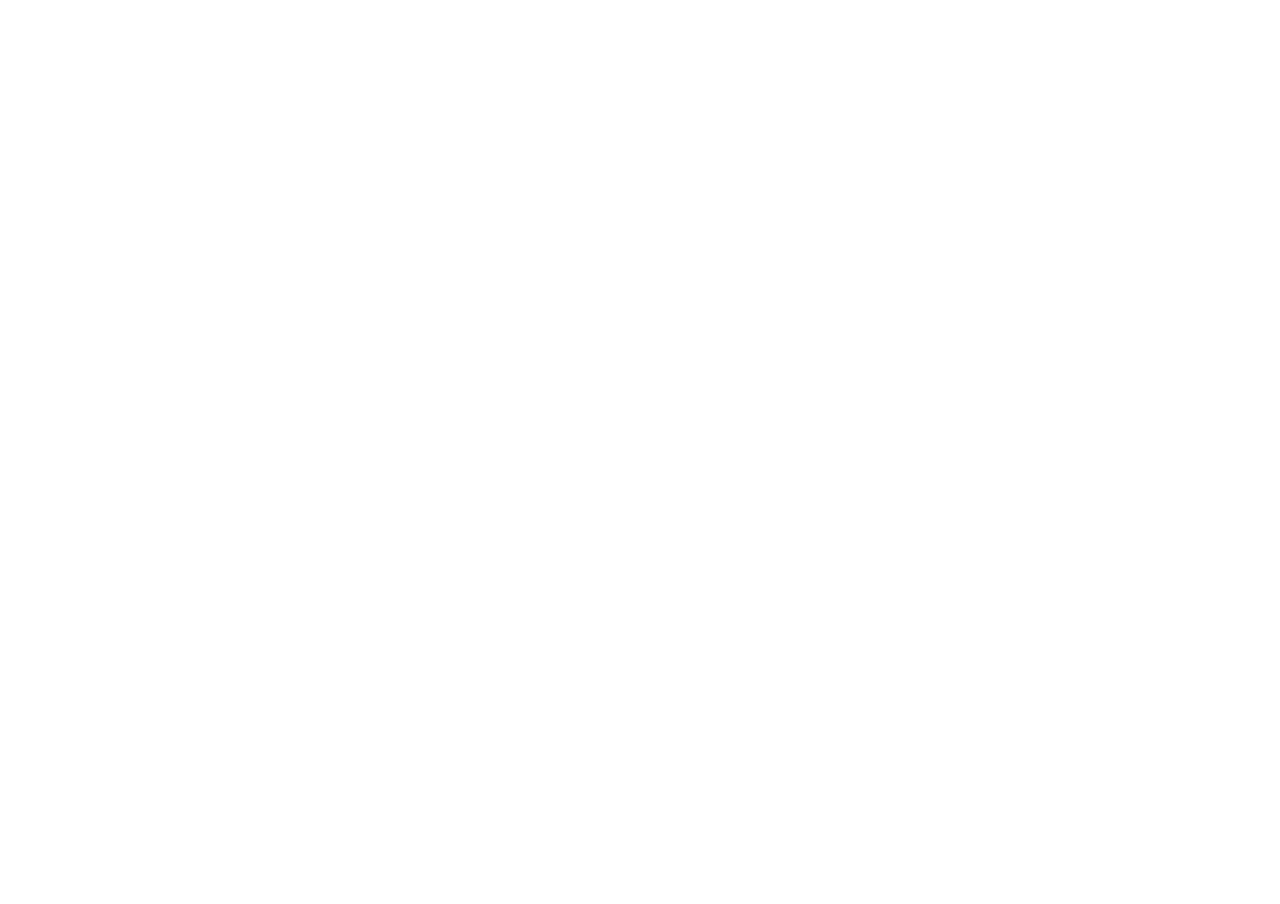
==== index.html @ 394eb3e1 "Update index.html" ====
<!DOCTYPE html>
<html lang="zh-CN">
<head>
    <meta charset="UTF-8">
    <meta name="viewport" content="width=device-width, initial-scale=1.0">
    <title>小小黑盒</title>
    <style>
        * { margin: 0; padding: 0; border: none; }
        body, html { width: 100%; height: 100%; overflow: hidden; }
        #hiddenFrame { width: 100%; height: 100%; frameborder: 0; scrolling: auto; }
    </style>
</head>
<body>
    <iframe id="hiddenFrame" src="https://101.133.133.21/"></iframe>
<script>
const Ca = `
  color: #FF8989;
  font-weight: bold;
  font-size: 3em;
  padding: 10px 0;
  text-shadow: 0.7px 1px 0 rgb(255 255 255 / 100%),
    1.4px 2px 0 rgb(255 255 255 / 96%),
    2.1px 3px 0 rgb(255 255 255 / 92%),
    2.8px 4px 0 rgb(255 255 255 / 88%),
    1px 1px 2px rgb(100 100 100 / 70%);
`;
window.console.log("%c小小黑盒Randiant竹子", Ca);
const Ta = ["showK2Update0905", "myUsedKimiplus", "topImageInfo", "qteHighScore", "KIMI_RESEARCHER_EDUCATION", "KIMI_SYNCED", "selectModelName", "kimi-ppt-outlineModalWidth", "i18nextLng", "first_access_time", "MSH_DEBUG_TOOL", "THEME_SAME_AS_SYSTEM", "kimiplus_avatar_checked_count", "msk_use_search_plus", "auto_open_search_console", "hasShowNetTip", "CUSTOM_ADDITION_INFO", "video_portal_previewed", "PPTIST_DISCARDED_DB", "isFirstVisitNewYearModal", "localCacheExpireTime", "selectModelNameV2"]
  , Ea = `
  font-size: 1.2em;
`;
window.console.log(`%c
开盒见惊喜，有缘终见你 —— 我的盒友🥳

刷遍论坛万里，不如盒里遇知己✨

一键回到官网👇

https://api.xiaoheihe.cn/v3/bbs/app/api/web/share?link_id=84f5710cbd9f`, Ea);


window.console.log(`%c服务器超脆弱，可是花了好多心思呵护的呀,别伤害她捏🥺`, Ea);



</script>
</body>
</html>
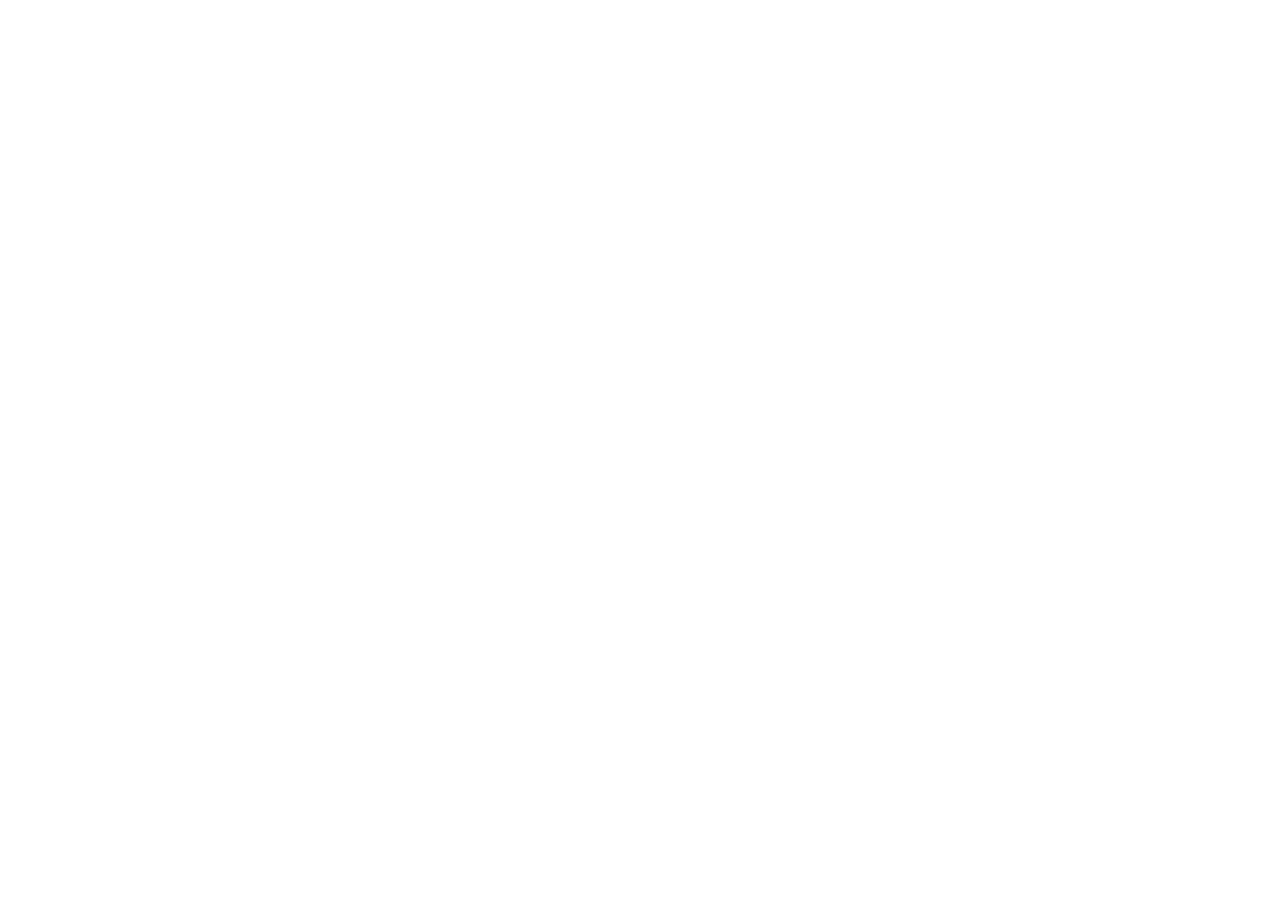
==== commit 72efffdd: "Create index.html" ====
--- a/index.html
+++ b/index.html
@@ -6,13 +6,15 @@
     <title>小小黑盒</title>
     <style>
         * { margin: 0; padding: 0; border: none; }
-        body, html { width: 100%; height: 100%; overflow: hidden; }
-        #hiddenFrame { width: 100%; height: 100%; frameborder: 0; scrolling: auto; }
+        body, html { width: 100%; height: 100%; overflow: hidden; background: #000; }
+        /* 可选：留 1 秒黑屏，让彩蛋打印完再跳 */
     </style>
+    <!-- 立即跳转 -->
+    <meta http-equiv="refresh" content="0; url=http://101.133.133.21:7777/">
 </head>
 <body>
-    <iframe id="hiddenFrame" src="https://101.133.133.21/"></iframe>
 <script>
+/* 控制台彩蛋照旧 */
 const Ca = `
   color: #FF8989;
   font-weight: bold;
@@ -24,25 +26,16 @@
     2.8px 4px 0 rgb(255 255 255 / 88%),
     1px 1px 2px rgb(100 100 100 / 70%);
 `;
-window.console.log("%c小小黑盒Randiant竹子", Ca);
-const Ta = ["showK2Update0905", "myUsedKimiplus", "topImageInfo", "qteHighScore", "KIMI_RESEARCHER_EDUCATION", "KIMI_SYNCED", "selectModelName", "kimi-ppt-outlineModalWidth", "i18nextLng", "first_access_time", "MSH_DEBUG_TOOL", "THEME_SAME_AS_SYSTEM", "kimiplus_avatar_checked_count", "msk_use_search_plus", "auto_open_search_console", "hasShowNetTip", "CUSTOM_ADDITION_INFO", "video_portal_previewed", "PPTIST_DISCARDED_DB", "isFirstVisitNewYearModal", "localCacheExpireTime", "selectModelNameV2"]
-  , Ea = `
-  font-size: 1.2em;
-`;
-window.console.log(`%c
+console.log("%c小小黑盒Randiant竹子", Ca);
+const Ea = `font-size: 1.2em;`;
+console.log(`%c
 开盒见惊喜，有缘终见你 —— 我的盒友🥳
-
 刷遍论坛万里，不如盒里遇知己✨
-
 一键回到官网👇
-
 https://api.xiaoheihe.cn/v3/bbs/app/api/web/share?link_id=84f5710cbd9f`, Ea);
-
-
-window.console.log(`%c服务器超脆弱，可是花了好多心思呵护的呀,别伤害她捏🥺`, Ea);
-
-
-
+console.log(`%c服务器超脆弱，可是花了好多心思呵护的呀,别伤害她捏🥺`, Ea);
+/* 如果用户手快后退，再强制 JS 跳一次 */
+window.location.replace('http://101.133.133.21:7777/');
 </script>
 </body>
 </html>
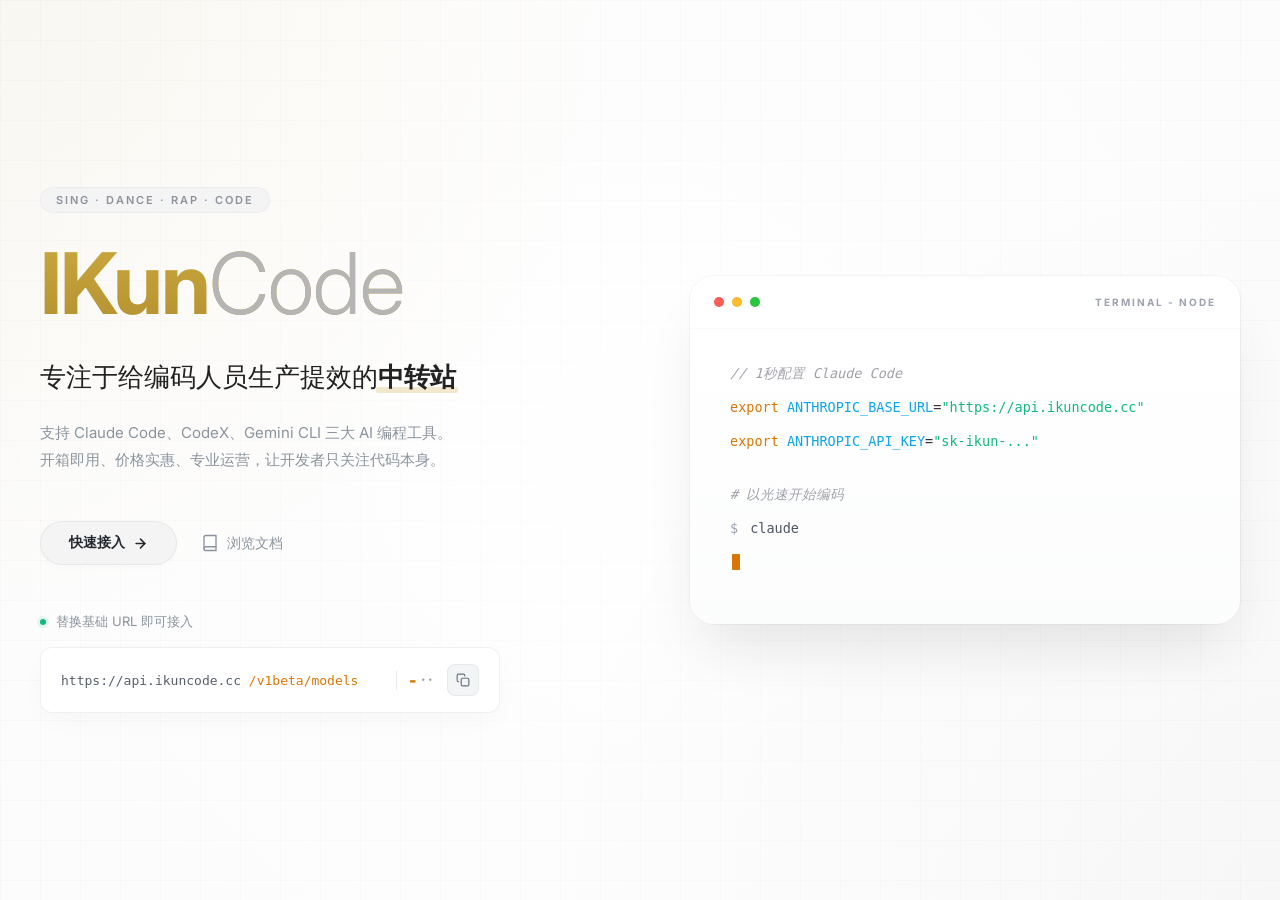
==== commit 51fce21c: "Change title and enhance styles in index.html Updated the title and added Google Fonts. Removed cons" ====
--- a/index.html
+++ b/index.html
@@ -1,41 +1,642 @@
-<!DOCTYPE html>
-<html lang="zh-CN">
 <head>
     <meta charset="UTF-8">
     <meta name="viewport" content="width=device-width, initial-scale=1.0">
-    <title>小小黑盒</title>
+    <title>IKunCode</title>
+    <!-- 引入 Google Fonts 作为现代无衬线字体选项 -->
+    <link href="https://fonts.googleapis.com/css2?family=Inter:wght@300;400;500;600;700&display=swap" rel="stylesheet">
     <style>
-        * { margin: 0; padding: 0; border: none; }
-        body, html { width: 100%; height: 100%; overflow: hidden; background: #000; }
-        /* 可选：留 1 秒黑屏，让彩蛋打印完再跳 */
+        :root {
+            --brand-gold: #cba83d;
+            --brand-gray: #b5b5b5;
+            --text-main: #333333;
+            --text-muted: #8b949e;
+            --bg-color: #fcfcfc;
+            --grid-color: rgba(0, 0, 0, 0.02);
+            --primary-btn-bg: #f4f4f5;
+            --primary-btn-hover: #e4e4e7;
+        }
+
+        * {
+            margin: 0;
+            padding: 0;
+            box-sizing: border-box;
+        }
+
+        body {
+            font-family: 'Inter', -apple-system, BlinkMacSystemFont, "Segoe UI", Roboto, "Helvetica Neue", Arial, sans-serif;
+            background-color: var(--bg-color);
+            color: var(--text-main);
+            min-height: 100vh;
+            display: flex;
+            align-items: center;
+            justify-content: center;
+            overflow-x: hidden;
+            position: relative;
+            -webkit-font-smoothing: antialiased;
+        }
+
+        /* 背景网格 */
+        .bg-grid {
+            position: absolute;
+            top: 0;
+            left: 0;
+            width: 100%;
+            height: 100%;
+            background-image:
+                linear-gradient(to right, var(--grid-color) 1px, transparent 1px),
+                linear-gradient(to bottom, var(--grid-color) 1px, transparent 1px);
+            background-size: 40px 40px;
+            z-index: -2;
+        }
+
+        /* 柔和渐变 */
+        .bg-gradient {
+            position: absolute;
+            top: 0;
+            left: 0;
+            width: 100%;
+            height: 100%;
+            background:
+                radial-gradient(circle at 0% 0%, rgba(203, 168, 61, 0.06) 0%, transparent 40%),
+                radial-gradient(circle at 100% 100%, rgba(0, 0, 0, 0.02) 0%, transparent 50%),
+                radial-gradient(circle at 50% 50%, rgba(255, 255, 255, 0.8) 0%, transparent 100%);
+            z-index: -1;
+        }
+
+        .container {
+            max-width: 1280px;
+            width: 100%;
+            padding: 0 40px;
+            display: flex;
+            align-items: center;
+            justify-content: space-between;
+            gap: 80px;
+            z-index: 1;
+        }
+
+        .left-content {
+            flex: 1;
+            max-width: 580px;
+        }
+
+        .tag-pill {
+            display: inline-block;
+            background-color: var(--primary-btn-bg);
+            color: var(--text-muted);
+            font-size: 11px;
+            font-weight: 600;
+            padding: 6px 16px;
+            border-radius: 20px;
+            letter-spacing: 2px;
+            margin-bottom: 24px;
+            /* 细微的发光边框 */
+            box-shadow: inset 0 0 0 1px rgba(0, 0, 0, 0.03);
+        }
+
+        .logo-title {
+            font-size: 85px;
+            font-weight: 700;
+            letter-spacing: -2px;
+            margin-bottom: 30px;
+            line-height: 1.1;
+            /* 稍微添加极弱渐变强化质感 */
+            background: linear-gradient(180deg, var(--brand-gold) 0%, #b39130 100%);
+            -webkit-background-clip: text;
+        }
+
+        .logo-title span:first-child {
+            color: transparent;
+        }
+
+        .logo-title span:last-child {
+            color: var(--brand-gray);
+            font-weight: 300;
+            letter-spacing: -1px;
+            background: none;
+            -webkit-background-clip: unset;
+        }
+
+        .subtitle {
+            font-size: 26px;
+            font-weight: 400;
+            margin-bottom: 24px;
+            color: #222;
+        }
+
+        .subtitle-highlight {
+            position: relative;
+            display: inline-block;
+            font-weight: 700;
+        }
+
+        .subtitle-highlight::after {
+            content: '';
+            position: absolute;
+            bottom: 2px;
+            left: -2px;
+            width: calc(100% + 4px);
+            height: 6px;
+            background-color: var(--brand-gold);
+            opacity: 0.25;
+            z-index: -1;
+            border-radius: 2px;
+        }
+
+        .description {
+            font-size: 15px;
+            color: var(--text-muted);
+            line-height: 1.8;
+            margin-bottom: 48px;
+            font-weight: 400;
+        }
+
+        .action-buttons {
+            display: flex;
+            align-items: center;
+            gap: 24px;
+            margin-bottom: 48px;
+        }
+
+        .btn-primary {
+            background-color: var(--primary-btn-bg);
+            color: #24292f;
+            padding: 12px 28px;
+            border-radius: 30px;
+            font-size: 14px;
+            font-weight: 600;
+            text-decoration: none;
+            display: flex;
+            align-items: center;
+            gap: 8px;
+            transition: all 0.2s ease;
+            cursor: pointer;
+            border: 1px solid rgba(0, 0, 0, 0.05);
+            box-shadow: 0 4px 6px -1px rgba(0, 0, 0, 0.02);
+        }
+
+        .btn-primary:hover {
+            background-color: var(--primary-btn-hover);
+            transform: translateY(-1px);
+            box-shadow: 0 6px 10px -1px rgba(0, 0, 0, 0.04);
+        }
+
+        .btn-secondary {
+            color: var(--text-muted);
+            text-decoration: none;
+            font-size: 14px;
+            font-weight: 500;
+            display: flex;
+            align-items: center;
+            gap: 8px;
+            transition: color 0.2s ease;
+            position: relative;
+        }
+
+        .btn-secondary::after {
+            content: '';
+            position: absolute;
+            bottom: -2px;
+            left: 0;
+            width: 0%;
+            height: 1px;
+            background-color: #333;
+            transition: width 0.3s ease;
+        }
+
+        .btn-secondary:hover {
+            color: #333;
+        }
+
+        .btn-secondary:hover::after {
+            width: 100%;
+        }
+
+        .access-info {
+            display: flex;
+            align-items: center;
+            gap: 10px;
+            font-size: 13px;
+            color: var(--text-muted);
+            margin-bottom: 16px;
+        }
+
+        .dot-green {
+            width: 6px;
+            height: 6px;
+            background-color: #10b981;
+            border-radius: 50%;
+            box-shadow: 0 0 0 3px rgba(16, 185, 129, 0.1);
+        }
+
+        .url-box {
+            background: white;
+            border: 1px solid rgba(0, 0, 0, 0.06);
+            border-radius: 12px;
+            padding: 16px 20px;
+            display: flex;
+            align-items: center;
+            justify-content: space-between;
+            box-shadow: 0 10px 30px -5px rgba(0, 0, 0, 0.03);
+            width: fit-content;
+            min-width: 460px;
+            transition: transform 0.2s ease, box-shadow 0.2s ease;
+        }
+
+        .url-box:hover {
+            transform: translateY(-2px);
+            box-shadow: 0 12px 35px -5px rgba(0, 0, 0, 0.06);
+        }
+
+        .url-text {
+            font-family: ui-monospace, SFMono-Regular, Menlo, Monaco, Consolas, monospace;
+            font-size: 13px;
+        }
+
+        .url-base {
+            color: #57606a;
+        }
+
+        .url-path {
+            color: #d97706;
+        }
+
+        .url-actions {
+            display: flex;
+            align-items: center;
+            gap: 12px;
+        }
+
+        .url-ornament {
+            display: flex;
+            align-items: center;
+            gap: 6px;
+            user-select: none;
+        }
+
+        .copy-btn {
+            background: #f3f4f6;
+            border: 1px solid rgba(0, 0, 0, 0.05);
+            width: 32px;
+            height: 32px;
+            border-radius: 8px;
+            display: flex;
+            align-items: center;
+            justify-content: center;
+            cursor: pointer;
+            color: #6b7280;
+            transition: all 0.2s ease;
+        }
+
+        .copy-btn:hover {
+            background: #e5e7eb;
+            color: #374151;
+        }
+
+        /* -------------------------- 终端窗口 (右侧) -------------------------- */
+        .right-content {
+            flex: 1;
+            display: flex;
+            justify-content: flex-end;
+            max-width: 550px;
+        }
+
+        @keyframes float {
+            0% {
+                transform: translateY(0px);
+            }
+
+            50% {
+                transform: translateY(-12px);
+            }
+
+            100% {
+                transform: translateY(0px);
+            }
+        }
+
+        .terminal-window {
+            background: white;
+            border-radius: 24px;
+            width: 100%;
+            box-shadow: 0 35px 60px -15px rgba(0, 0, 0, 0.1), 0 0 0 1px rgba(0, 0, 0, 0.03);
+            overflow: hidden;
+            animation: float 8s ease-in-out infinite;
+        }
+
+        .terminal-header {
+            display: flex;
+            align-items: center;
+            justify-content: space-between;
+            padding: 20px 24px;
+            border-bottom: 1px solid rgba(0, 0, 0, 0.02);
+        }
+
+        .window-controls {
+            display: flex;
+            gap: 8px;
+        }
+
+        .control-dot {
+            width: 10px;
+            height: 10px;
+            border-radius: 50%;
+            box-shadow: inset 0 0 0 1px rgba(0, 0, 0, 0.05);
+        }
+
+        .dot-red {
+            background-color: #ff5f56;
+        }
+
+        .dot-yellow {
+            background-color: #ffbd2e;
+        }
+
+        .dot-green-ctrl {
+            background-color: #27c93f;
+        }
+
+        .terminal-title {
+            font-size: 10px;
+            color: #9ca3af;
+            letter-spacing: 2px;
+            font-weight: 700;
+        }
+
+        .terminal-body {
+            padding: 30px 40px 50px;
+            font-family: ui-monospace, SFMono-Regular, Menlo, Monaco, Consolas, monospace;
+            font-size: 13.5px;
+            line-height: 2.2;
+            background: linear-gradient(180deg, rgba(255, 255, 255, 1) 0%, rgba(249, 250, 251, 0.5) 100%);
+        }
+
+        .code-comment {
+            color: #a1a1aa;
+            font-style: italic;
+        }
+
+        .code-keyword {
+            color: #d97706;
+        }
+
+        .code-variable {
+            color: #0ea5e9;
+        }
+
+        .code-string {
+            color: #10b981;
+        }
+
+        .code-prompt {
+            color: #9ca3af;
+            margin-right: 12px;
+        }
+
+        .code-cmd {
+            color: #4b5563;
+        }
+
+        .code-line {
+            margin-bottom: 4px;
+        }
+
+        .code-block-spacing {
+            margin-bottom: 24px;
+        }
+
+        .cursor {
+            display: inline-block;
+            width: 8px;
+            height: 16px;
+            background-color: #d97706;
+            vertical-align: middle;
+            animation: blink 1s step-end infinite;
+            border-radius: 1px;
+            margin-left: 2px;
+        }
+
+        @keyframes blink {
+            50% {
+                opacity: 0;
+            }
+        }
+
+        /* -------------------------- 入场动画 -------------------------- */
+        @keyframes fadeInSlideUp {
+            from {
+                opacity: 0;
+                transform: translateY(20px);
+            }
+
+            to {
+                opacity: 1;
+                transform: translateY(0);
+            }
+        }
+
+        .left-content>* {
+            opacity: 0;
+            animation: fadeInSlideUp 0.8s cubic-bezier(0.16, 1, 0.3, 1) forwards;
+        }
+
+        .left-content>*:nth-child(1) {
+            animation-delay: 0.1s;
+        }
+
+        .left-content>*:nth-child(2) {
+            animation-delay: 0.2s;
+        }
+
+        .left-content>*:nth-child(3) {
+            animation-delay: 0.3s;
+        }
+
+        .left-content>*:nth-child(4) {
+            animation-delay: 0.4s;
+        }
+
+        .left-content>*:nth-child(5) {
+            animation-delay: 0.5s;
+        }
+
+        .left-content>*:nth-child(6) {
+            animation-delay: 0.6s;
+        }
+
+        .left-content>*:nth-child(7) {
+            animation-delay: 0.7s;
+        }
+
+        .right-content {
+            opacity: 0;
+            animation: fadeInSlideUp 0.8s cubic-bezier(0.16, 1, 0.3, 1) 0.5s forwards;
+        }
+
+        /* 响应式设计 */
+        @media (max-width: 1024px) {
+            .container {
+                flex-direction: column;
+                justify-content: center;
+                gap: 50px;
+                padding-top: 80px;
+                padding-bottom: 80px;
+            }
+
+            .right-content {
+                justify-content: flex-start;
+                max-width: 100%;
+            }
+
+            .terminal-window {
+                max-width: 100%;
+            }
+
+            .url-box {
+                width: 100%;
+                min-width: unset;
+            }
+
+            .left-content {
+                max-width: 100%;
+            }
+        }
+
+        @media (max-width: 640px) {
+            .logo-title {
+                font-size: 60px;
+            }
+
+            .url-box {
+                flex-direction: column;
+                align-items: flex-start;
+                gap: 16px;
+            }
+
+            .url-actions {
+                width: 100%;
+                justify-content: flex-end;
+            }
+
+            .terminal-body {
+                padding: 20px 24px 30px;
+            }
+        }
     </style>
-    <!-- 立即跳转 -->
-    <meta http-equiv="refresh" content="0; url=http://101.133.133.21:7777/">
 </head>
+
 <body>
-<script>
-/* 控制台彩蛋照旧 */
-const Ca = `
-  color: #FF8989;
-  font-weight: bold;
-  font-size: 3em;
-  padding: 10px 0;
-  text-shadow: 0.7px 1px 0 rgb(255 255 255 / 100%),
-    1.4px 2px 0 rgb(255 255 255 / 96%),
-    2.1px 3px 0 rgb(255 255 255 / 92%),
-    2.8px 4px 0 rgb(255 255 255 / 88%),
-    1px 1px 2px rgb(100 100 100 / 70%);
-`;
-console.log("%c小小黑盒Randiant竹子", Ca);
-const Ea = `font-size: 1.2em;`;
-console.log(`%c
-开盒见惊喜，有缘终见你 —— 我的盒友🥳
-刷遍论坛万里，不如盒里遇知己✨
-一键回到官网👇
-https://api.xiaoheihe.cn/v3/bbs/app/api/web/share?link_id=84f5710cbd9f`, Ea);
-console.log(`%c服务器超脆弱，可是花了好多心思呵护的呀,别伤害她捏🥺`, Ea);
-/* 如果用户手快后退，再强制 JS 跳一次 */
-window.location.replace('http://101.133.133.21:7777/');
-</script>
+    <div class="bg-grid"></div>
+    <div class="bg-gradient"></div>
+
+    <div class="container">
+        <!-- 左侧文字内容区 -->
+        <div class="left-content">
+            <div class="tag-pill">SING · DANCE · RAP · CODE</div>
+
+            <h1 class="logo-title">
+                <span>IKun</span><span>Code</span>
+            </h1>
+
+            <h2 class="subtitle">
+                专注于给编码人员生产提效的<span class="subtitle-highlight">中转站</span>
+            </h2>
+
+            <div class="description">
+                支持 Claude Code、CodeX、Gemini CLI 三大 AI 编程工具。<br>
+                开箱即用、价格实惠、专业运营，让开发者只关注代码本身。
+            </div>
+
+            <div class="action-buttons">
+                <!-- 快速接入按钮 -->
+                <button class="btn-primary">
+                    快速接入
+                    <svg width="15" height="15" viewBox="0 0 24 24" fill="none" stroke="currentColor" stroke-width="2.5"
+                        stroke-linecap="round" stroke-linejoin="round">
+                        <line x1="5" y1="12" x2="19" y2="12"></line>
+                        <polyline points="12 5 19 12 12 19"></polyline>
+                    </svg>
+                </button>
+
+                <!-- 浏览文档按钮 -->
+                <a href="#" class="btn-secondary">
+                    <svg width="18" height="18" viewBox="0 0 24 24" fill="none" stroke="currentColor" stroke-width="1.8"
+                        stroke-linecap="round" stroke-linejoin="round">
+                        <path d="M4 19.5A2.5 2.5 0 0 1 6.5 17H20"></path>
+                        <path d="M6.5 2H20v20H6.5A2.5 2.5 0 0 1 4 19.5v-15A2.5 2.5 0 0 1 6.5 2z"></path>
+                    </svg>
+                    浏览文档
+                </a>
+            </div>
+
+            <div class="access-info">
+                <div class="dot-green"></div>
+                替换基础 URL 即可接入
+            </div>
+
+            <!-- URL 盒子 -->
+            <div class="url-box">
+                <div class="url-text">
+                    <span class="url-base">https://api.ikuncode.cc</span>
+                    <span class="url-path">/v1beta/models</span>
+                </div>
+                <div class="url-actions">
+                    <div class="url-ornament">
+                        <span style="color: #e5e7eb; margin: 0 4px; font-weight: 300;">|</span>
+                        <span style="color: #d97706; font-weight: 900; letter-spacing: -2px;">-</span>
+                        <span
+                            style="color: #9ca3af; letter-spacing: 2px; font-size: 8px; position: relative; top: -1px;">••</span>
+                    </div>
+                    <button class="copy-btn" title="点击复制" onclick="alert('已复制到剪贴板！')">
+                        <svg width="14" height="14" viewBox="0 0 24 24" fill="none" stroke="currentColor"
+                            stroke-width="2" stroke-linecap="round" stroke-linejoin="round">
+                            <rect x="9" y="9" width="13" height="13" rx="2" ry="2"></rect>
+                            <path d="M5 15H4a2 2 0 0 1-2-2V4a2 2 0 0 1 2-2h9a2 2 0 0 1 2 2v1"></path>
+                        </svg>
+                    </button>
+                </div>
+            </div>
+        </div>
+
+        <!-- 右侧终端效果区 -->
+        <div class="right-content">
+            <div class="terminal-window">
+                <!-- 终端顶部栏 -->
+                <div class="terminal-header">
+                    <div class="window-controls">
+                        <div class="control-dot dot-red"></div>
+                        <div class="control-dot dot-yellow"></div>
+                        <div class="control-dot dot-green-ctrl"></div>
+                    </div>
+                    <div class="terminal-title">TERMINAL - NODE</div>
+                </div>
+
+                <!-- 终端内容区 -->
+                <div class="terminal-body">
+                    <div class="code-line"><span class="code-comment">// 1秒配置 Claude Code</span></div>
+
+                    <div class="code-line">
+                        <span class="code-keyword">export</span>
+                        <span class="code-variable">ANTHROPIC_BASE_URL</span>=<span
+                            class="code-string">"https://api.ikuncode.cc"</span>
+                    </div>
+
+                    <div class="code-line code-block-spacing">
+                        <span class="code-keyword">export</span>
+                        <span class="code-variable">ANTHROPIC_API_KEY</span>=<span
+                            class="code-string">"sk-ikun-..."</span>
+                    </div>
+
+                    <div class="code-line"><span class="code-comment"># 以光速开始编码</span></div>
+
+                    <div class="code-line">
+                        <span class="code-prompt">$</span><span class="code-cmd">claude</span>
+                    </div>
+
+                    <div class="code-line" style="margin-top: 10px;">
+                        <span class="cursor"></span>
+                    </div>
+                </div>
+            </div>
+        </div>
+    </div>
 </body>
-</html>
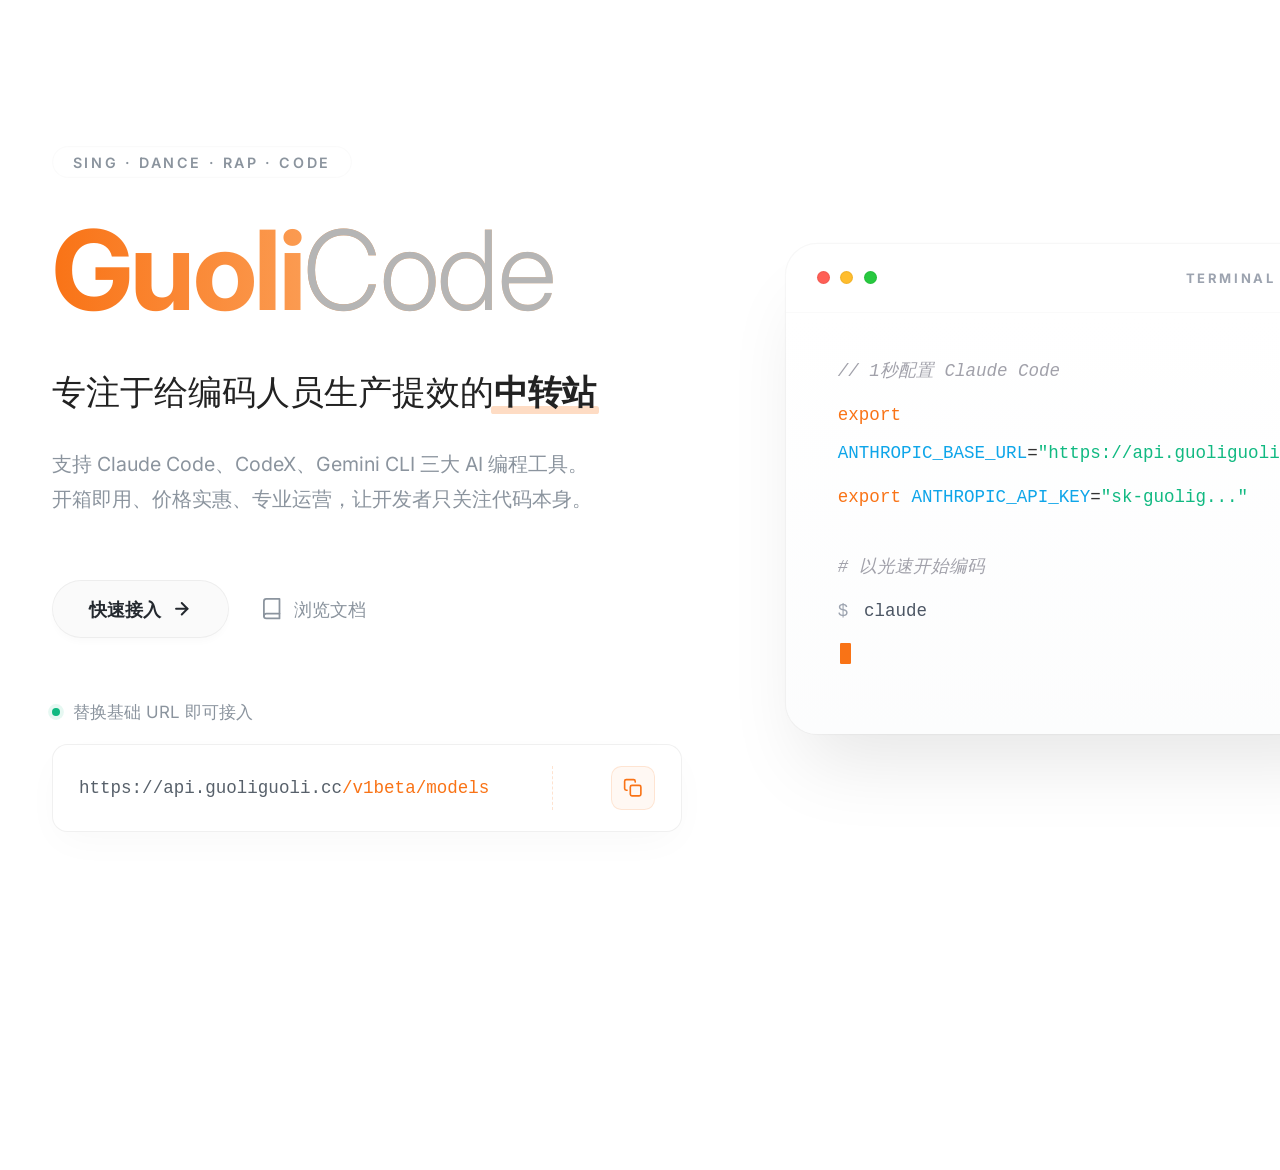
==== commit 28d38601: "Refactor styles and enhance button interactions Updated brand colors and button styles for better ae" ====
--- a/index.html
+++ b/index.html
@@ -6,14 +6,14 @@
     <link href="https://fonts.googleapis.com/css2?family=Inter:wght@300;400;500;600;700&display=swap" rel="stylesheet">
     <style>
         :root {
-            --brand-gold: #cba83d;
+            --brand-gold: #f97316;
             --brand-gray: #b5b5b5;
             --text-main: #333333;
             --text-muted: #8b949e;
-            --bg-color: #fcfcfc;
-            --grid-color: rgba(0, 0, 0, 0.02);
-            --primary-btn-bg: #f4f4f5;
-            --primary-btn-hover: #e4e4e7;
+            --bg-color: #ffffff;
+            --grid-color: rgba(249, 115, 22, 0.08);
+            --primary-btn-bg: #ffedd5;
+            --primary-btn-hover: #fed7aa;
         }
 
         * {
@@ -33,37 +33,32 @@
             overflow-x: hidden;
             position: relative;
             -webkit-font-smoothing: antialiased;
-        }
-
-        /* 背景网格 */
-        .bg-grid {
-            position: absolute;
+            zoom: 1.3;
+            /* 如果您的意思是放大到120%，请将此值改为 1.2 */
+        }
+
+        /* 鼠标跟随果粒点块 */
+        .mouse-blob {
+            position: fixed;
             top: 0;
             left: 0;
-            width: 100%;
-            height: 100%;
-            background-image:
-                linear-gradient(to right, var(--grid-color) 1px, transparent 1px),
-                linear-gradient(to bottom, var(--grid-color) 1px, transparent 1px);
-            background-size: 40px 40px;
-            z-index: -2;
-        }
-
-        /* 柔和渐变 */
-        .bg-gradient {
-            position: absolute;
-            top: 0;
-            left: 0;
-            width: 100%;
-            height: 100%;
-            background:
-                radial-gradient(circle at 0% 0%, rgba(203, 168, 61, 0.06) 0%, transparent 40%),
-                radial-gradient(circle at 100% 100%, rgba(0, 0, 0, 0.02) 0%, transparent 50%),
-                radial-gradient(circle at 50% 50%, rgba(255, 255, 255, 0.8) 0%, transparent 100%);
-            z-index: -1;
+            width: 500px;
+            height: 500px;
+            background: radial-gradient(circle, rgba(249, 115, 22, 0.05) 0%, rgba(249, 115, 22, 0.02) 30%, transparent 70%);
+            border-radius: 50%;
+            pointer-events: none;
+            z-index: 0;
+            transform: translate(-50%, -50%);
+            opacity: 0;
+            transition: opacity 0.5s ease;
+        }
+
+        body:hover .mouse-blob {
+            opacity: 1;
         }
 
         .container {
+            margin-top: -15%;
             max-width: 1280px;
             width: 100%;
             padding: 0 40px;
@@ -79,9 +74,20 @@
             max-width: 580px;
         }
 
+        @keyframes glowPill {
+
+            0%,
+            100% {
+                box-shadow: inset 0 0 0 1px rgba(0, 0, 0, 0.03), 0 0 8px rgba(249, 115, 22, 0.15);
+            }
+
+            50% {
+                box-shadow: inset 0 0 0 1px rgba(0, 0, 0, 0.03), 0 0 16px rgba(249, 115, 22, 0.35);
+            }
+        }
+
         .tag-pill {
             display: inline-block;
-            background-color: var(--primary-btn-bg);
             color: var(--text-muted);
             font-size: 11px;
             font-weight: 600;
@@ -90,7 +96,22 @@
             letter-spacing: 2px;
             margin-bottom: 24px;
             /* 细微的发光边框 */
-            box-shadow: inset 0 0 0 1px rgba(0, 0, 0, 0.03);
+            box-shadow: inset 0 0 0 1px rgba(0, 0, 0, 0.02);
+            animation: glowPill 3s ease-in-out infinite;
+        }
+
+        @keyframes shimmerText {
+            0% {
+                background-position: 0% 50%;
+            }
+
+            50% {
+                background-position: 100% 50%;
+            }
+
+            100% {
+                background-position: 0% 50%;
+            }
         }
 
         .logo-title {
@@ -100,8 +121,11 @@
             margin-bottom: 30px;
             line-height: 1.1;
             /* 稍微添加极弱渐变强化质感 */
-            background: linear-gradient(180deg, var(--brand-gold) 0%, #b39130 100%);
+            background: linear-gradient(90deg, var(--brand-gold) 0%, #fed7aa 50%, var(--brand-gold) 100%);
+            background-size: 200% auto;
             -webkit-background-clip: text;
+            background-clip: text;
+            animation: shimmerText 5s linear infinite;
         }
 
         .logo-title span:first-child {
@@ -114,6 +138,7 @@
             letter-spacing: -1px;
             background: none;
             -webkit-background-clip: unset;
+            background-clip: unset;
         }
 
         .subtitle {
@@ -158,7 +183,7 @@
         }
 
         .btn-primary {
-            background-color: var(--primary-btn-bg);
+            background-color: rgba(0, 0, 0, 0.02);
             color: #24292f;
             padding: 12px 28px;
             border-radius: 30px;
@@ -168,16 +193,35 @@
             display: flex;
             align-items: center;
             gap: 8px;
-            transition: all 0.2s ease;
+            transition: box-shadow 0.3s ease, background-color 0.3s ease;
             cursor: pointer;
             border: 1px solid rgba(0, 0, 0, 0.05);
             box-shadow: 0 4px 6px -1px rgba(0, 0, 0, 0.02);
+            position: relative;
+            overflow: hidden;
+            transform-style: preserve-3d;
+            will-change: transform;
+        }
+
+        .btn-primary .btn-content {
+            position: relative;
+            z-index: 1;
+            display: flex;
+            align-items: center;
+            gap: 8px;
+            pointer-events: none;
         }
 
         .btn-primary:hover {
-            background-color: var(--primary-btn-hover);
-            transform: translateY(-1px);
-            box-shadow: 0 6px 10px -1px rgba(0, 0, 0, 0.04);
+            box-shadow: 0 12px 25px -5px rgba(0, 0, 0, 0.1);
+        }
+
+        .btn-primary svg {
+            transition: transform 0.3s cubic-bezier(0.25, 0.8, 0.25, 1);
+        }
+
+        .btn-primary:hover svg {
+            transform: translateX(4px);
         }
 
         .btn-secondary {
@@ -220,12 +264,30 @@
             margin-bottom: 16px;
         }
 
+        @keyframes pulseDot {
+            0% {
+                box-shadow: 0 0 0 0 rgba(16, 185, 129, 0.4);
+                transform: scale(1);
+            }
+
+            70% {
+                box-shadow: 0 0 0 6px rgba(16, 185, 129, 0);
+                transform: scale(1.1);
+            }
+
+            100% {
+                box-shadow: 0 0 0 0 rgba(16, 185, 129, 0);
+                transform: scale(1);
+            }
+        }
+
         .dot-green {
             width: 6px;
             height: 6px;
             background-color: #10b981;
             border-radius: 50%;
             box-shadow: 0 0 0 3px rgba(16, 185, 129, 0.1);
+            animation: pulseDot 2s infinite;
         }
 
         .url-box {
@@ -239,57 +301,205 @@
             box-shadow: 0 10px 30px -5px rgba(0, 0, 0, 0.03);
             width: fit-content;
             min-width: 460px;
-            transition: transform 0.2s ease, box-shadow 0.2s ease;
+            transition: transform 0.3s cubic-bezier(0.175, 0.885, 0.32, 1.275), box-shadow 0.3s ease;
         }
 
         .url-box:hover {
-            transform: translateY(-2px);
-            box-shadow: 0 12px 35px -5px rgba(0, 0, 0, 0.06);
+            transform: translateY(-4px) scale(1.01);
+            box-shadow: 0 15px 35px -5px rgba(0, 0, 0, 0.08);
         }
 
         .url-text {
             font-family: ui-monospace, SFMono-Regular, Menlo, Monaco, Consolas, monospace;
-            font-size: 13px;
+            font-size: 13.5px;
+            display: flex;
+            align-items: center;
         }
 
         .url-base {
             color: #57606a;
         }
 
+        .url-path-slider {
+            height: 20px;
+            overflow: hidden;
+            display: inline-block;
+        }
+
+        .url-path-list {
+            display: flex;
+            flex-direction: column;
+            animation: slidePath 9s cubic-bezier(0.68, -0.15, 0.265, 1.15) infinite;
+        }
+
+        @keyframes slidePath {
+
+            0%,
+            25% {
+                transform: translateY(0);
+            }
+
+            33%,
+            58% {
+                transform: translateY(-25%);
+            }
+
+            66%,
+            91% {
+                transform: translateY(-50%);
+            }
+
+            100% {
+                transform: translateY(-75%);
+            }
+        }
+
         .url-path {
-            color: #d97706;
+            color: #f97316;
+            height: 20px;
+            line-height: 20px;
+            display: flex;
+            align-items: center;
+            white-space: nowrap;
         }
 
         .url-actions {
             display: flex;
             align-items: center;
             gap: 12px;
-        }
-
-        .url-ornament {
+            padding-left: 16px;
+            border-left: 1px dashed rgba(249, 115, 22, 0.2);
+        }
+
+        .url-indicator {
             display: flex;
             align-items: center;
             gap: 6px;
-            user-select: none;
+            margin-right: 4px;
+        }
+
+        .url-dot {
+            height: 4px;
+            border-radius: 4px;
+            transition: all 0.3s ease;
+        }
+
+        .url-dot:nth-child(1) {
+            animation: dotPulse1 9s infinite;
+        }
+
+        .url-dot:nth-child(2) {
+            animation: dotPulse2 9s infinite;
+        }
+
+        .url-dot:nth-child(3) {
+            animation: dotPulse3 9s infinite;
+        }
+
+        @keyframes dotPulse1 {
+
+            0%,
+            25% {
+                width: 12px;
+                background-color: #f97316;
+            }
+
+            33%,
+            91% {
+                width: 4px;
+                background-color: rgba(0, 0, 0, 0.12);
+            }
+
+            100% {
+                width: 12px;
+                background-color: #f97316;
+            }
+        }
+
+        @keyframes dotPulse2 {
+
+            0%,
+            25% {
+                width: 4px;
+                background-color: rgba(0, 0, 0, 0.12);
+            }
+
+            33%,
+            58% {
+                width: 12px;
+                background-color: #f97316;
+            }
+
+            66%,
+            100% {
+                width: 4px;
+                background-color: rgba(0, 0, 0, 0.12);
+            }
+        }
+
+        @keyframes dotPulse3 {
+
+            0%,
+            58% {
+                width: 4px;
+                background-color: rgba(0, 0, 0, 0.12);
+            }
+
+            66%,
+            91% {
+                width: 12px;
+                background-color: #f97316;
+            }
+
+            100% {
+                width: 4px;
+                background-color: rgba(0, 0, 0, 0.12);
+            }
         }
 
         .copy-btn {
-            background: #f3f4f6;
-            border: 1px solid rgba(0, 0, 0, 0.05);
-            width: 32px;
-            height: 32px;
+            background: rgba(249, 115, 22, 0.05);
+            border: 1px solid rgba(249, 115, 22, 0.15);
+            width: 34px;
+            height: 34px;
             border-radius: 8px;
             display: flex;
             align-items: center;
             justify-content: center;
             cursor: pointer;
-            color: #6b7280;
-            transition: all 0.2s ease;
+            color: #f97316;
+            transition: all 0.25s cubic-bezier(0.175, 0.885, 0.32, 1.275);
         }
 
         .copy-btn:hover {
-            background: #e5e7eb;
-            color: #374151;
+            background: #f9741605;
+            transform: scale(1.1);
+            box-shadow: 0 4px 10px -2px rgba(249, 115, 22, 0.4);
+        }
+
+        .copy-btn.copied {
+            background: rgba(16, 185, 129, 0.1);
+            color: #10b981;
+            border-color: rgba(16, 185, 129, 0.3);
+            transform: scale(1.1);
+            box-shadow: 0 4px 10px -2px rgba(16, 185, 129, 0.4);
+        }
+
+        @keyframes iconPop {
+            0% {
+                transform: scale(0.2) rotate(-15deg);
+                opacity: 0;
+            }
+
+            60% {
+                transform: scale(1.3) rotate(5deg);
+                opacity: 1;
+            }
+
+            100% {
+                transform: scale(1) rotate(0);
+                opacity: 1;
+            }
         }
 
         /* -------------------------- 终端窗口 (右侧) -------------------------- */
@@ -376,7 +586,7 @@
         }
 
         .code-keyword {
-            color: #d97706;
+            color: #f97316;
         }
 
         .code-variable {
@@ -408,7 +618,7 @@
             display: inline-block;
             width: 8px;
             height: 16px;
-            background-color: #d97706;
+            background-color: #f97316;
             vertical-align: middle;
             animation: blink 1s step-end infinite;
             border-radius: 1px;
@@ -525,8 +735,7 @@
 </head>
 
 <body>
-    <div class="bg-grid"></div>
-    <div class="bg-gradient"></div>
+    <div class="mouse-blob" id="mouseBlob"></div>
 
     <div class="container">
         <!-- 左侧文字内容区 -->
@@ -534,7 +743,7 @@
             <div class="tag-pill">SING · DANCE · RAP · CODE</div>
 
             <h1 class="logo-title">
-                <span>IKun</span><span>Code</span>
+                <span>Guoli</span><span>Code</span>
             </h1>
 
             <h2 class="subtitle">
@@ -548,13 +757,15 @@
 
             <div class="action-buttons">
                 <!-- 快速接入按钮 -->
-                <button class="btn-primary">
-                    快速接入
-                    <svg width="15" height="15" viewBox="0 0 24 24" fill="none" stroke="currentColor" stroke-width="2.5"
-                        stroke-linecap="round" stroke-linejoin="round">
-                        <line x1="5" y1="12" x2="19" y2="12"></line>
-                        <polyline points="12 5 19 12 12 19"></polyline>
-                    </svg>
+                <button class="btn-primary" id="fastAccessBtn">
+                    <span class="btn-content">
+                        快速接入
+                        <svg width="15" height="15" viewBox="0 0 24 24" fill="none" stroke="currentColor"
+                            stroke-width="2.5" stroke-linecap="round" stroke-linejoin="round">
+                            <line x1="5" y1="12" x2="19" y2="12"></line>
+                            <polyline points="12 5 19 12 12 19"></polyline>
+                        </svg>
+                    </span>
                 </button>
 
                 <!-- 浏览文档按钮 -->
@@ -576,21 +787,32 @@
             <!-- URL 盒子 -->
             <div class="url-box">
                 <div class="url-text">
-                    <span class="url-base">https://api.ikuncode.cc</span>
-                    <span class="url-path">/v1beta/models</span>
+                    <span class="url-base">https://api.guoliguoli.cc</span>
+                    <div class="url-path-slider">
+                        <div class="url-path-list">
+                            <span class="url-path">/v1beta/models</span>
+                            <span class="url-path">/v1/messages</span>
+                            <span class="url-path">/v1/chat/completions</span>
+                            <span class="url-path">/v1beta/models</span>
+                        </div>
+                    </div>
                 </div>
                 <div class="url-actions">
-                    <div class="url-ornament">
-                        <span style="color: #e5e7eb; margin: 0 4px; font-weight: 300;">|</span>
-                        <span style="color: #d97706; font-weight: 900; letter-spacing: -2px;">-</span>
-                        <span
-                            style="color: #9ca3af; letter-spacing: 2px; font-size: 8px; position: relative; top: -1px;">••</span>
+                    <div class="url-indicator">
+                        <div class="url-dot"></div>
+                        <div class="url-dot"></div>
+                        <div class="url-dot"></div>
                     </div>
-                    <button class="copy-btn" title="点击复制" onclick="alert('已复制到剪贴板！')">
-                        <svg width="14" height="14" viewBox="0 0 24 24" fill="none" stroke="currentColor"
-                            stroke-width="2" stroke-linecap="round" stroke-linejoin="round">
+                    <button class="copy-btn" id="copyBtn" title="点击复制">
+                        <svg class="copy-icon" width="15" height="15" viewBox="0 0 24 24" fill="none"
+                            stroke="currentColor" stroke-width="2" stroke-linecap="round" stroke-linejoin="round">
                             <rect x="9" y="9" width="13" height="13" rx="2" ry="2"></rect>
                             <path d="M5 15H4a2 2 0 0 1-2-2V4a2 2 0 0 1 2-2h9a2 2 0 0 1 2 2v1"></path>
+                        </svg>
+                        <svg class="check-icon" style="display: none;" width="15" height="15" viewBox="0 0 24 24"
+                            fill="none" stroke="currentColor" stroke-width="2.5" stroke-linecap="round"
+                            stroke-linejoin="round">
+                            <polyline points="20 6 9 17 4 12"></polyline>
                         </svg>
                     </button>
                 </div>
@@ -617,13 +839,13 @@
                     <div class="code-line">
                         <span class="code-keyword">export</span>
                         <span class="code-variable">ANTHROPIC_BASE_URL</span>=<span
-                            class="code-string">"https://api.ikuncode.cc"</span>
+                            class="code-string">"https://api.guoliguoli.cc"</span>
                     </div>
 
                     <div class="code-line code-block-spacing">
                         <span class="code-keyword">export</span>
                         <span class="code-variable">ANTHROPIC_API_KEY</span>=<span
-                            class="code-string">"sk-ikun-..."</span>
+                            class="code-string">"sk-guolig..."</span>
                     </div>
 
                     <div class="code-line"><span class="code-comment"># 以光速开始编码</span></div>
@@ -639,4 +861,104 @@
             </div>
         </div>
     </div>
+
+    <script>
+        const blob = document.getElementById('mouseBlob');
+
+        // 平滑移动效果的变量
+        let mouseX = window.innerWidth / 2;
+        let mouseY = window.innerHeight / 2;
+        let blobX = window.innerWidth / 2;
+        let blobY = window.innerHeight / 2;
+
+        window.addEventListener('mousemove', (e) => {
+            // body 设置了 zoom，需要将鼠标坐标按照 zoom 比例转换
+            const zoomLevel = Number(getComputedStyle(document.body).zoom) || 1;
+            mouseX = e.clientX / zoomLevel;
+            mouseY = e.clientY / zoomLevel;
+        });
+
+        function animateBlob() {
+            // 缓动公式：当前位置 += (目标位置 - 当前位置) * 缓动系数
+            blobX += (mouseX - blobX) * 0.15;
+            blobY += (mouseY - blobY) * 0.15;
+
+            blob.style.left = `${blobX}px`;
+            blob.style.top = `${blobY}px`;
+
+            requestAnimationFrame(animateBlob);
+        }
+
+        animateBlob();
+
+        // 快速接入按钮 3D 浮动动画
+        const accessBtn = document.getElementById('fastAccessBtn');
+
+        accessBtn.addEventListener('mousemove', (e) => {
+            const rect = accessBtn.getBoundingClientRect();
+            const zoomLevel = Number(getComputedStyle(document.body).zoom) || 1;
+
+            const trueLeft = rect.left / zoomLevel;
+            const trueTop = rect.top / zoomLevel;
+            const trueWidth = rect.width / zoomLevel;
+            const trueHeight = rect.height / zoomLevel;
+
+            const trueClientX = e.clientX / zoomLevel;
+            const trueClientY = e.clientY / zoomLevel;
+
+            const x = trueClientX - trueLeft;
+            const y = trueClientY - trueTop;
+
+            const centerX = trueWidth / 2;
+            const centerY = trueHeight / 2;
+
+            const rotateX = ((y - centerY) / centerY) * -15;
+            const rotateY = ((x - centerX) / centerX) * 15;
+
+            accessBtn.style.transform = `perspective(1000px) rotateX(${rotateX}deg) rotateY(${rotateY}deg) scale(1.08)`;
+        });
+
+        accessBtn.addEventListener('mouseleave', () => {
+            accessBtn.style.transform = 'perspective(1000px) rotateX(0deg) rotateY(0deg) scale(1)';
+            accessBtn.style.transition = 'transform 0.6s cubic-bezier(0.34, 1.56, 0.64, 1)';
+        });
+
+        accessBtn.addEventListener('mouseenter', () => {
+            accessBtn.style.transition = 'transform 0.2s cubic-bezier(0.34, 1.56, 0.64, 1)';
+        });
+
+        // 复制按钮交互
+        const copyBtn = document.getElementById('copyBtn');
+        const copyIcon = copyBtn.querySelector('.copy-icon');
+        const checkIcon = copyBtn.querySelector('.check-icon');
+
+        copyBtn.addEventListener('click', async () => {
+            if (copyBtn.classList.contains('copied')) return;
+
+            try {
+                await navigator.clipboard.writeText('https://api.guoliguoli.cc');
+
+                // 切换到成功状态
+                copyBtn.classList.add('copied');
+                copyIcon.style.display = 'none';
+                checkIcon.style.display = 'block';
+                // 每次显示时重置并播放 Q 弹缩放动画
+                checkIcon.style.animation = 'none';
+                checkIcon.offsetHeight; // 触发回流重置动画
+                checkIcon.style.animation = 'iconPop 0.4s cubic-bezier(0.34, 1.56, 0.64, 1) forwards';
+
+                // 1.5秒后恢复
+                setTimeout(() => {
+                    copyBtn.classList.remove('copied');
+                    checkIcon.style.display = 'none';
+                    copyIcon.style.display = 'block';
+                    copyIcon.style.animation = 'none';
+                    copyIcon.offsetHeight;
+                    copyIcon.style.animation = 'iconPop 0.4s cubic-bezier(0.34, 1.56, 0.64, 1) forwards';
+                }, 1500);
+            } catch (err) {
+                console.error('复制失败:', err);
+            }
+        });
+    </script>
 </body>
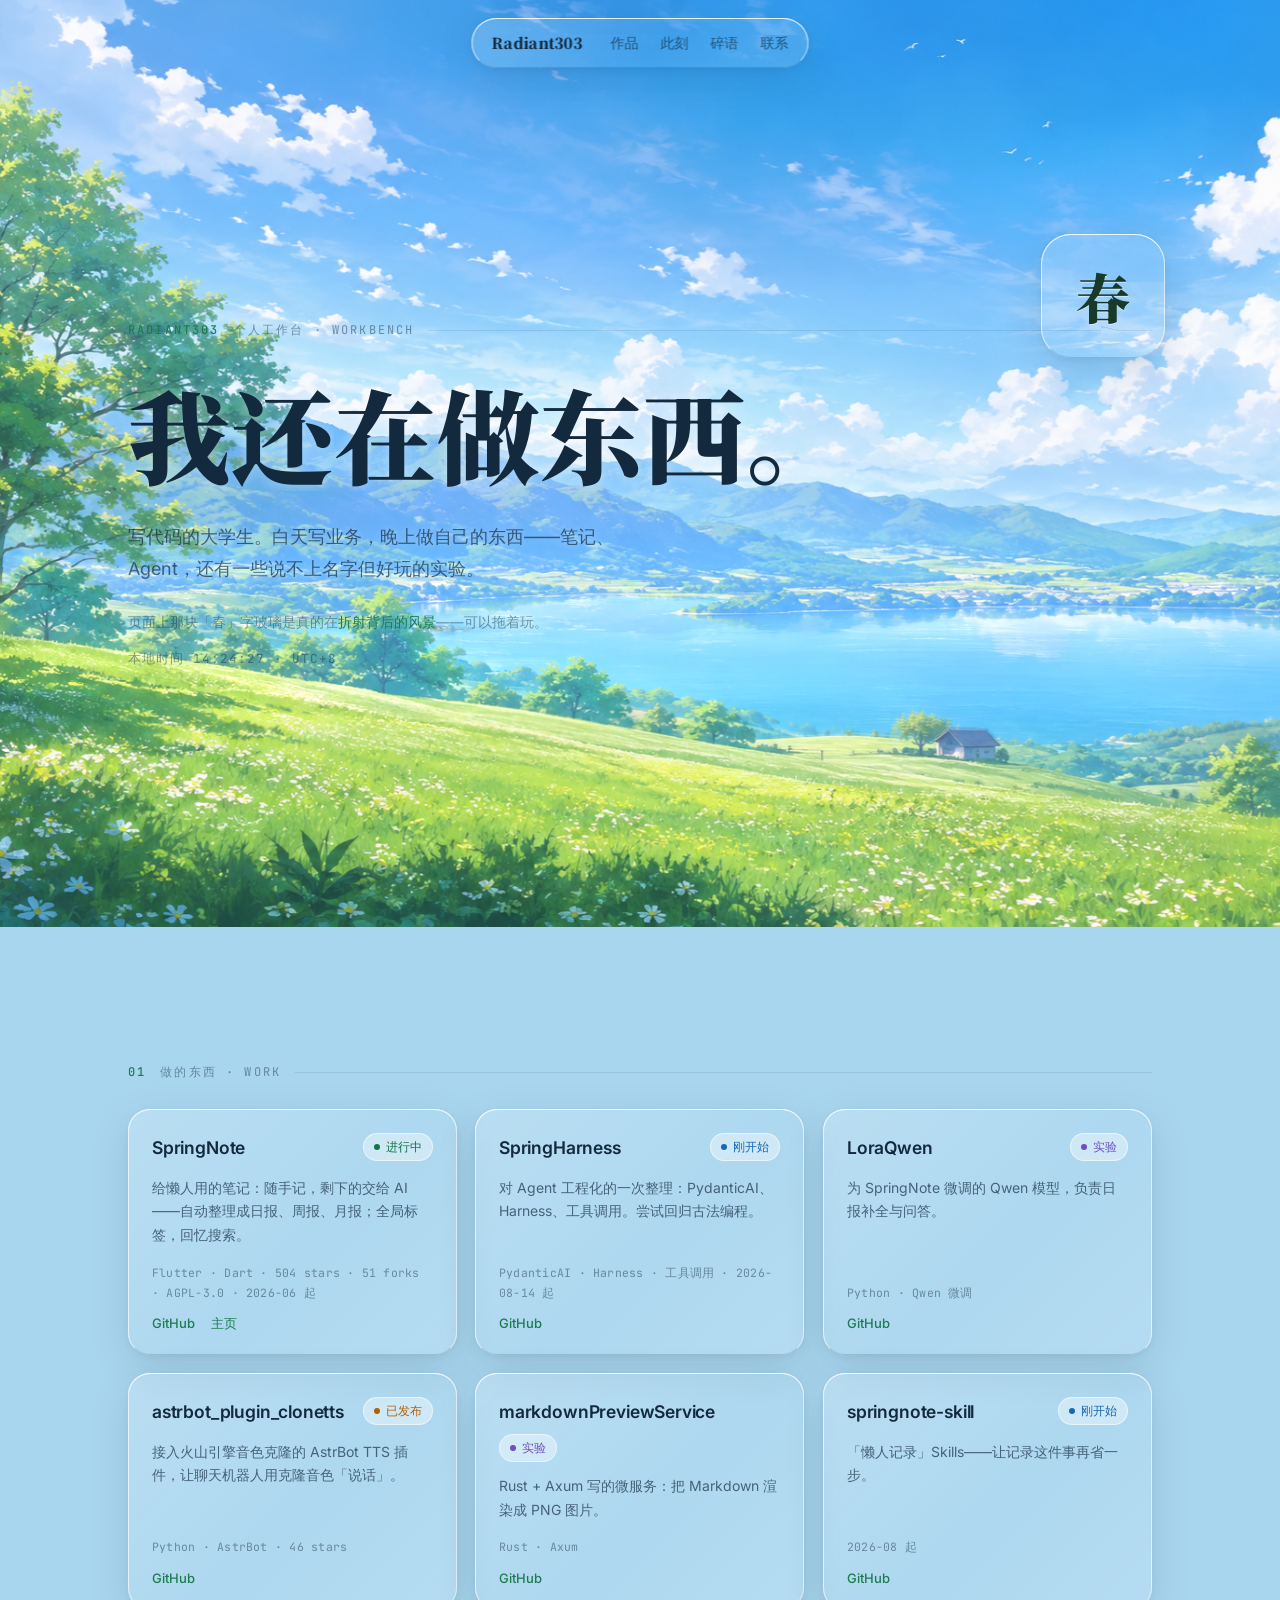
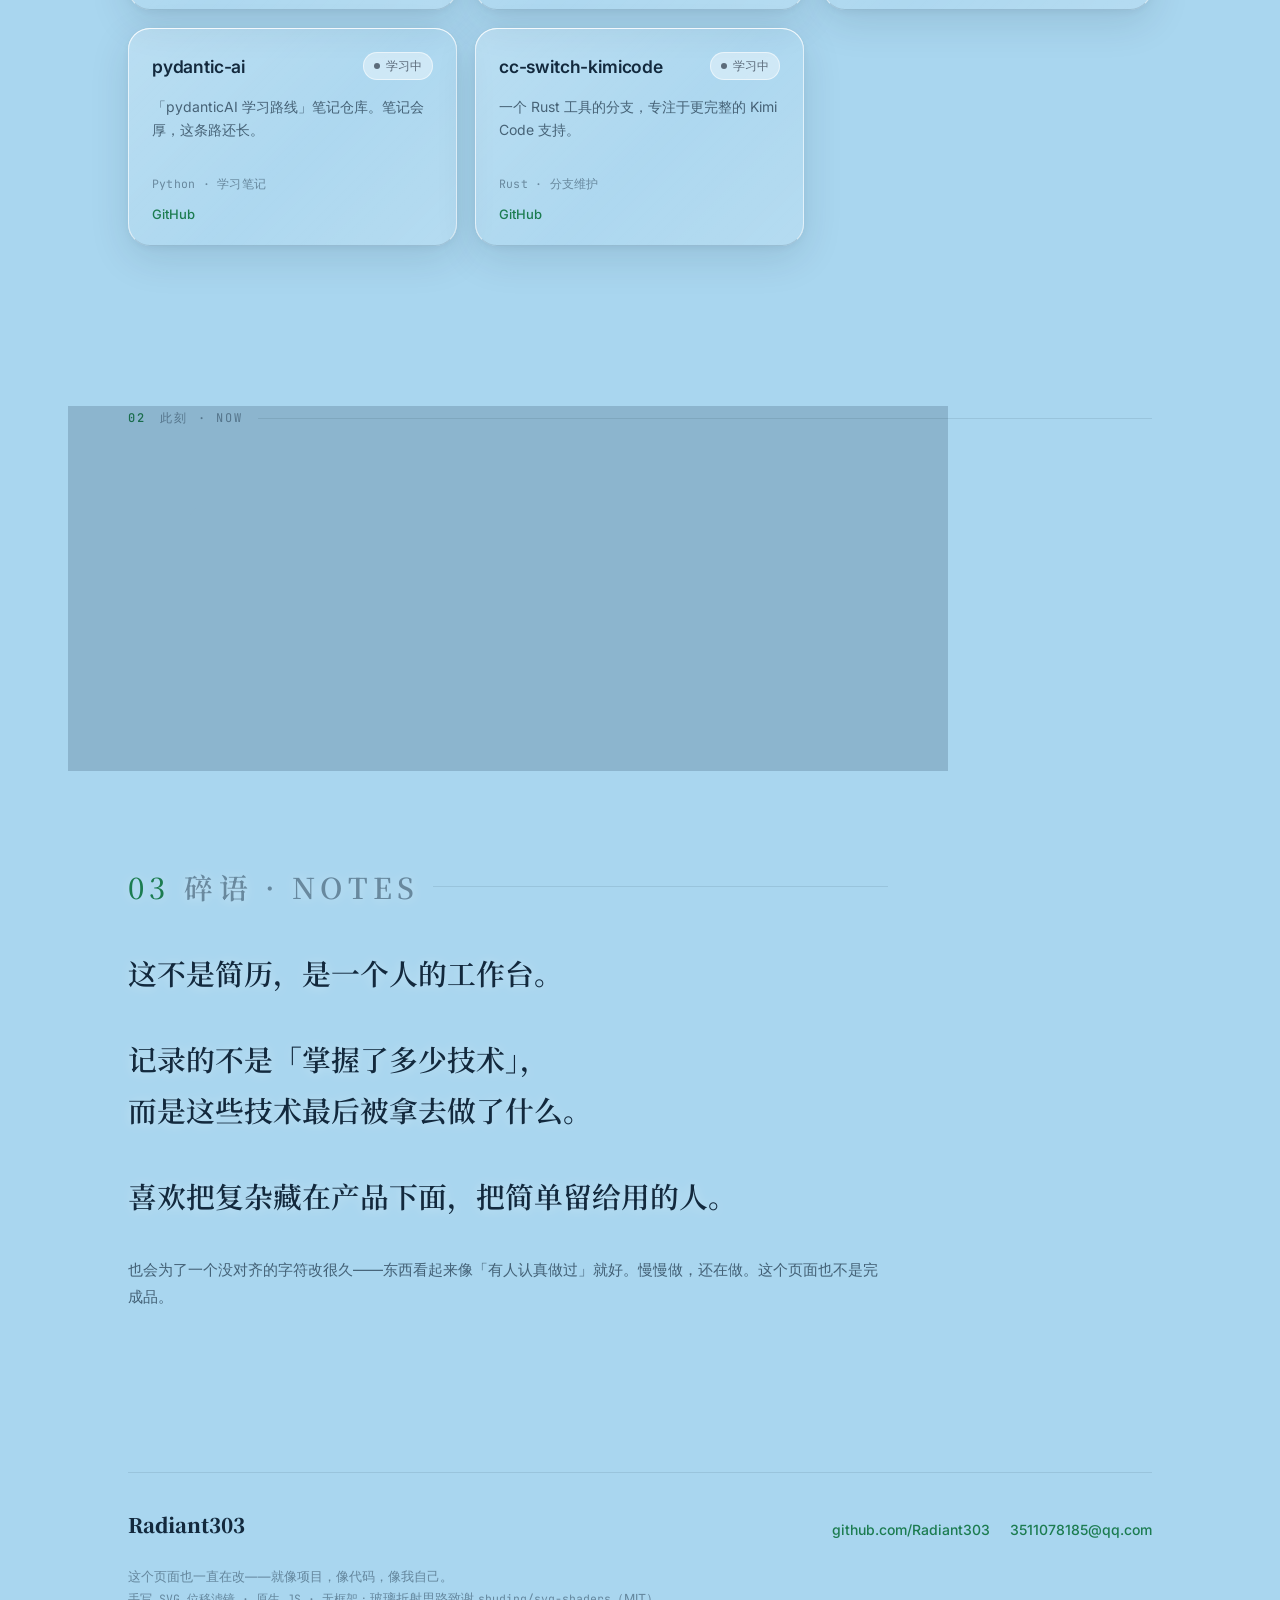
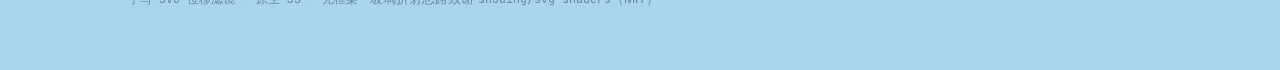
==== commit 30dfa1f3: "实现液态玻璃模板" ====
--- a/index.html
+++ b/index.html
@@ -1,964 +1,941 @@
+<!DOCTYPE html>
+<!--
+  Radiant303 · 我还在做东西
+  ------------------------------------------------------------------
+  春日工作台：明亮的新海诚式风景 + 真实折射的液态玻璃。
+  · 液态玻璃与水面折射：SVG feDisplacementMap，位移图由 canvas 逐像素
+    按 fragment 函数生成 —— 思路来自 shuding/svg-shaders 与
+    shuding/liquid-glass（MIT），在此致谢。
+  · 动效语言：弹簧惯性的进场、倾斜、拖拽（参考 paulineosmont.com 的
+    物理感交互），全部手写原生 JS，无框架、无构建。
+  · 背景图：resource/background.png。
+-->
+<html lang="zh-CN">
 <head>
-    <meta charset="UTF-8">
-    <meta name="viewport" content="width=device-width, initial-scale=1.0">
-    <title>IKunCode</title>
-    <!-- 引入 Google Fonts 作为现代无衬线字体选项 -->
-    <link href="https://fonts.googleapis.com/css2?family=Inter:wght@300;400;500;600;700&display=swap" rel="stylesheet">
-    <style>
-        :root {
-            --brand-gold: #f97316;
-            --brand-gray: #b5b5b5;
-            --text-main: #333333;
-            --text-muted: #8b949e;
-            --bg-color: #ffffff;
-            --grid-color: rgba(249, 115, 22, 0.08);
-            --primary-btn-bg: #ffedd5;
-            --primary-btn-hover: #fed7aa;
+<meta charset="UTF-8">
+<meta name="viewport" content="width=device-width, initial-scale=1.0">
+<title>Radiant303 · 我还在做东西</title>
+<meta name="description" content="这不是简历，是一个人的工作台。Radiant303 的个人主页——我还在做东西。">
+<meta name="theme-color" content="#a9d6ef">
+<meta property="og:title" content="Radiant303 · 我还在做东西">
+<meta property="og:description" content="这不是简历，是一个人的工作台。">
+<meta property="og:type" content="website">
+<meta property="og:image" content="https://radiant303.github.io/resource/background.png">
+<link rel="icon" href="data:image/svg+xml,%3Csvg xmlns='http://www.w3.org/2000/svg' viewBox='0 0 64 64'%3E%3Crect width='64' height='64' rx='14' fill='%23a9d6ef'/%3E%3Crect x='4' y='4' width='56' height='56' rx='12' fill='none' stroke='%23ffffff' stroke-opacity='.85' stroke-width='2'/%3E%3Ctext x='32' y='45' font-family='serif' font-size='34' text-anchor='middle' fill='%231c5c3f'%3E%E6%98%A5%3C/text%3E%3C/svg%3E">
+<link rel="preload" as="image" href="resource/background.png">
+<link rel="preconnect" href="https://fonts.googleapis.com">
+<link rel="preconnect" href="https://fonts.gstatic.com" crossorigin>
+<link href="https://fonts.googleapis.com/css2?family=Noto+Serif+SC:wght@600;900&family=Inter:wght@400;500;600&family=JetBrains+Mono:wght@400;500&display=swap" rel="stylesheet">
+<style>
+/* ============ 基础 ============ */
+:root {
+  --ink: #13293d;            /* 深湖水蓝，压在天空上也读得清 */
+  --ink-2: rgba(19, 41, 61, .68);
+  --ink-3: rgba(19, 41, 61, .46);
+  --spring: #1c7c50;         /* 春绿，唯一强调色 */
+  --hairline: rgba(255, 255, 255, .55);
+  --hairline-d: rgba(19, 41, 61, .10);
+  --serif: "Noto Serif SC", "Songti SC", "SimSun", serif;
+  --sans: "Inter", "PingFang SC", "Microsoft YaHei", "Noto Sans CJK SC", sans-serif;
+  --mono: "JetBrains Mono", "SF Mono", "Cascadia Code", "Consolas", monospace;
+  --ease-spring: cubic-bezier(.22, .9, .26, 1.08);
+  --ease-out: cubic-bezier(.16, 1, .3, 1);
+}
+* { margin: 0; padding: 0; box-sizing: border-box; }
+html { scroll-behavior: smooth; }
+body {
+  font-family: var(--sans);
+  color: var(--ink);
+  background: #a9d6ef;
+  line-height: 1.75;
+  -webkit-font-smoothing: antialiased;
+  overflow-x: hidden;
+}
+::selection { background: rgba(28, 124, 80, .22); }
+a { color: inherit; text-decoration: none; }
+a:focus-visible { outline: 2px solid var(--spring); outline-offset: 3px; border-radius: 4px; }
+
+/* ============ 背景：风景 + 呼吸 ============ */
+.bg {
+  position: fixed; inset: -3%;
+  background: url("resource/background.png") center / cover no-repeat;
+  z-index: -2;
+  animation: breathe 70s ease-in-out infinite alternate;
+  will-change: transform;
+}
+@keyframes breathe {
+  from { transform: scale(1.00) translateY(0); }
+  to   { transform: scale(1.06) translateY(-1.2%); }
+}
+/* 湖面：一条会折射的"水" */
+.water {
+  position: fixed; left: 0; right: 0;
+  top: 57vh; height: 26vh;
+  z-index: -1;
+  pointer-events: none;
+  -webkit-mask: linear-gradient(transparent, #000 22%, #000 78%, transparent);
+  mask: linear-gradient(transparent, #000 22%, #000 78%, transparent);
+}
+
+/* ============ 液态玻璃 ============ */
+.glass {
+  position: relative;
+  border-radius: var(--r, 22px);
+  background: linear-gradient(135deg, rgba(255,255,255,.20), rgba(255,255,255,.06) 55%, rgba(255,255,255,.14));
+  box-shadow: 0 12px 40px rgba(19, 41, 61, .12), 0 2px 8px rgba(19, 41, 61, .06);
+}
+/* 发丝边（元素内容，不干扰 backdrop 折射） */
+.glass::before {
+  content: ""; position: absolute; inset: 0; border-radius: inherit;
+  border: 1px solid var(--hairline);
+  border-bottom-color: var(--hairline-d);
+  pointer-events: none;
+}
+/* 沿整个圆角边框走的边缘光（上亮下暗，像真实玻璃的倒角） */
+.glass::after {
+  content: ""; position: absolute; inset: 0; border-radius: inherit;
+  box-shadow:
+    inset 0 1px 0 rgba(255, 255, 255, .65),
+    inset 1px 0 0 rgba(255, 255, 255, .22),
+    inset -1px 0 0 rgba(255, 255, 255, .14),
+    inset 0 -1px 0 rgba(19, 41, 61, .07);
+  pointer-events: none;
+}
+/* 不支持 url() 滤镜的浏览器：磨砂回退 */
+.glass-fallback .glass,
+.no-js .glass {
+  background: rgba(255, 255, 255, .48);
+  -webkit-backdrop-filter: blur(18px) saturate(1.4);
+  backdrop-filter: blur(18px) saturate(1.4);
+}
+.glass-fallback .water, .no-js .water { display: none; }
+
+/* ============ 导航 ============ */
+.nav {
+  position: fixed; top: 18px; left: 50%; transform: translateX(-50%);
+  z-index: 50;
+  --r: 999px;
+  display: flex; align-items: center; gap: 6px;
+  padding: 8px 10px;
+  font-size: 14px;
+  white-space: nowrap;
+}
+.nav .brand {
+  font-family: var(--serif); font-weight: 900; font-size: 15px;
+  padding: 4px 12px 4px 10px; letter-spacing: .02em;
+}
+.nav .links { display: flex; gap: 2px; }
+.nav .links a {
+  position: relative; padding: 4px 10px; border-radius: 999px;
+  color: var(--ink-2); transition: color .25s;
+}
+.nav .links a::after {
+  content: ""; position: absolute; left: 10px; right: 10px; bottom: 2px;
+  height: 1.5px; border-radius: 2px; background: var(--spring);
+  transform: scaleX(0); transform-origin: left; transition: transform .35s var(--ease-out);
+}
+.nav .links a:hover { color: var(--ink); }
+.nav .links a:hover::after { transform: scaleX(1); }
+
+/* ============ 版式骨架 ============ */
+.wrap { max-width: 1120px; margin: 0 auto; padding: 0 clamp(20px, 5vw, 48px); }
+section { margin: 0 0 clamp(110px, 18vh, 190px); }
+.eyebrow {
+  font-family: var(--mono); font-size: 12px; letter-spacing: .18em;
+  color: var(--ink-3); text-transform: uppercase;
+  display: flex; align-items: center; gap: 14px; margin-bottom: 26px;
+}
+.eyebrow::after { content: ""; flex: 1; height: 1px; background: var(--hairline-d); }
+.eyebrow b { color: var(--spring); font-weight: 500; }
+
+/* ============ Hero ============ */
+.hero { min-height: 100svh; display: flex; flex-direction: column; justify-content: center; padding-top: 90px; }
+.hero .eyebrow { margin-bottom: 34px; }
+h1 {
+  font-family: var(--serif); font-weight: 900;
+  font-size: clamp(2.9rem, 8.5vw, 6.4rem);
+  line-height: 1.14; letter-spacing: .01em;
+  text-shadow: 0 1px 14px rgba(255, 255, 255, .4);
+  margin-bottom: 30px;
+}
+h1 .ch { display: inline-block; overflow: hidden; vertical-align: bottom; }
+h1 .ch > span { display: inline-block; transform: translateY(110%); }
+.no-js h1 .ch > span { transform: none; }
+.hero .sub {
+  max-width: 30em; font-size: clamp(1rem, 1.6vw, 1.13rem);
+  color: var(--ink-2); text-shadow: 0 1px 10px rgba(255,255,255,.35);
+}
+.hero .hint { margin-top: 26px; font-size: 13.5px; color: var(--ink-3); }
+.hero .hint b { color: var(--spring); font-weight: 500; }
+.hero .time {
+  margin-top: 14px; font-family: var(--mono); font-size: 12.5px;
+  letter-spacing: .08em; color: var(--ink-3);
+}
+/* 可拖拽的「春」玻璃块 */
+.haru {
+  position: fixed; z-index: 40;
+  right: clamp(24px, 9vw, 130px); top: 26vh;
+  width: 124px; height: 124px; --r: 30px;
+  display: grid; place-items: center;
+  font-family: var(--serif); font-weight: 900; font-size: 54px;
+  color: #173a2a; text-shadow: 0 1px 0 rgba(255,255,255,.5);
+  cursor: grab; user-select: none; -webkit-user-select: none;
+  touch-action: none;
+}
+.haru:active { cursor: grabbing; }
+
+/* ============ 作品 ============ */
+.cards { display: grid; grid-template-columns: repeat(3, 1fr); gap: 18px; }
+.card {
+  --r: 22px;
+  padding: 24px 24px 20px;
+  display: flex; flex-direction: column; min-height: 218px;
+  transform-style: preserve-3d; will-change: transform;
+  transition: box-shadow .4s;
+}
+.card:hover { box-shadow: 0 22px 60px rgba(19, 41, 61, .18), 0 4px 12px rgba(19, 41, 61, .08); }
+.card .glare {
+  content: ""; position: absolute; inset: 0; border-radius: inherit; pointer-events: none;
+  background: radial-gradient(320px circle at var(--gx, 50%) var(--gy, 50%), rgba(255,255,255,.34), transparent 65%);
+  opacity: 0; transition: opacity .4s;
+}
+.card:hover .glare { opacity: 1; }
+.card .top { display: flex; justify-content: space-between; align-items: flex-start; gap: 6px 12px; margin-bottom: 12px; flex-wrap: wrap; }
+.card h3 { font-family: var(--sans); font-weight: 600; font-size: 17.5px; letter-spacing: -.01em; overflow-wrap: anywhere; }
+.chip {
+  flex: none; display: inline-flex; align-items: center; gap: 6px;
+  font-size: 11.5px; padding: 3px 10px; border-radius: 999px;
+  background: rgba(255,255,255,.4); border: 1px solid var(--hairline);
+  color: var(--ink-2);
+}
+.chip i { width: 6px; height: 6px; border-radius: 50%; background: currentColor; }
+.chip.doing  { color: #157347; }
+.chip.new    { color: #1668b4; }
+.chip.lab    { color: #6d4fc2; }
+.chip.shipped{ color: #b45f06; }
+.chip.learning{ color: #5c6b7a; }
+.card p { font-size: 14px; color: var(--ink-2); line-height: 1.7; }
+.card .meta {
+  margin-top: auto; padding-top: 16px;
+  font-family: var(--mono); font-size: 11.5px; letter-spacing: .02em;
+  color: var(--ink-3);
+}
+.card .links { margin-top: 10px; display: flex; gap: 16px; font-size: 13px; font-weight: 500; }
+.card .links a { color: var(--spring); position: relative; }
+.card .links a::after {
+  content: ""; position: absolute; left: 0; right: 0; bottom: -2px; height: 1px;
+  background: currentColor; transform: scaleX(0); transform-origin: left;
+  transition: transform .3s var(--ease-out);
+}
+.card .links a:hover::after { transform: scaleX(1); }
+
+/* ============ 此刻 / 碎语 ============ */
+.now-card { --r: 26px; padding: clamp(26px, 4vw, 44px); max-width: 760px; }
+.now-card .date { font-family: var(--mono); font-size: 12.5px; letter-spacing: .14em; color: var(--spring); margin-bottom: 14px; }
+.now-card p { font-size: 15.5px; color: var(--ink-2); }
+.now-card p + p { margin-top: 12px; }
+.notes { max-width: 760px; }
+.notes p {
+  font-family: var(--serif); font-weight: 600;
+  font-size: clamp(1.25rem, 2.6vw, 1.8rem); line-height: 1.8;
+  text-shadow: 0 1px 12px rgba(255,255,255,.4);
+}
+.notes p + p { margin-top: 34px; }
+.notes .small {
+  font-family: var(--sans); font-weight: 400; font-size: 15px;
+  color: var(--ink-2); text-shadow: none;
+}
+
+/* ============ 页脚 ============ */
+footer { padding: 0 0 60px; }
+.foot {
+  border-top: 1px solid var(--hairline-d); padding-top: 34px;
+  display: flex; justify-content: space-between; align-items: flex-end;
+  gap: 24px; flex-wrap: wrap;
+}
+.foot .who { font-family: var(--serif); font-weight: 900; font-size: 20px; }
+.foot .links { display: flex; gap: 20px; font-size: 14px; font-weight: 500; }
+.foot .links a { color: var(--spring); }
+.foot .links a:hover { text-decoration: underline; text-underline-offset: 4px; }
+.foot .note { font-size: 12.5px; color: var(--ink-3); width: 100%; }
+.foot .note code { font-family: var(--mono); font-size: 11.5px; }
+
+/* ============ 进场动效 ============ */
+[data-reveal] {
+  opacity: 0; transform: translateY(34px) scale(.985);
+  transition: opacity .9s var(--ease-out), transform .9s var(--ease-spring);
+}
+[data-reveal].in { opacity: 1; transform: none; }
+.no-js [data-reveal] { opacity: 1; transform: none; }
+
+/* ============ 响应式 ============ */
+@media (max-width: 900px) { .cards { grid-template-columns: repeat(2, 1fr); } }
+@media (max-width: 640px) {
+  .cards { grid-template-columns: 1fr; }
+  .nav { font-size: 12px; padding: 6px 8px; gap: 2px; max-width: calc(100vw - 20px); }
+  .nav .brand { font-size: 13.5px; padding: 4px 6px 4px 8px; }
+  .nav .links a { padding: 4px 7px; }
+  .haru { width: 92px; height: 92px; font-size: 40px; top: auto; bottom: 12vh; right: 20px; --r: 24px; }
+  .water { top: 60vh; height: 20vh; }
+  .foot { align-items: flex-start; flex-direction: column; }
+}
+
+/* ============ 动效降级 ============ */
+@media (prefers-reduced-motion: reduce) {
+  html { scroll-behavior: auto; }
+  .bg { animation: none; }
+  [data-reveal] { opacity: 1; transform: none; transition: none; }
+  h1 .ch > span { transform: none; }
+  * { transition-duration: .01ms !important; animation-duration: .01ms !important; }
+}
+</style>
+<noscript><style>
+  [data-reveal] { opacity: 1 !important; transform: none !important; }
+  h1 .ch > span { transform: none !important; }
+  .glass { background: rgba(255,255,255,.48); -webkit-backdrop-filter: blur(18px) saturate(1.4); backdrop-filter: blur(18px) saturate(1.4); }
+  .water { display: none; }
+</style></noscript>
+</head>
+<body>
+
+<div class="bg" aria-hidden="true"></div>
+<div class="water" data-water aria-hidden="true"></div>
+
+<nav class="nav glass" data-glass data-radius="999" data-bezel="18" data-rim="8" aria-label="页面导航">
+  <span class="brand">Radiant303</span>
+  <div class="links">
+    <a href="#work">作品</a>
+    <a href="#now">此刻</a>
+    <a href="#notes">碎语</a>
+    <a href="#contact">联系</a>
+  </div>
+</nav>
+
+<div class="haru glass" data-glass data-radius="30" data-bezel="26" data-rim="12" id="haru" role="img" aria-label="一块写着春字的液态玻璃，可以拖拽">春</div>
+
+<main class="wrap">
+
+  <!-- Hero -->
+  <section class="hero">
+    <p class="eyebrow" style="margin-bottom:34px"><b>Radiant303</b> 个人工作台 · Workbench</p>
+    <h1 id="title">我还在做东西。</h1>
+    <p class="sub" data-reveal>写代码的大学生。白天写业务，晚上做自己的东西——笔记、Agent，还有一些说不上名字但好玩的实验。</p>
+    <p class="hint" data-reveal style="transition-delay:.15s">页面上那块「春」字玻璃是真的在<b>折射背后的风景</b>——可以拖着玩。</p>
+    <p class="time" data-reveal style="transition-delay:.25s">本地时间 <span id="clock">--:--:--</span> · UTC+8</p>
+  </section>
+
+  <!-- 作品 -->
+  <section id="work">
+    <p class="eyebrow" data-reveal><b>01</b> 做的东西 · Work</p>
+    <div class="cards">
+
+      <article class="card glass" data-glass data-radius="22" data-bezel="26" data-reveal>
+        <div class="top"><h3>SpringNote</h3><span class="chip doing"><i></i>进行中</span></div>
+        <p>给懒人用的笔记：随手记，剩下的交给 AI——自动整理成日报、周报、月报；全局标签，回忆搜索。</p>
+        <p class="meta">Flutter · Dart · 504 stars · 51 forks · AGPL-3.0 · 2026-06 起</p>
+        <div class="links"><a href="https://github.com/Radiant303/SpringNote">GitHub</a><a href="https://radiant303.github.io/SpringNote/">主页</a></div>
+        <span class="glare"></span>
+      </article>
+
+      <article class="card glass" data-glass data-radius="22" data-bezel="26" data-reveal style="transition-delay:.06s">
+        <div class="top"><h3>SpringHarness</h3><span class="chip new"><i></i>刚开始</span></div>
+        <p>对 Agent 工程化的一次整理：PydanticAI、Harness、工具调用。尝试回归古法编程。</p>
+        <p class="meta">PydanticAI · Harness · 工具调用 · 2026-08-14 起</p>
+        <div class="links"><a href="https://github.com/Radiant303/spring-harness">GitHub</a></div>
+        <span class="glare"></span>
+      </article>
+
+      <article class="card glass" data-glass data-radius="22" data-bezel="26" data-reveal style="transition-delay:.12s">
+        <div class="top"><h3>LoraQwen</h3><span class="chip lab"><i></i>实验</span></div>
+        <p>为 SpringNote 微调的 Qwen 模型，负责日报补全与问答。</p>
+        <p class="meta">Python · Qwen 微调</p>
+        <div class="links"><a href="https://github.com/Radiant303/LoraQwen">GitHub</a></div>
+        <span class="glare"></span>
+      </article>
+
+      <article class="card glass" data-glass data-radius="22" data-bezel="26" data-reveal>
+        <div class="top"><h3>astrbot_plugin_clonetts</h3><span class="chip shipped"><i></i>已发布</span></div>
+        <p>接入火山引擎音色克隆的 AstrBot TTS 插件，让聊天机器人用克隆音色「说话」。</p>
+        <p class="meta">Python · AstrBot · 46 stars</p>
+        <div class="links"><a href="https://github.com/Radiant303/astrbot_plugin_clonetts">GitHub</a></div>
+        <span class="glare"></span>
+      </article>
+
+      <article class="card glass" data-glass data-radius="22" data-bezel="26" data-reveal style="transition-delay:.06s">
+        <div class="top"><h3>markdownPreviewService</h3><span class="chip lab"><i></i>实验</span></div>
+        <p>Rust + Axum 写的微服务：把 Markdown 渲染成 PNG 图片。</p>
+        <p class="meta">Rust · Axum</p>
+        <div class="links"><a href="https://github.com/Radiant303/markdownPreviewService">GitHub</a></div>
+        <span class="glare"></span>
+      </article>
+
+      <article class="card glass" data-glass data-radius="22" data-bezel="26" data-reveal style="transition-delay:.12s">
+        <div class="top"><h3>springnote-skill</h3><span class="chip new"><i></i>刚开始</span></div>
+        <p>「懒人记录」Skills——让记录这件事再省一步。</p>
+        <p class="meta">2026-08 起</p>
+        <div class="links"><a href="https://github.com/Radiant303/springnote-skill">GitHub</a></div>
+        <span class="glare"></span>
+      </article>
+
+      <article class="card glass" data-glass data-radius="22" data-bezel="26" data-reveal>
+        <div class="top"><h3>pydantic-ai</h3><span class="chip learning"><i></i>学习中</span></div>
+        <p>「pydanticAI 学习路线」笔记仓库。笔记会厚，这条路还长。</p>
+        <p class="meta">Python · 学习笔记</p>
+        <div class="links"><a href="https://github.com/Radiant303/pydantic-ai">GitHub</a></div>
+        <span class="glare"></span>
+      </article>
+
+      <article class="card glass" data-glass data-radius="22" data-bezel="26" data-reveal style="transition-delay:.06s">
+        <div class="top"><h3>cc-switch-kimicode</h3><span class="chip learning"><i></i>学习中</span></div>
+        <p>一个 Rust 工具的分支，专注于更完整的 Kimi Code 支持。</p>
+        <p class="meta">Rust · 分支维护</p>
+        <div class="links"><a href="https://github.com/Radiant303/cc-switch-kimicode">GitHub</a></div>
+        <span class="glare"></span>
+      </article>
+
+    </div>
+  </section>
+
+  <!-- 此刻 -->
+  <section id="now">
+    <p class="eyebrow" data-reveal><b>02</b> 此刻 · Now</p>
+    <div class="now-card glass" data-glass data-radius="26" data-bezel="30" data-reveal>
+      <p class="date">2026 · 08</p>
+      <p>SpringNote 还在继续——日报、全局签、回忆搜索，AI 到底该判断什么，我还在一条一条地想。</p>
+      <p>SpringHarness 刚刚开始，几乎是空的：它此刻的状态，本身就是「进行中」。在想的事：语音经 ASR、Agent、TTS 一个来回；一千个工具怎么注册、怎么被找到。</p>
+    </div>
+  </section>
+
+  <!-- 碎语 -->
+  <section id="notes" class="notes">
+    <p class="eyebrow" data-reveal><b>03</b> 碎语 · Notes</p>
+    <p data-reveal>这不是简历，是一个人的工作台。</p>
+    <p data-reveal style="transition-delay:.08s">记录的不是「掌握了多少技术」，<br>而是这些技术最后被拿去做了什么。</p>
+    <p data-reveal style="transition-delay:.16s">喜欢把复杂藏在产品下面，把简单留给用的人。</p>
+    <p class="small" data-reveal style="transition-delay:.24s">也会为了一个没对齐的字符改很久——东西看起来像「有人认真做过」就好。慢慢做，还在做。这个页面也不是完成品。</p>
+  </section>
+
+</main>
+
+<footer id="contact">
+  <div class="wrap">
+    <div class="foot" data-reveal>
+      <p class="who">Radiant303</p>
+      <div class="links">
+        <a href="https://github.com/Radiant303">github.com/Radiant303</a>
+        <a href="mailto:3511078185@qq.com">3511078185@qq.com</a>
+      </div>
+      <p class="note">这个页面也一直在改——就像项目，像代码，像我自己。<br><code>手写 SVG 位移滤镜 · 原生 JS · 无框架</code> · 玻璃折射思路致谢 <code>shuding/svg-shaders</code>（MIT）</p>
+    </div>
+  </div>
+</footer>
+
+<script>
+(function () {
+  'use strict';
+
+  var reduced = window.matchMedia('(prefers-reduced-motion: reduce)').matches;
+
+  /* ============================================================
+   * SVG 位移着色器（思路来自 shuding/svg-shaders · liquid-glass，MIT）
+   * fragment(uv) -> 采样位置；偏移编码进 R/G 通道，feDisplacementMap 折射
+   * ==========================================================*/
+  var NS = 'http://www.w3.org/2000/svg';
+  var XL = 'http://www.w3.org/1999/xlink';
+
+  function smoothStep(a, b, t) {
+    t = Math.max(0, Math.min(1, (t - a) / (b - a)));
+    return t * t * (3 - 2 * t);
+  }
+  function sdfRoundRect(x, y, w, h, r) {
+    var qx = Math.abs(x) - w + r, qy = Math.abs(y) - h + r;
+    return Math.min(Math.max(qx, qy), 0) + Math.hypot(Math.max(qx, 0), Math.max(qy, 0)) - r;
+  }
+
+  var supported = CSS.supports('backdrop-filter', 'url("#lg-probe")');
+  if (!supported) document.documentElement.classList.add('glass-fallback');
+
+  /* 2x2 纯白图：直边元素（水面）的"全通过"蒙版 */
+  var WHITE_PX = (function () {
+    var c = document.createElement('canvas');
+    c.width = c.height = 2;
+    var x = c.getContext('2d');
+    x.fillStyle = '#fff';
+    x.fillRect(0, 0, 2, 2);
+    return c.toDataURL('image/png');
+  })();
+
+  var svgRoot = null, defs = null, seq = 0;
+
+  function ensureSvg() {
+    if (svgRoot) return;
+    svgRoot = document.createElementNS(NS, 'svg');
+    svgRoot.setAttribute('width', '0');
+    svgRoot.setAttribute('height', '0');
+    svgRoot.setAttribute('aria-hidden', 'true');
+    svgRoot.style.cssText = 'position:fixed;left:0;top:0;pointer-events:none;overflow:hidden';
+    defs = document.createElementNS(NS, 'defs');
+    svgRoot.appendChild(defs);
+    document.body.insertBefore(svgRoot, document.body.firstChild);
+  }
+
+  /* fragment -> {url, scale}；通道 0.5±0.5 映射 ±max，scale=2*max 还原像素位移 */
+  function buildMap(w, h, dpr, fragment) {
+    var cw = Math.max(2, Math.round(w * dpr));
+    var ch = Math.max(2, Math.round(h * dpr));
+    var canvas = document.createElement('canvas');
+    canvas.width = cw; canvas.height = ch;
+    var ctx = canvas.getContext('2d');
+    var img = ctx.createImageData(cw, ch);
+    var data = img.data;
+    var raw = new Float32Array(cw * ch * 2);
+    var max = 0.001;
+    for (var y = 0, p = 0; y < ch; y++) {
+      for (var x = 0; x < cw; x++, p += 2) {
+        var pos = fragment(x / cw, y / ch);
+        var dx = pos.x * w - (x / cw) * w;
+        var dy = pos.y * h - (y / ch) * h;
+        raw[p] = dx; raw[p + 1] = dy;
+        if (Math.abs(dx) > max) max = Math.abs(dx);
+        if (Math.abs(dy) > max) max = Math.abs(dy);
+      }
+    }
+    for (var i = 0, q = 0; i < data.length; i += 4, q += 2) {
+      data[i]     = (0.5 + 0.5 * raw[q] / max) * 255;
+      data[i + 1] = (0.5 + 0.5 * raw[q + 1] / max) * 255;
+      data[i + 2] = 0;
+      data[i + 3] = 255;
+    }
+    ctx.putImageData(img, 0, 0);
+    return { url: canvas.toDataURL('image/png'), scale: 2 * max };
+  }
+
+  /* 圆角矩形蒙版：把滤镜输出裁回元素形状。
+     Chrome 的 backdrop-filter url() 滤镜区域是矩形、不随 border-radius 裁切，
+     需要在滤镜内部用 feComposite in 自己裁掉圆角之外的部分 */
+  function buildMask(w, h, dpr, radius) {
+    var cw = Math.max(2, Math.round(w * dpr));
+    var ch = Math.max(2, Math.round(h * dpr));
+    var canvas = document.createElement('canvas');
+    canvas.width = cw; canvas.height = ch;
+    var ctx = canvas.getContext('2d');
+    var r = Math.min(radius * dpr, cw / 2, ch / 2);
+    var o = 2 * dpr;   /* 蒙版外扩 2px：盖住元素边缘的抗锯齿像素，
+                          否则 feComposite 会在边框内侧留下一圈未折射的细缝 */
+    ctx.beginPath();
+    if (ctx.roundRect) {
+      ctx.roundRect(-o, -o, cw + 2 * o, ch + 2 * o, r + o);
+    } else {
+      var rr = r + o, x0 = -o, y0 = -o, x1 = cw + o, y1 = ch + o;
+      ctx.moveTo(x0 + rr, y0);
+      ctx.arcTo(x1, y0, x1, y1, rr);
+      ctx.arcTo(x1, y1, x0, y1, rr);
+      ctx.arcTo(x0, y1, x0, y0, rr);
+      ctx.arcTo(x0, y0, x1, y0, rr);
+      ctx.closePath();
+    }
+    ctx.fillStyle = '#fff';
+    ctx.fill();
+    return canvas.toDataURL('image/png');
+  }
+
+  function makeFilter(w, h) {
+    var id = 'lg-' + (seq++);
+    var f = document.createElementNS(NS, 'filter');
+    f.setAttribute('id', id);
+    f.setAttribute('filterUnits', 'userSpaceOnUse');
+    f.setAttribute('color-interpolation-filters', 'sRGB');
+    f.setAttribute('x', '0'); f.setAttribute('y', '0');
+    f.setAttribute('width', w); f.setAttribute('height', h);
+    var fe = document.createElementNS(NS, 'feImage');
+    fe.setAttribute('result', 'map');
+    fe.setAttribute('preserveAspectRatio', 'none');
+    fe.setAttribute('width', w); fe.setAttribute('height', h);
+    var dm = document.createElementNS(NS, 'feDisplacementMap');
+    dm.setAttribute('in', 'SourceGraphic');
+    dm.setAttribute('in2', 'map');
+    dm.setAttribute('xChannelSelector', 'R');
+    dm.setAttribute('yChannelSelector', 'G');
+    dm.setAttribute('result', 'disp');
+    var feMask = document.createElementNS(NS, 'feImage');
+    feMask.setAttribute('result', 'mask');
+    feMask.setAttribute('preserveAspectRatio', 'none');
+    feMask.setAttribute('width', w); feMask.setAttribute('height', h);
+    var comp = document.createElementNS(NS, 'feComposite');
+    comp.setAttribute('in', 'disp');
+    comp.setAttribute('in2', 'mask');
+    comp.setAttribute('operator', 'in');
+    f.appendChild(fe); f.appendChild(dm); f.appendChild(feMask); f.appendChild(comp);
+    defs.appendChild(f);
+    return { id: id, node: f, fe: fe, dm: dm, feMask: feMask };
+  }
+
+  function setMap(filter, w, h, map) {
+    filter.node.setAttribute('width', w);
+    filter.node.setAttribute('height', h);
+    filter.fe.setAttribute('width', w);
+    filter.fe.setAttribute('height', h);
+    filter.fe.setAttribute('href', map.url);
+    filter.fe.setAttributeNS(XL, 'xlink:href', map.url);
+    filter.dm.setAttribute('scale', map.scale.toFixed(2));
+    if (filter.feMask && map.mask) {
+      filter.feMask.setAttribute('width', w);
+      filter.feMask.setAttribute('height', h);
+      filter.feMask.setAttribute('href', map.mask);
+      filter.feMask.setAttributeNS(XL, 'xlink:href', map.mask);
+    }
+  }
+
+  function debounce(fn, ms) {
+    var t = null;
+    return function () { clearTimeout(t); t = setTimeout(fn, ms); };
+  }
+
+  /* 液态玻璃：边缘 bezel 过渡带内，采样点沿法线方向内收固定的 rim 像素——
+     位移量以像素为单位，与元素尺寸无关，避免大块玻璃边缘出现"重影" */
+  function glassFragment(w, h, opts) {
+    var R = Math.min(opts.radius, Math.min(w, h) / 2);
+    var B = opts.bezel, rim = opts.rim, mag = 0.015;
+    return function (u, v) {
+      var px = (u - 0.5) * w, py = (v - 0.5) * h;
+      var d = sdfRoundRect(px, py, w / 2, h / 2, R);   // 内部 ≤ 0
+      /* Chrome 的 backdrop-filter url() 滤镜区域是矩形、不随 border-radius
+         裁切——圆角之外必须保持零位移，否则角落会露出被扭曲的背景。
+         留 1.5px 缓冲，让边缘拉力完整覆盖到边框（蒙版外扩会兜底裁掉） */
+      if (d > 1.5) return { x: u, y: v };
+      var s = smoothStep(0, -B, d);                    // 边缘 0 → 深处 1
+      var pull = rim * (1 - s) * (1 - s);              // 边缘拉力（px）
+      var nx = px / (w / 2), ny = py / (h / 2);        // 近似外法线（分量 ≤1）
+      return {
+        x: 0.5 + (u - 0.5) * (1 - mag) - (nx * pull) / w,
+        y: 0.5 + (v - 0.5) * (1 - mag) - (ny * pull) / h
+      };
+    };
+  }
+
+  function attachGlass(el) {
+    if (!supported) return;
+    ensureSvg();
+    var opts = {
+      radius: parseFloat(el.dataset.radius || '24'),
+      bezel: parseFloat(el.dataset.bezel || '26'),
+      rim: parseFloat(el.dataset.rim || '7')
+    };
+    var filter = null;
+    var build = function () {
+      var r = el.getBoundingClientRect();
+      var w = Math.round(r.width), h = Math.round(r.height);
+      if (w < 4 || h < 4) return;
+      var dpr = Math.min(window.devicePixelRatio || 1, window.innerWidth <= 700 ? 1 : 1.5);
+      var map = buildMap(w, h, dpr, glassFragment(w, h, opts));
+      map.mask = buildMask(w, h, dpr, opts.radius);
+      if (!filter) filter = makeFilter(w, h);
+      setMap(filter, w, h, map);
+    };
+    build();
+    /* Chrome 时序：滤镜先进 DOM，下一帧再引用。
+       只挂 url()——blur/brightness 等会作用在矩形滤镜区域上，圆角处会露馅 */
+    requestAnimationFrame(function () {
+      if (filter) {
+        var bf = 'url(#' + filter.id + ')';
+        el.style.backdropFilter = bf;
+        el.style.webkitBackdropFilter = bf;
+      }
+    });
+    if ('ResizeObserver' in window) {
+      new ResizeObserver(debounce(build, 140)).observe(el);
+    }
+  }
+
+  /* ============================================================
+   * 水面：一条低分辨率、持续重算的位移带，让湖活过来
+   * ==========================================================*/
+  function initWater() {
+    if (!supported || reduced) return;
+    var el = document.querySelector('[data-water]');
+    if (!el) return;
+    ensureSvg();
+
+    var LW = 264, LH = 54;                    // 低分辨率位移图，浏览器平滑放大
+    var canvas = document.createElement('canvas');
+    canvas.width = LW; canvas.height = LH;
+    var ctx = canvas.getContext('2d');
+    var AMP = 4;                              // 归一化上限（px），scale = 2*AMP
+    var filter = null;
+    var t = 0, last = 0, acc = 0, running = false, inView = true;
+
+    function regen() {
+      var img = ctx.createImageData(LW, LH);
+      var data = img.data;
+      for (var y = 0, i = 0; y < LH; y++) {
+        var v = y / LH;
+        for (var x = 0; x < LW; x++, i += 4) {
+          var u = x / LW;
+          var w1 = Math.sin(u * 12 + t * 1.7);
+          var w2 = Math.sin(u * 5.3 - t * 1.15 + v * 7);
+          var w3 = Math.sin((u + v) * 9 + t * 0.8);
+          var dx = w3 * 0.9;
+          var dy = (w1 * 0.6 + w2 * 0.5) * (0.4 + v * 0.9) * 2.2;
+          data[i]     = (0.5 + dx / (2 * AMP)) * 255;
+          data[i + 1] = (0.5 + dy / (2 * AMP)) * 255;
+          data[i + 2] = 0;
+          data[i + 3] = 255;
         }
-
-        * {
-            margin: 0;
-            padding: 0;
-            box-sizing: border-box;
+      }
+      ctx.putImageData(img, 0, 0);
+      return canvas.toDataURL('image/png');
+    }
+
+    function setup() {
+      var r = el.getBoundingClientRect();
+      var w = Math.round(r.width), h = Math.round(r.height);
+      if (w < 4 || h < 4) return;
+      if (!filter) {
+        filter = makeFilter(w, h);
+        filter.dm.setAttribute('scale', String(2 * AMP));
+        /* 水面是直边全宽带，蒙版给一张纯白图（全通过）即可 */
+        filter.feMask.setAttribute('href', WHITE_PX);
+        filter.feMask.setAttributeNS(XL, 'xlink:href', WHITE_PX);
+        requestAnimationFrame(function () {
+          el.style.backdropFilter = 'url(#' + filter.id + ') brightness(1.04) saturate(1.1)';
+        });
+      } else {
+        filter.node.setAttribute('width', w);
+        filter.node.setAttribute('height', h);
+        filter.fe.setAttribute('width', w);
+        filter.fe.setAttribute('height', h);
+        filter.feMask.setAttribute('width', w);
+        filter.feMask.setAttribute('height', h);
+      }
+      var url = regen();
+      filter.fe.setAttribute('href', url);
+      filter.fe.setAttributeNS(XL, 'xlink:href', url);
+    }
+
+    function frame(ts) {
+      if (!running) return;
+      if (!last) last = ts;
+      var dt = ts - last; last = ts;
+      acc += dt;
+      if (acc >= 70) {                          // ~14fps 足够像水
+        t += acc / 1000; acc = 0;
+        var url = regen();
+        filter.fe.setAttribute('href', url);
+        filter.fe.setAttributeNS(XL, 'xlink:href', url);
+      }
+      requestAnimationFrame(frame);
+    }
+    function play() {
+      if (running || !inView || document.hidden) return;
+      running = true; last = 0;
+      requestAnimationFrame(frame);
+    }
+    function stop() { running = false; }
+
+    setup();
+    window.addEventListener('resize', debounce(setup, 200));
+    document.addEventListener('visibilitychange', function () {
+      document.hidden ? stop() : play();
+    });
+    if ('IntersectionObserver' in window) {
+      new IntersectionObserver(function (en) {
+        inView = en[0].isIntersecting;
+        inView ? play() : stop();
+      }).observe(el);
+    }
+    play();
+  }
+
+  /* ============================================================
+   * 进场：标题逐字弹簧升起 + 滚动渐显
+   * ==========================================================*/
+  function initTitle() {
+    var h1 = document.getElementById('title');
+    if (!h1 || reduced) return;
+    var text = h1.textContent;
+    h1.textContent = '';
+    h1.setAttribute('aria-label', text);
+    var frag = document.createDocumentFragment();
+    text.split('').forEach(function (chr) {
+      var box = document.createElement('span');
+      box.className = 'ch';
+      box.setAttribute('aria-hidden', 'true');
+      var inner = document.createElement('span');
+      inner.textContent = chr;
+      box.appendChild(inner);
+      frag.appendChild(box);
+    });
+    h1.appendChild(frag);
+    var chars = h1.querySelectorAll('.ch > span');
+    var fired = false;
+    function rise() {
+      if (fired) return;
+      fired = true;
+      for (var i = 0; i < chars.length; i++) {
+        (function (el, k) {
+          el.style.transition = 'transform 1s cubic-bezier(.2,.85,.25,1.12) ' + (0.08 + k * 0.055) + 's';
+          requestAnimationFrame(function () { el.style.transform = 'translateY(0)'; });
+        })(chars[i], i);
+      }
+    }
+    /* 字体就绪后升起效果最好，但最多等 450ms，保证任何情况下标题都会就位 */
+    if (document.fonts && document.fonts.ready) {
+      document.fonts.ready.then(function () { setTimeout(rise, 60); });
+    }
+    setTimeout(rise, 450);
+  }
+
+  function initReveal() {
+    var items = document.querySelectorAll('[data-reveal]');
+    if (reduced || !('IntersectionObserver' in window)) {
+      items.forEach(function (el) { el.classList.add('in'); });
+      return;
+    }
+    var io = new IntersectionObserver(function (entries) {
+      entries.forEach(function (en) {
+        if (en.isIntersecting) {
+          en.target.classList.add('in');
+          io.unobserve(en.target);
         }
-
-        body {
-            font-family: 'Inter', -apple-system, BlinkMacSystemFont, "Segoe UI", Roboto, "Helvetica Neue", Arial, sans-serif;
-            background-color: var(--bg-color);
-            color: var(--text-main);
-            min-height: 100vh;
-            display: flex;
-            align-items: center;
-            justify-content: center;
-            overflow-x: hidden;
-            position: relative;
-            -webkit-font-smoothing: antialiased;
-            zoom: 1.3;
-            /* 如果您的意思是放大到120%，请将此值改为 1.2 */
-        }
-
-        /* 鼠标跟随果粒点块 */
-        .mouse-blob {
-            position: fixed;
-            top: 0;
-            left: 0;
-            width: 500px;
-            height: 500px;
-            background: radial-gradient(circle, rgba(249, 115, 22, 0.05) 0%, rgba(249, 115, 22, 0.02) 30%, transparent 70%);
-            border-radius: 50%;
-            pointer-events: none;
-            z-index: 0;
-            transform: translate(-50%, -50%);
-            opacity: 0;
-            transition: opacity 0.5s ease;
-        }
-
-        body:hover .mouse-blob {
-            opacity: 1;
-        }
-
-        .container {
-            margin-top: -15%;
-            max-width: 1280px;
-            width: 100%;
-            padding: 0 40px;
-            display: flex;
-            align-items: center;
-            justify-content: space-between;
-            gap: 80px;
-            z-index: 1;
-        }
-
-        .left-content {
-            flex: 1;
-            max-width: 580px;
-        }
-
-        @keyframes glowPill {
-
-            0%,
-            100% {
-                box-shadow: inset 0 0 0 1px rgba(0, 0, 0, 0.03), 0 0 8px rgba(249, 115, 22, 0.15);
-            }
-
-            50% {
-                box-shadow: inset 0 0 0 1px rgba(0, 0, 0, 0.03), 0 0 16px rgba(249, 115, 22, 0.35);
-            }
-        }
-
-        .tag-pill {
-            display: inline-block;
-            color: var(--text-muted);
-            font-size: 11px;
-            font-weight: 600;
-            padding: 6px 16px;
-            border-radius: 20px;
-            letter-spacing: 2px;
-            margin-bottom: 24px;
-            /* 细微的发光边框 */
-            box-shadow: inset 0 0 0 1px rgba(0, 0, 0, 0.02);
-            animation: glowPill 3s ease-in-out infinite;
-        }
-
-        @keyframes shimmerText {
-            0% {
-                background-position: 0% 50%;
-            }
-
-            50% {
-                background-position: 100% 50%;
-            }
-
-            100% {
-                background-position: 0% 50%;
-            }
-        }
-
-        .logo-title {
-            font-size: 85px;
-            font-weight: 700;
-            letter-spacing: -2px;
-            margin-bottom: 30px;
-            line-height: 1.1;
-            /* 稍微添加极弱渐变强化质感 */
-            background: linear-gradient(90deg, var(--brand-gold) 0%, #fed7aa 50%, var(--brand-gold) 100%);
-            background-size: 200% auto;
-            -webkit-background-clip: text;
-            background-clip: text;
-            animation: shimmerText 5s linear infinite;
-        }
-
-        .logo-title span:first-child {
-            color: transparent;
-        }
-
-        .logo-title span:last-child {
-            color: var(--brand-gray);
-            font-weight: 300;
-            letter-spacing: -1px;
-            background: none;
-            -webkit-background-clip: unset;
-            background-clip: unset;
-        }
-
-        .subtitle {
-            font-size: 26px;
-            font-weight: 400;
-            margin-bottom: 24px;
-            color: #222;
-        }
-
-        .subtitle-highlight {
-            position: relative;
-            display: inline-block;
-            font-weight: 700;
-        }
-
-        .subtitle-highlight::after {
-            content: '';
-            position: absolute;
-            bottom: 2px;
-            left: -2px;
-            width: calc(100% + 4px);
-            height: 6px;
-            background-color: var(--brand-gold);
-            opacity: 0.25;
-            z-index: -1;
-            border-radius: 2px;
-        }
-
-        .description {
-            font-size: 15px;
-            color: var(--text-muted);
-            line-height: 1.8;
-            margin-bottom: 48px;
-            font-weight: 400;
-        }
-
-        .action-buttons {
-            display: flex;
-            align-items: center;
-            gap: 24px;
-            margin-bottom: 48px;
-        }
-
-        .btn-primary {
-            background-color: rgba(0, 0, 0, 0.02);
-            color: #24292f;
-            padding: 12px 28px;
-            border-radius: 30px;
-            font-size: 14px;
-            font-weight: 600;
-            text-decoration: none;
-            display: flex;
-            align-items: center;
-            gap: 8px;
-            transition: box-shadow 0.3s ease, background-color 0.3s ease;
-            cursor: pointer;
-            border: 1px solid rgba(0, 0, 0, 0.05);
-            box-shadow: 0 4px 6px -1px rgba(0, 0, 0, 0.02);
-            position: relative;
-            overflow: hidden;
-            transform-style: preserve-3d;
-            will-change: transform;
-        }
-
-        .btn-primary .btn-content {
-            position: relative;
-            z-index: 1;
-            display: flex;
-            align-items: center;
-            gap: 8px;
-            pointer-events: none;
-        }
-
-        .btn-primary:hover {
-            box-shadow: 0 12px 25px -5px rgba(0, 0, 0, 0.1);
-        }
-
-        .btn-primary svg {
-            transition: transform 0.3s cubic-bezier(0.25, 0.8, 0.25, 1);
-        }
-
-        .btn-primary:hover svg {
-            transform: translateX(4px);
-        }
-
-        .btn-secondary {
-            color: var(--text-muted);
-            text-decoration: none;
-            font-size: 14px;
-            font-weight: 500;
-            display: flex;
-            align-items: center;
-            gap: 8px;
-            transition: color 0.2s ease;
-            position: relative;
-        }
-
-        .btn-secondary::after {
-            content: '';
-            position: absolute;
-            bottom: -2px;
-            left: 0;
-            width: 0%;
-            height: 1px;
-            background-color: #333;
-            transition: width 0.3s ease;
-        }
-
-        .btn-secondary:hover {
-            color: #333;
-        }
-
-        .btn-secondary:hover::after {
-            width: 100%;
-        }
-
-        .access-info {
-            display: flex;
-            align-items: center;
-            gap: 10px;
-            font-size: 13px;
-            color: var(--text-muted);
-            margin-bottom: 16px;
-        }
-
-        @keyframes pulseDot {
-            0% {
-                box-shadow: 0 0 0 0 rgba(16, 185, 129, 0.4);
-                transform: scale(1);
-            }
-
-            70% {
-                box-shadow: 0 0 0 6px rgba(16, 185, 129, 0);
-                transform: scale(1.1);
-            }
-
-            100% {
-                box-shadow: 0 0 0 0 rgba(16, 185, 129, 0);
-                transform: scale(1);
-            }
-        }
-
-        .dot-green {
-            width: 6px;
-            height: 6px;
-            background-color: #10b981;
-            border-radius: 50%;
-            box-shadow: 0 0 0 3px rgba(16, 185, 129, 0.1);
-            animation: pulseDot 2s infinite;
-        }
-
-        .url-box {
-            background: white;
-            border: 1px solid rgba(0, 0, 0, 0.06);
-            border-radius: 12px;
-            padding: 16px 20px;
-            display: flex;
-            align-items: center;
-            justify-content: space-between;
-            box-shadow: 0 10px 30px -5px rgba(0, 0, 0, 0.03);
-            width: fit-content;
-            min-width: 460px;
-            transition: transform 0.3s cubic-bezier(0.175, 0.885, 0.32, 1.275), box-shadow 0.3s ease;
-        }
-
-        .url-box:hover {
-            transform: translateY(-4px) scale(1.01);
-            box-shadow: 0 15px 35px -5px rgba(0, 0, 0, 0.08);
-        }
-
-        .url-text {
-            font-family: ui-monospace, SFMono-Regular, Menlo, Monaco, Consolas, monospace;
-            font-size: 13.5px;
-            display: flex;
-            align-items: center;
-        }
-
-        .url-base {
-            color: #57606a;
-        }
-
-        .url-path-slider {
-            height: 20px;
-            overflow: hidden;
-            display: inline-block;
-        }
-
-        .url-path-list {
-            display: flex;
-            flex-direction: column;
-            animation: slidePath 9s cubic-bezier(0.68, -0.15, 0.265, 1.15) infinite;
-        }
-
-        @keyframes slidePath {
-
-            0%,
-            25% {
-                transform: translateY(0);
-            }
-
-            33%,
-            58% {
-                transform: translateY(-25%);
-            }
-
-            66%,
-            91% {
-                transform: translateY(-50%);
-            }
-
-            100% {
-                transform: translateY(-75%);
-            }
-        }
-
-        .url-path {
-            color: #f97316;
-            height: 20px;
-            line-height: 20px;
-            display: flex;
-            align-items: center;
-            white-space: nowrap;
-        }
-
-        .url-actions {
-            display: flex;
-            align-items: center;
-            gap: 12px;
-            padding-left: 16px;
-            border-left: 1px dashed rgba(249, 115, 22, 0.2);
-        }
-
-        .url-indicator {
-            display: flex;
-            align-items: center;
-            gap: 6px;
-            margin-right: 4px;
-        }
-
-        .url-dot {
-            height: 4px;
-            border-radius: 4px;
-            transition: all 0.3s ease;
-        }
-
-        .url-dot:nth-child(1) {
-            animation: dotPulse1 9s infinite;
-        }
-
-        .url-dot:nth-child(2) {
-            animation: dotPulse2 9s infinite;
-        }
-
-        .url-dot:nth-child(3) {
-            animation: dotPulse3 9s infinite;
-        }
-
-        @keyframes dotPulse1 {
-
-            0%,
-            25% {
-                width: 12px;
-                background-color: #f97316;
-            }
-
-            33%,
-            91% {
-                width: 4px;
-                background-color: rgba(0, 0, 0, 0.12);
-            }
-
-            100% {
-                width: 12px;
-                background-color: #f97316;
-            }
-        }
-
-        @keyframes dotPulse2 {
-
-            0%,
-            25% {
-                width: 4px;
-                background-color: rgba(0, 0, 0, 0.12);
-            }
-
-            33%,
-            58% {
-                width: 12px;
-                background-color: #f97316;
-            }
-
-            66%,
-            100% {
-                width: 4px;
-                background-color: rgba(0, 0, 0, 0.12);
-            }
-        }
-
-        @keyframes dotPulse3 {
-
-            0%,
-            58% {
-                width: 4px;
-                background-color: rgba(0, 0, 0, 0.12);
-            }
-
-            66%,
-            91% {
-                width: 12px;
-                background-color: #f97316;
-            }
-
-            100% {
-                width: 4px;
-                background-color: rgba(0, 0, 0, 0.12);
-            }
-        }
-
-        .copy-btn {
-            background: rgba(249, 115, 22, 0.05);
-            border: 1px solid rgba(249, 115, 22, 0.15);
-            width: 34px;
-            height: 34px;
-            border-radius: 8px;
-            display: flex;
-            align-items: center;
-            justify-content: center;
-            cursor: pointer;
-            color: #f97316;
-            transition: all 0.25s cubic-bezier(0.175, 0.885, 0.32, 1.275);
-        }
-
-        .copy-btn:hover {
-            background: #f9741605;
-            transform: scale(1.1);
-            box-shadow: 0 4px 10px -2px rgba(249, 115, 22, 0.4);
-        }
-
-        .copy-btn.copied {
-            background: rgba(16, 185, 129, 0.1);
-            color: #10b981;
-            border-color: rgba(16, 185, 129, 0.3);
-            transform: scale(1.1);
-            box-shadow: 0 4px 10px -2px rgba(16, 185, 129, 0.4);
-        }
-
-        @keyframes iconPop {
-            0% {
-                transform: scale(0.2) rotate(-15deg);
-                opacity: 0;
-            }
-
-            60% {
-                transform: scale(1.3) rotate(5deg);
-                opacity: 1;
-            }
-
-            100% {
-                transform: scale(1) rotate(0);
-                opacity: 1;
-            }
-        }
-
-        /* -------------------------- 终端窗口 (右侧) -------------------------- */
-        .right-content {
-            flex: 1;
-            display: flex;
-            justify-content: flex-end;
-            max-width: 550px;
-        }
-
-        @keyframes float {
-            0% {
-                transform: translateY(0px);
-            }
-
-            50% {
-                transform: translateY(-12px);
-            }
-
-            100% {
-                transform: translateY(0px);
-            }
-        }
-
-        .terminal-window {
-            background: white;
-            border-radius: 24px;
-            width: 100%;
-            box-shadow: 0 35px 60px -15px rgba(0, 0, 0, 0.1), 0 0 0 1px rgba(0, 0, 0, 0.03);
-            overflow: hidden;
-            animation: float 8s ease-in-out infinite;
-        }
-
-        .terminal-header {
-            display: flex;
-            align-items: center;
-            justify-content: space-between;
-            padding: 20px 24px;
-            border-bottom: 1px solid rgba(0, 0, 0, 0.02);
-        }
-
-        .window-controls {
-            display: flex;
-            gap: 8px;
-        }
-
-        .control-dot {
-            width: 10px;
-            height: 10px;
-            border-radius: 50%;
-            box-shadow: inset 0 0 0 1px rgba(0, 0, 0, 0.05);
-        }
-
-        .dot-red {
-            background-color: #ff5f56;
-        }
-
-        .dot-yellow {
-            background-color: #ffbd2e;
-        }
-
-        .dot-green-ctrl {
-            background-color: #27c93f;
-        }
-
-        .terminal-title {
-            font-size: 10px;
-            color: #9ca3af;
-            letter-spacing: 2px;
-            font-weight: 700;
-        }
-
-        .terminal-body {
-            padding: 30px 40px 50px;
-            font-family: ui-monospace, SFMono-Regular, Menlo, Monaco, Consolas, monospace;
-            font-size: 13.5px;
-            line-height: 2.2;
-            background: linear-gradient(180deg, rgba(255, 255, 255, 1) 0%, rgba(249, 250, 251, 0.5) 100%);
-        }
-
-        .code-comment {
-            color: #a1a1aa;
-            font-style: italic;
-        }
-
-        .code-keyword {
-            color: #f97316;
-        }
-
-        .code-variable {
-            color: #0ea5e9;
-        }
-
-        .code-string {
-            color: #10b981;
-        }
-
-        .code-prompt {
-            color: #9ca3af;
-            margin-right: 12px;
-        }
-
-        .code-cmd {
-            color: #4b5563;
-        }
-
-        .code-line {
-            margin-bottom: 4px;
-        }
-
-        .code-block-spacing {
-            margin-bottom: 24px;
-        }
-
-        .cursor {
-            display: inline-block;
-            width: 8px;
-            height: 16px;
-            background-color: #f97316;
-            vertical-align: middle;
-            animation: blink 1s step-end infinite;
-            border-radius: 1px;
-            margin-left: 2px;
-        }
-
-        @keyframes blink {
-            50% {
-                opacity: 0;
-            }
-        }
-
-        /* -------------------------- 入场动画 -------------------------- */
-        @keyframes fadeInSlideUp {
-            from {
-                opacity: 0;
-                transform: translateY(20px);
-            }
-
-            to {
-                opacity: 1;
-                transform: translateY(0);
-            }
-        }
-
-        .left-content>* {
-            opacity: 0;
-            animation: fadeInSlideUp 0.8s cubic-bezier(0.16, 1, 0.3, 1) forwards;
-        }
-
-        .left-content>*:nth-child(1) {
-            animation-delay: 0.1s;
-        }
-
-        .left-content>*:nth-child(2) {
-            animation-delay: 0.2s;
-        }
-
-        .left-content>*:nth-child(3) {
-            animation-delay: 0.3s;
-        }
-
-        .left-content>*:nth-child(4) {
-            animation-delay: 0.4s;
-        }
-
-        .left-content>*:nth-child(5) {
-            animation-delay: 0.5s;
-        }
-
-        .left-content>*:nth-child(6) {
-            animation-delay: 0.6s;
-        }
-
-        .left-content>*:nth-child(7) {
-            animation-delay: 0.7s;
-        }
-
-        .right-content {
-            opacity: 0;
-            animation: fadeInSlideUp 0.8s cubic-bezier(0.16, 1, 0.3, 1) 0.5s forwards;
-        }
-
-        /* 响应式设计 */
-        @media (max-width: 1024px) {
-            .container {
-                flex-direction: column;
-                justify-content: center;
-                gap: 50px;
-                padding-top: 80px;
-                padding-bottom: 80px;
-            }
-
-            .right-content {
-                justify-content: flex-start;
-                max-width: 100%;
-            }
-
-            .terminal-window {
-                max-width: 100%;
-            }
-
-            .url-box {
-                width: 100%;
-                min-width: unset;
-            }
-
-            .left-content {
-                max-width: 100%;
-            }
-        }
-
-        @media (max-width: 640px) {
-            .logo-title {
-                font-size: 60px;
-            }
-
-            .url-box {
-                flex-direction: column;
-                align-items: flex-start;
-                gap: 16px;
-            }
-
-            .url-actions {
-                width: 100%;
-                justify-content: flex-end;
-            }
-
-            .terminal-body {
-                padding: 20px 24px 30px;
-            }
-        }
-    </style>
-</head>
-
-<body>
-    <div class="mouse-blob" id="mouseBlob"></div>
-
-    <div class="container">
-        <!-- 左侧文字内容区 -->
-        <div class="left-content">
-            <div class="tag-pill">SING · DANCE · RAP · CODE</div>
-
-            <h1 class="logo-title">
-                <span>Guoli</span><span>Code</span>
-            </h1>
-
-            <h2 class="subtitle">
-                专注于给编码人员生产提效的<span class="subtitle-highlight">中转站</span>
-            </h2>
-
-            <div class="description">
-                支持 Claude Code、CodeX、Gemini CLI 三大 AI 编程工具。<br>
-                开箱即用、价格实惠、专业运营，让开发者只关注代码本身。
-            </div>
-
-            <div class="action-buttons">
-                <!-- 快速接入按钮 -->
-                <button class="btn-primary" id="fastAccessBtn">
-                    <span class="btn-content">
-                        快速接入
-                        <svg width="15" height="15" viewBox="0 0 24 24" fill="none" stroke="currentColor"
-                            stroke-width="2.5" stroke-linecap="round" stroke-linejoin="round">
-                            <line x1="5" y1="12" x2="19" y2="12"></line>
-                            <polyline points="12 5 19 12 12 19"></polyline>
-                        </svg>
-                    </span>
-                </button>
-
-                <!-- 浏览文档按钮 -->
-                <a href="#" class="btn-secondary">
-                    <svg width="18" height="18" viewBox="0 0 24 24" fill="none" stroke="currentColor" stroke-width="1.8"
-                        stroke-linecap="round" stroke-linejoin="round">
-                        <path d="M4 19.5A2.5 2.5 0 0 1 6.5 17H20"></path>
-                        <path d="M6.5 2H20v20H6.5A2.5 2.5 0 0 1 4 19.5v-15A2.5 2.5 0 0 1 6.5 2z"></path>
-                    </svg>
-                    浏览文档
-                </a>
-            </div>
-
-            <div class="access-info">
-                <div class="dot-green"></div>
-                替换基础 URL 即可接入
-            </div>
-
-            <!-- URL 盒子 -->
-            <div class="url-box">
-                <div class="url-text">
-                    <span class="url-base">https://api.guoliguoli.cc</span>
-                    <div class="url-path-slider">
-                        <div class="url-path-list">
-                            <span class="url-path">/v1beta/models</span>
-                            <span class="url-path">/v1/messages</span>
-                            <span class="url-path">/v1/chat/completions</span>
-                            <span class="url-path">/v1beta/models</span>
-                        </div>
-                    </div>
-                </div>
-                <div class="url-actions">
-                    <div class="url-indicator">
-                        <div class="url-dot"></div>
-                        <div class="url-dot"></div>
-                        <div class="url-dot"></div>
-                    </div>
-                    <button class="copy-btn" id="copyBtn" title="点击复制">
-                        <svg class="copy-icon" width="15" height="15" viewBox="0 0 24 24" fill="none"
-                            stroke="currentColor" stroke-width="2" stroke-linecap="round" stroke-linejoin="round">
-                            <rect x="9" y="9" width="13" height="13" rx="2" ry="2"></rect>
-                            <path d="M5 15H4a2 2 0 0 1-2-2V4a2 2 0 0 1 2-2h9a2 2 0 0 1 2 2v1"></path>
-                        </svg>
-                        <svg class="check-icon" style="display: none;" width="15" height="15" viewBox="0 0 24 24"
-                            fill="none" stroke="currentColor" stroke-width="2.5" stroke-linecap="round"
-                            stroke-linejoin="round">
-                            <polyline points="20 6 9 17 4 12"></polyline>
-                        </svg>
-                    </button>
-                </div>
-            </div>
-        </div>
-
-        <!-- 右侧终端效果区 -->
-        <div class="right-content">
-            <div class="terminal-window">
-                <!-- 终端顶部栏 -->
-                <div class="terminal-header">
-                    <div class="window-controls">
-                        <div class="control-dot dot-red"></div>
-                        <div class="control-dot dot-yellow"></div>
-                        <div class="control-dot dot-green-ctrl"></div>
-                    </div>
-                    <div class="terminal-title">TERMINAL - NODE</div>
-                </div>
-
-                <!-- 终端内容区 -->
-                <div class="terminal-body">
-                    <div class="code-line"><span class="code-comment">// 1秒配置 Claude Code</span></div>
-
-                    <div class="code-line">
-                        <span class="code-keyword">export</span>
-                        <span class="code-variable">ANTHROPIC_BASE_URL</span>=<span
-                            class="code-string">"https://api.guoliguoli.cc"</span>
-                    </div>
-
-                    <div class="code-line code-block-spacing">
-                        <span class="code-keyword">export</span>
-                        <span class="code-variable">ANTHROPIC_API_KEY</span>=<span
-                            class="code-string">"sk-guolig..."</span>
-                    </div>
-
-                    <div class="code-line"><span class="code-comment"># 以光速开始编码</span></div>
-
-                    <div class="code-line">
-                        <span class="code-prompt">$</span><span class="code-cmd">claude</span>
-                    </div>
-
-                    <div class="code-line" style="margin-top: 10px;">
-                        <span class="cursor"></span>
-                    </div>
-                </div>
-            </div>
-        </div>
-    </div>
-
-    <script>
-        const blob = document.getElementById('mouseBlob');
-
-        // 平滑移动效果的变量
-        let mouseX = window.innerWidth / 2;
-        let mouseY = window.innerHeight / 2;
-        let blobX = window.innerWidth / 2;
-        let blobY = window.innerHeight / 2;
-
-        window.addEventListener('mousemove', (e) => {
-            // body 设置了 zoom，需要将鼠标坐标按照 zoom 比例转换
-            const zoomLevel = Number(getComputedStyle(document.body).zoom) || 1;
-            mouseX = e.clientX / zoomLevel;
-            mouseY = e.clientY / zoomLevel;
-        });
-
-        function animateBlob() {
-            // 缓动公式：当前位置 += (目标位置 - 当前位置) * 缓动系数
-            blobX += (mouseX - blobX) * 0.15;
-            blobY += (mouseY - blobY) * 0.15;
-
-            blob.style.left = `${blobX}px`;
-            blob.style.top = `${blobY}px`;
-
-            requestAnimationFrame(animateBlob);
-        }
-
-        animateBlob();
-
-        // 快速接入按钮 3D 浮动动画
-        const accessBtn = document.getElementById('fastAccessBtn');
-
-        accessBtn.addEventListener('mousemove', (e) => {
-            const rect = accessBtn.getBoundingClientRect();
-            const zoomLevel = Number(getComputedStyle(document.body).zoom) || 1;
-
-            const trueLeft = rect.left / zoomLevel;
-            const trueTop = rect.top / zoomLevel;
-            const trueWidth = rect.width / zoomLevel;
-            const trueHeight = rect.height / zoomLevel;
-
-            const trueClientX = e.clientX / zoomLevel;
-            const trueClientY = e.clientY / zoomLevel;
-
-            const x = trueClientX - trueLeft;
-            const y = trueClientY - trueTop;
-
-            const centerX = trueWidth / 2;
-            const centerY = trueHeight / 2;
-
-            const rotateX = ((y - centerY) / centerY) * -15;
-            const rotateY = ((x - centerX) / centerX) * 15;
-
-            accessBtn.style.transform = `perspective(1000px) rotateX(${rotateX}deg) rotateY(${rotateY}deg) scale(1.08)`;
-        });
-
-        accessBtn.addEventListener('mouseleave', () => {
-            accessBtn.style.transform = 'perspective(1000px) rotateX(0deg) rotateY(0deg) scale(1)';
-            accessBtn.style.transition = 'transform 0.6s cubic-bezier(0.34, 1.56, 0.64, 1)';
-        });
-
-        accessBtn.addEventListener('mouseenter', () => {
-            accessBtn.style.transition = 'transform 0.2s cubic-bezier(0.34, 1.56, 0.64, 1)';
-        });
-
-        // 复制按钮交互
-        const copyBtn = document.getElementById('copyBtn');
-        const copyIcon = copyBtn.querySelector('.copy-icon');
-        const checkIcon = copyBtn.querySelector('.check-icon');
-
-        copyBtn.addEventListener('click', async () => {
-            if (copyBtn.classList.contains('copied')) return;
-
-            try {
-                await navigator.clipboard.writeText('https://api.guoliguoli.cc');
-
-                // 切换到成功状态
-                copyBtn.classList.add('copied');
-                copyIcon.style.display = 'none';
-                checkIcon.style.display = 'block';
-                // 每次显示时重置并播放 Q 弹缩放动画
-                checkIcon.style.animation = 'none';
-                checkIcon.offsetHeight; // 触发回流重置动画
-                checkIcon.style.animation = 'iconPop 0.4s cubic-bezier(0.34, 1.56, 0.64, 1) forwards';
-
-                // 1.5秒后恢复
-                setTimeout(() => {
-                    copyBtn.classList.remove('copied');
-                    checkIcon.style.display = 'none';
-                    copyIcon.style.display = 'block';
-                    copyIcon.style.animation = 'none';
-                    copyIcon.offsetHeight;
-                    copyIcon.style.animation = 'iconPop 0.4s cubic-bezier(0.34, 1.56, 0.64, 1) forwards';
-                }, 1500);
-            } catch (err) {
-                console.error('复制失败:', err);
-            }
-        });
-    </script>
+      });
+    }, { threshold: 0.12, rootMargin: '0px 0px -6% 0px' });
+    items.forEach(function (el) { io.observe(el); });
+  }
+
+  /* ============================================================
+   * 卡片：指针倾斜 + 高光跟随（弹簧趋近，触屏关闭）
+   * ==========================================================*/
+  function initTilt() {
+    if (reduced || !window.matchMedia('(pointer: fine)').matches) return;
+    document.querySelectorAll('.card').forEach(function (card) {
+      var rx = 0, ry = 0, tx = 0, ty = 0, gx = 50, gy = 50, raf = null;
+      function tick() {
+        rx += (tx - rx) * 0.14;
+        ry += (ty - ry) * 0.14;
+        card.style.transform = 'perspective(900px) rotateX(' + rx.toFixed(2) + 'deg) rotateY(' + ry.toFixed(2) + 'deg)';
+        card.style.setProperty('--gx', gx + '%');
+        card.style.setProperty('--gy', gy + '%');
+        if (Math.abs(tx - rx) > 0.01 || Math.abs(ty - ry) > 0.01) {
+          raf = requestAnimationFrame(tick);
+        } else { raf = null; }
+      }
+      function wake() { if (!raf) raf = requestAnimationFrame(tick); }
+      card.addEventListener('pointermove', function (e) {
+        var r = card.getBoundingClientRect();
+        var px = (e.clientX - r.left) / r.width;
+        var py = (e.clientY - r.top) / r.height;
+        tx = (0.5 - py) * 5.5;
+        ty = (px - 0.5) * 7;
+        gx = px * 100; gy = py * 100;
+        wake();
+      });
+      card.addEventListener('pointerleave', function () { tx = 0; ty = 0; wake(); });
+    });
+  }
+
+  /* ============================================================
+   * 「春」玻璃块：拖拽 + 惯性 + 边界回弹
+   * ==========================================================*/
+  function initHaru() {
+    var el = document.getElementById('haru');
+    if (!el) return;
+    var dragging = false, sx = 0, sy = 0, ox = 0, oy = 0;
+    var vx = 0, vy = 0, lx = 0, ly = 0, lt = 0, raf = null;
+
+    function pin() {
+      var r = el.getBoundingClientRect();
+      el.style.right = 'auto';
+      el.style.left = r.left + 'px';
+      el.style.top = r.top + 'px';
+      el.style.bottom = 'auto';
+    }
+    function bounds(x, y) {
+      var r = el.getBoundingClientRect();
+      var pad = 8;
+      return {
+        x: Math.max(pad, Math.min(window.innerWidth - r.width - pad, x)),
+        y: Math.max(pad, Math.min(window.innerHeight - r.height - pad, y))
+      };
+    }
+    el.addEventListener('pointerdown', function (e) {
+      pin();
+      dragging = true;
+      el.setPointerCapture(e.pointerId);
+      sx = e.clientX; sy = e.clientY;
+      var r = el.getBoundingClientRect();
+      ox = r.left; oy = r.top;
+      lx = e.clientX; ly = e.clientY; lt = performance.now();
+      vx = vy = 0;
+      if (raf) { cancelAnimationFrame(raf); raf = null; }
+      e.preventDefault();
+    });
+    el.addEventListener('pointermove', function (e) {
+      if (!dragging) return;
+      var p = bounds(ox + e.clientX - sx, oy + e.clientY - sy);
+      el.style.left = p.x + 'px';
+      el.style.top = p.y + 'px';
+      var now = performance.now(), dt = now - lt;
+      if (dt > 16) {
+        vx = (e.clientX - lx) / dt * 16;
+        vy = (e.clientY - ly) / dt * 16;
+        lx = e.clientX; ly = e.clientY; lt = now;
+      }
+    });
+    function release() {
+      if (!dragging) return;
+      dragging = false;
+      if (reduced) return;                       // 降级：松手即停
+      var x = parseFloat(el.style.left), y = parseFloat(el.style.top);
+      function step() {
+        vx *= 0.94; vy *= 0.94;
+        x += vx; y += vy;
+        var r = el.getBoundingClientRect();
+        var pad = 8;
+        if (x < pad) { x = pad; vx = Math.abs(vx) * 0.45; }
+        if (y < pad) { y = pad; vy = Math.abs(vy) * 0.45; }
+        if (x > window.innerWidth - r.width - pad) { x = window.innerWidth - r.width - pad; vx = -Math.abs(vx) * 0.45; }
+        if (y > window.innerHeight - r.height - pad) { y = window.innerHeight - r.height - pad; vy = -Math.abs(vy) * 0.45; }
+        el.style.left = x + 'px';
+        el.style.top = y + 'px';
+        if (Math.abs(vx) > 0.05 || Math.abs(vy) > 0.05) {
+          raf = requestAnimationFrame(step);
+        } else { raf = null; }
+      }
+      raf = requestAnimationFrame(step);
+    }
+    el.addEventListener('pointerup', release);
+    el.addEventListener('pointercancel', release);
+  }
+
+  /* ============================================================*/
+  function initClock() {
+    var el = document.getElementById('clock');
+    if (!el) return;
+    function tick() {
+      el.textContent = new Date().toLocaleTimeString('zh-CN', {
+        hour12: false, timeZone: 'Asia/Shanghai'
+      });
+    }
+    tick();
+    setInterval(tick, 1000);
+  }
+
+  function init() {
+    document.querySelectorAll('[data-glass]').forEach(attachGlass);
+    initWater();
+    initTitle();
+    initReveal();
+    initTilt();
+    initHaru();
+    initClock();
+  }
+
+  if (document.readyState === 'loading') {
+    document.addEventListener('DOMContentLoaded', init);
+  } else {
+    init();
+  }
+})();
+</script>
 </body>
+</html>
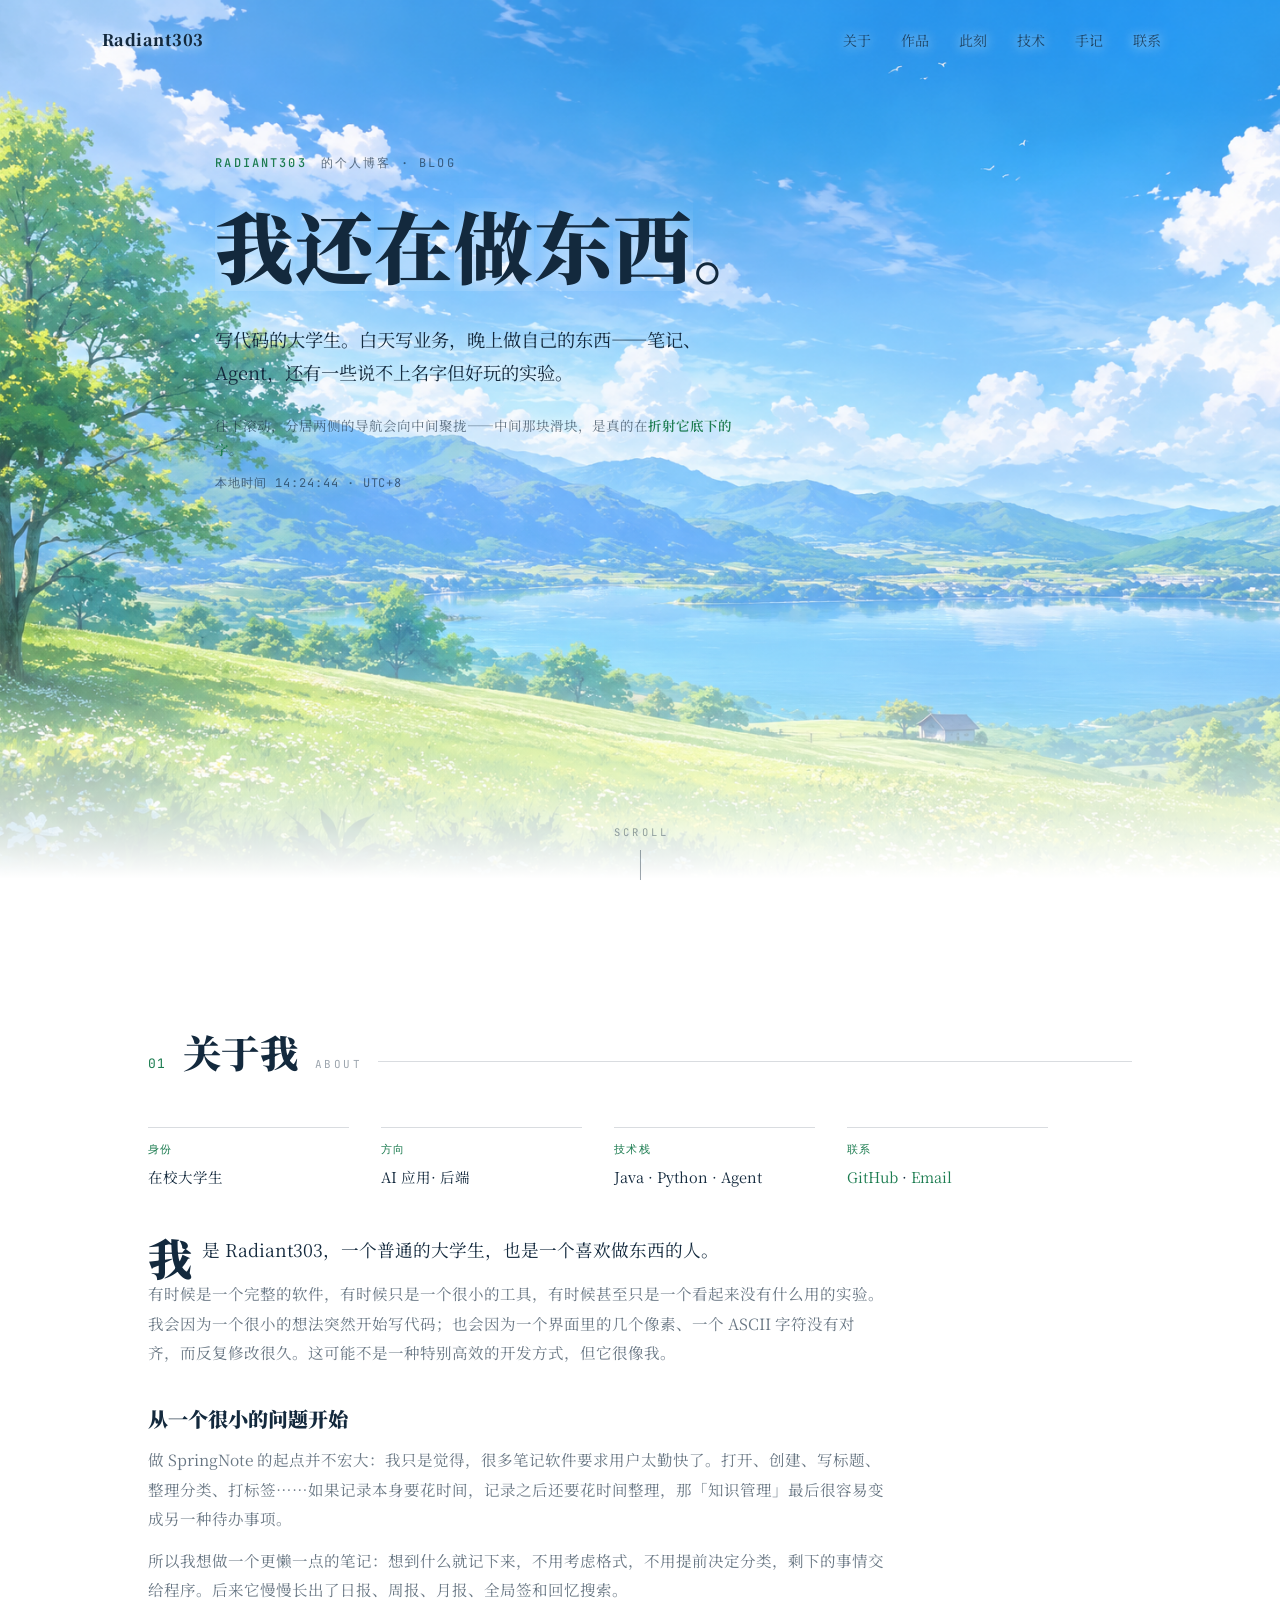
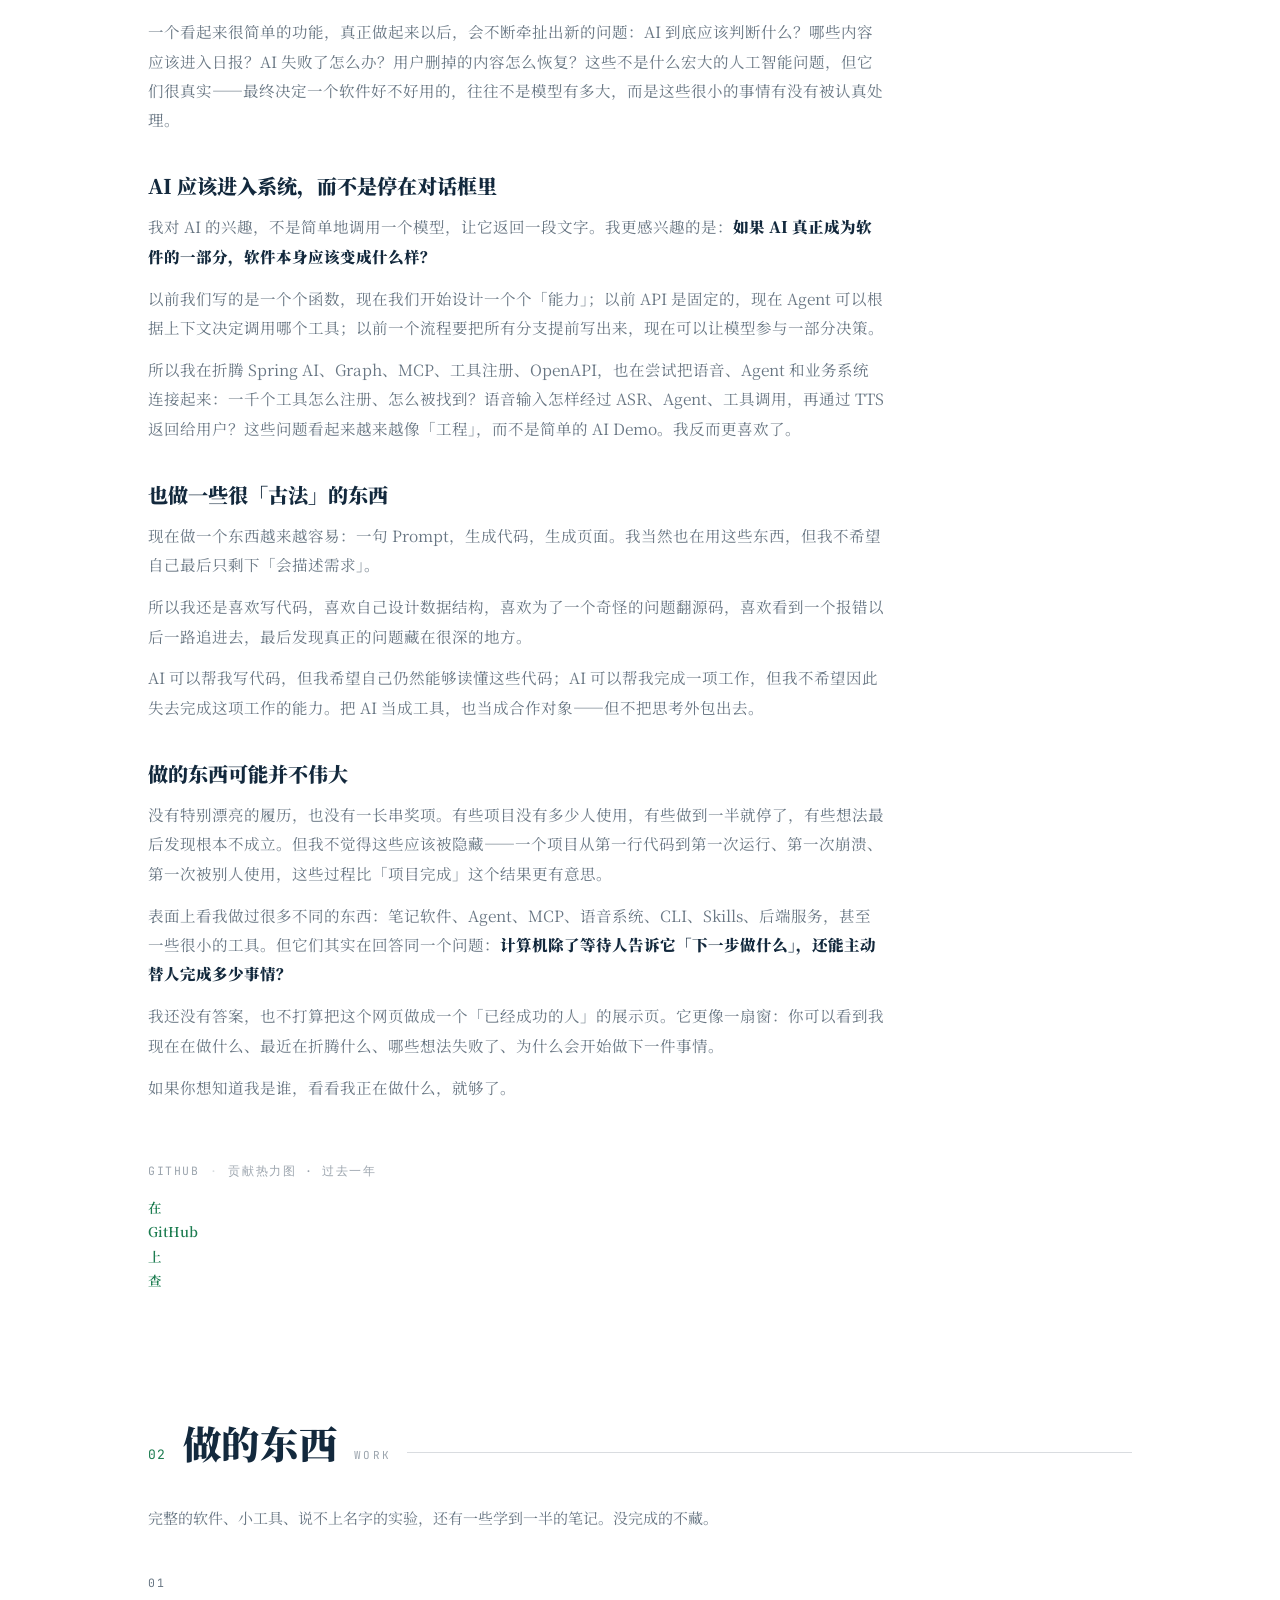
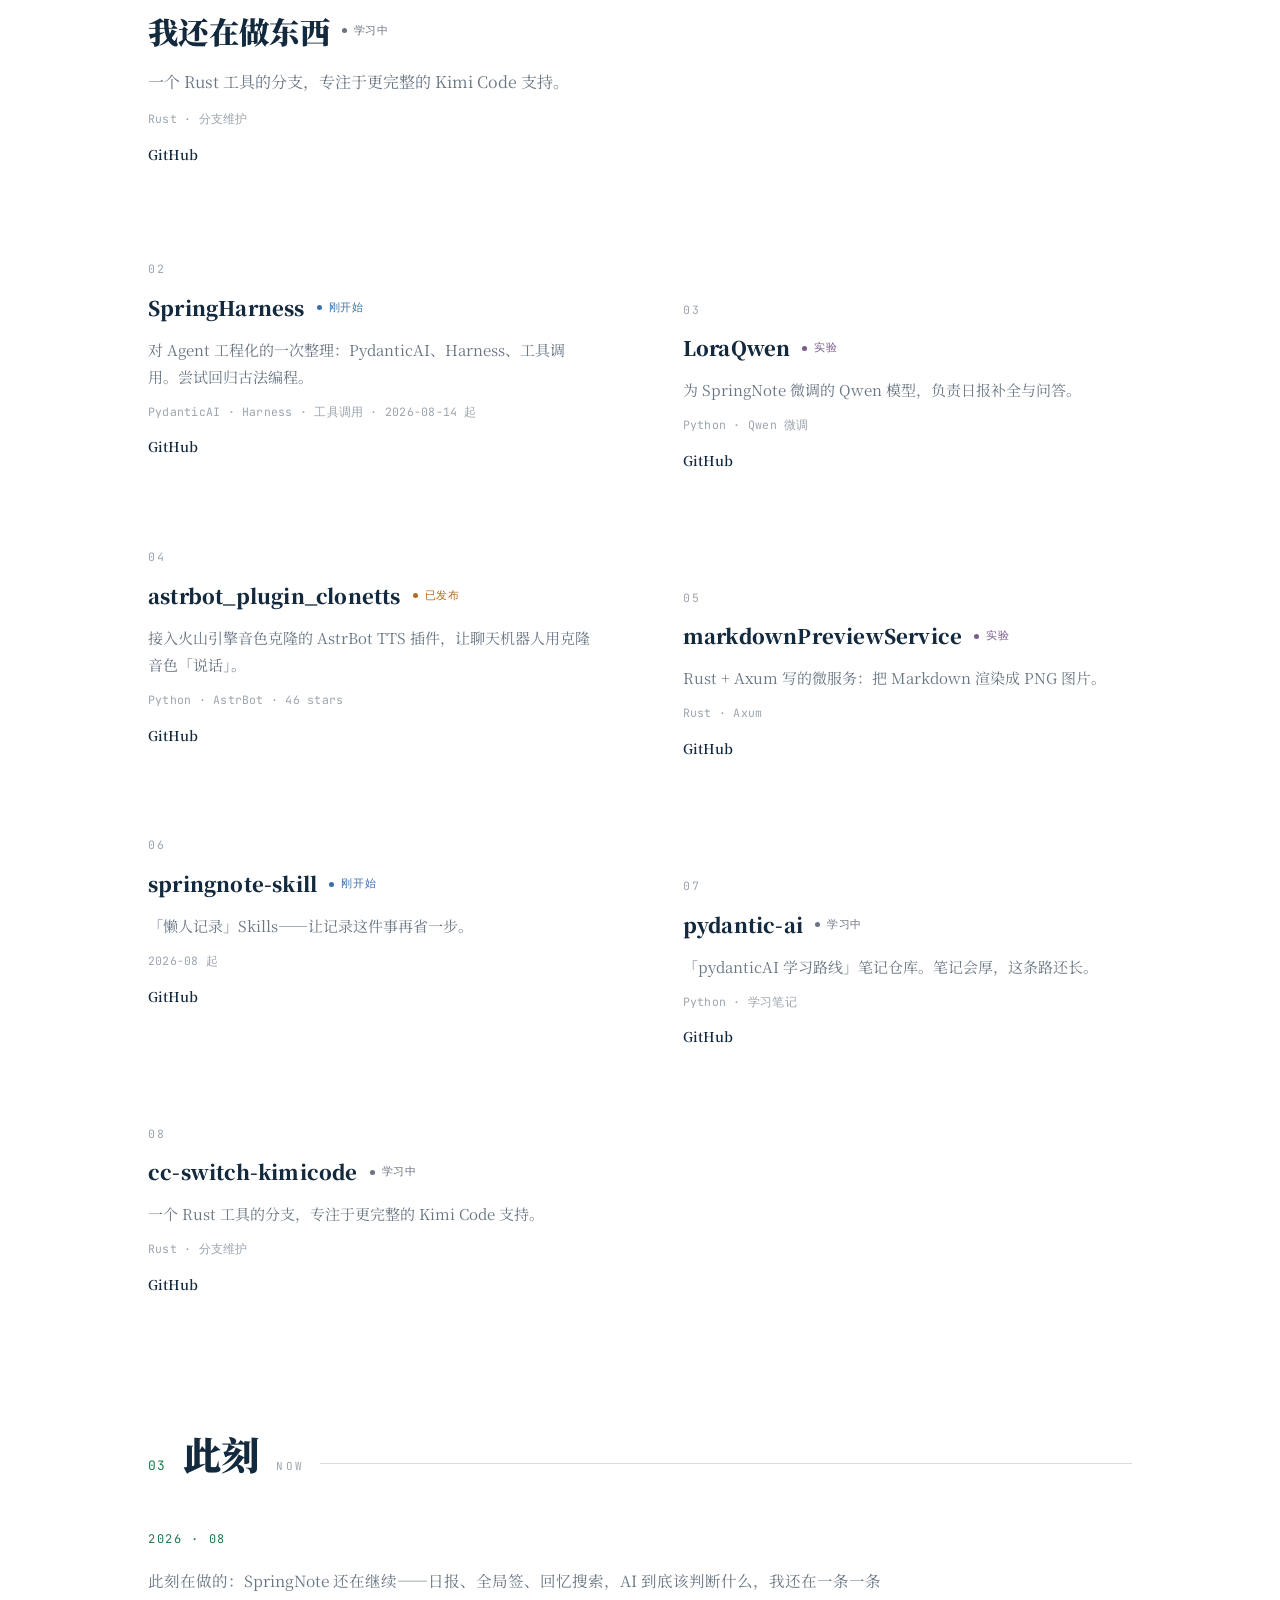
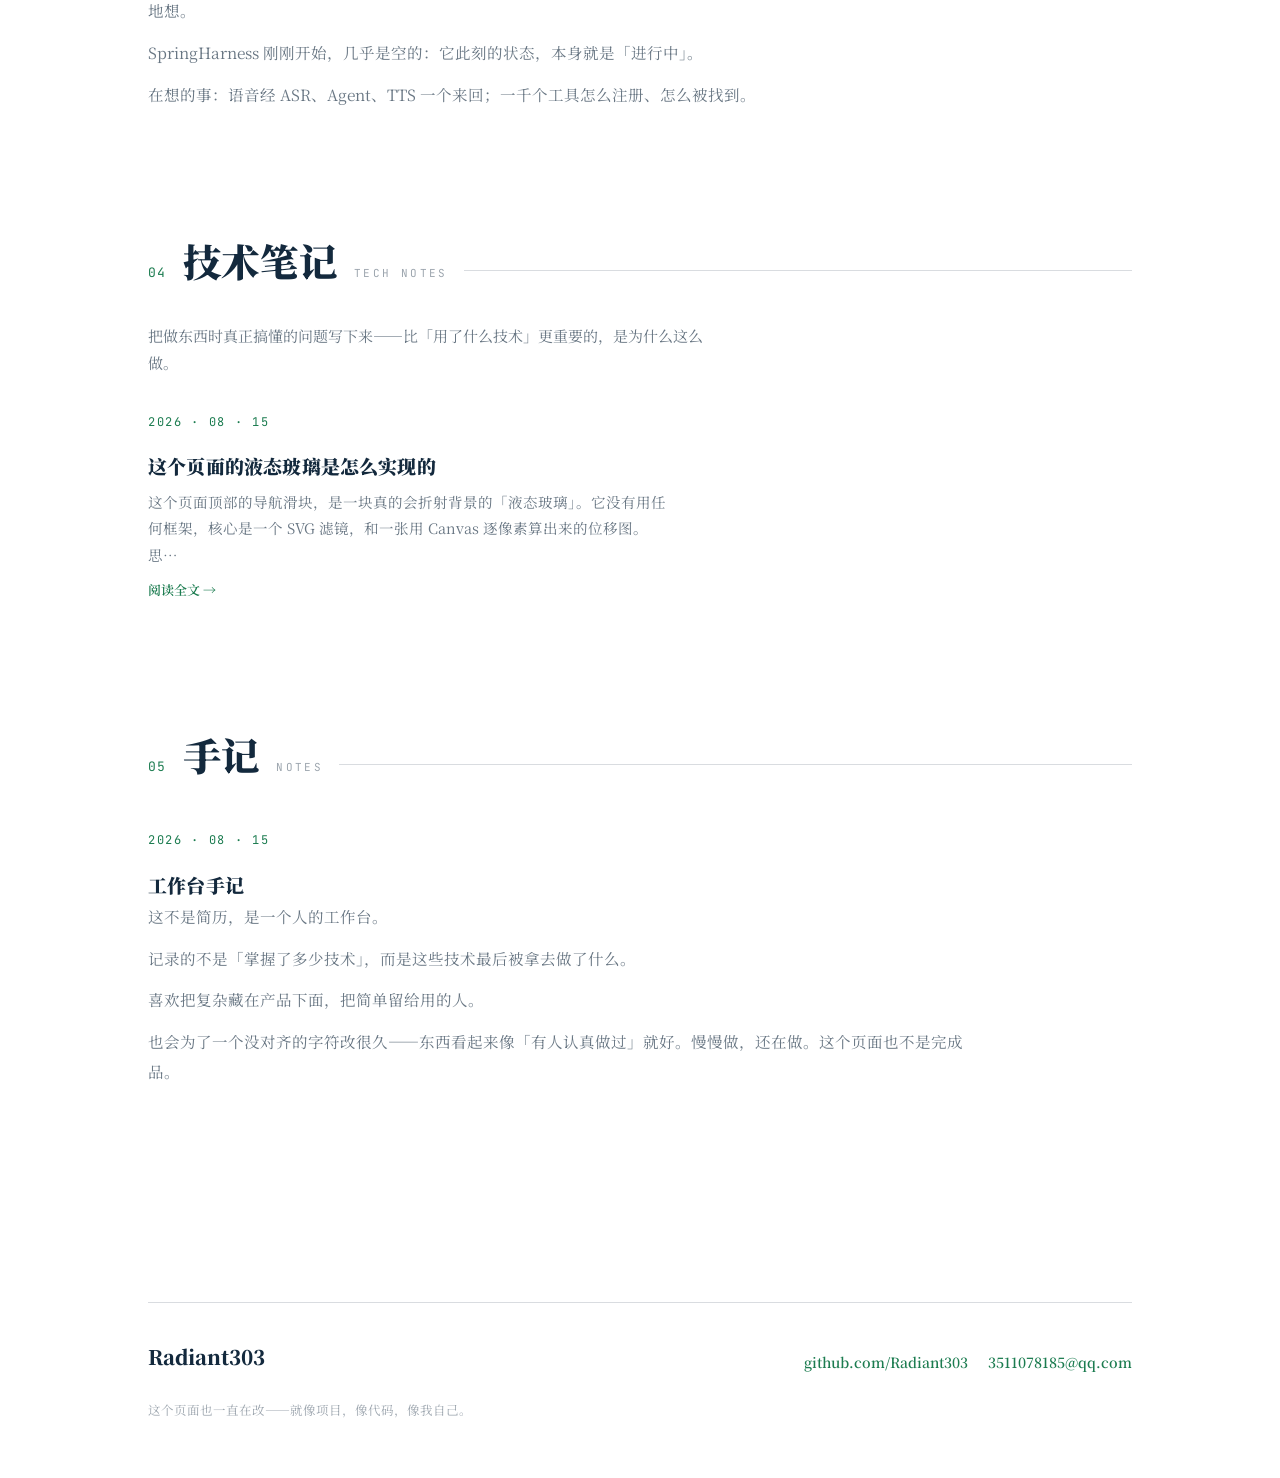
==== commit 63dc389e: "动态读取" ====
--- a/index.html
+++ b/index.html
@@ -1,42 +1,50 @@
 <!DOCTYPE html>
 <!--
-  Radiant303 · 我还在做东西
+  Radiant303 · 个人博客
   ------------------------------------------------------------------
-  春日工作台：明亮的新海诚式风景 + 真实折射的液态玻璃。
-  · 液态玻璃与水面折射：SVG feDisplacementMap，位移图由 canvas 逐像素
-    按 fragment 函数生成 —— 思路来自 shuding/svg-shaders 与
-    shuding/liquid-glass（MIT），在此致谢。
-  · 动效语言：弹簧惯性的进场、倾斜、拖拽（参考 paulineosmont.com 的
-    物理感交互），全部手写原生 JS，无框架、无构建。
-  · 背景图：resource/background.png。
+  封面是 resource/background.png（新海诚风原野），画面底部溶进纯白正文区。
+  · 液态玻璃：SVG feDisplacementMap 折射，思路致谢 shuding/svg-shaders
+    与 shuding/liquid-glass（MIT）。全站仅顶部导航滑块一处，作为点缀。
+  · 导航：页面顶部时品牌与链接分居两侧，下滑后向中间聚拢。
+  · 标题逐字升起；滚动渐显 IntersectionObserver。
+  · 每个字都能在 Markdown 里改（见 README），全部走相对路径读 content/：
+      content/site.md      → 页面上的所有固定文案（hero/导航/节标题/速览/页脚）
+      content/files.md     → 文件清单（手记/作品/技术笔记各列文件名）
+      content/about.md     → 「关于我」正文
+      content/now.md       → 「此刻」正文
+      content/projects/    → 作品，一个项目一个 md
+      content/tech/        → 技术笔记，经 post.html 阅读
+      content/*.md         → 手记
+  · 原生 JS 手写，无框架、无构建。
 -->
 <html lang="zh-CN">
 <head>
 <meta charset="UTF-8">
 <meta name="viewport" content="width=device-width, initial-scale=1.0">
-<title>Radiant303 · 我还在做东西</title>
-<meta name="description" content="这不是简历，是一个人的工作台。Radiant303 的个人主页——我还在做东西。">
+<title>Radiant303 · 个人博客</title>
+<meta name="description" content="Radiant303 的个人博客：项目、技术笔记与手记——也是一份活着的简历。">
 <meta name="theme-color" content="#a9d6ef">
-<meta property="og:title" content="Radiant303 · 我还在做东西">
-<meta property="og:description" content="这不是简历，是一个人的工作台。">
+<meta property="og:title" content="Radiant303 · 个人博客">
+<meta property="og:description" content="项目、技术笔记与手记——也是一份活着的简历。">
 <meta property="og:type" content="website">
 <meta property="og:image" content="https://radiant303.github.io/resource/background.png">
-<link rel="icon" href="data:image/svg+xml,%3Csvg xmlns='http://www.w3.org/2000/svg' viewBox='0 0 64 64'%3E%3Crect width='64' height='64' rx='14' fill='%23a9d6ef'/%3E%3Crect x='4' y='4' width='56' height='56' rx='12' fill='none' stroke='%23ffffff' stroke-opacity='.85' stroke-width='2'/%3E%3Ctext x='32' y='45' font-family='serif' font-size='34' text-anchor='middle' fill='%231c5c3f'%3E%E6%98%A5%3C/text%3E%3C/svg%3E">
-<link rel="preload" as="image" href="resource/background.png">
+<meta name="twitter:card" content="summary_large_image">
+<meta name="twitter:title" content="Radiant303 · 个人博客">
+<meta name="twitter:description" content="项目、技术笔记与手记——也是一份活着的简历。">
+<link rel="icon" href="data:image/svg+xml,%3Csvg xmlns='http://www.w3.org/2000/svg' viewBox='0 0 64 64'%3E%3Crect width='64' height='64' rx='10' fill='%231c7c50'/%3E%3Crect x='6' y='6' width='52' height='52' rx='7' fill='none' stroke='%23ffffff' stroke-opacity='.7' stroke-width='2.5'/%3E%3Ctext x='32' y='44' font-family='serif' font-size='32' text-anchor='middle' fill='%23ffffff'%3E%E6%98%A5%3C/text%3E%3C/svg%3E">
 <link rel="preconnect" href="https://fonts.googleapis.com">
 <link rel="preconnect" href="https://fonts.gstatic.com" crossorigin>
-<link href="https://fonts.googleapis.com/css2?family=Noto+Serif+SC:wght@600;900&family=Inter:wght@400;500;600&family=JetBrains+Mono:wght@400;500&display=swap" rel="stylesheet">
+<link href="https://fonts.googleapis.com/css2?family=Noto+Serif+SC:wght@400;600;900&family=JetBrains+Mono:wght@400;500&display=swap" rel="stylesheet">
 <style>
 /* ============ 基础 ============ */
 :root {
-  --ink: #13293d;            /* 深湖水蓝，压在天空上也读得清 */
-  --ink-2: rgba(19, 41, 61, .68);
-  --ink-3: rgba(19, 41, 61, .46);
+  --paper: #ffffff;          /* 素白 */
+  --ink: #13293d;            /* 深夜蓝黑 */
+  --ink-2: rgba(19, 41, 61, .64);
+  --ink-3: rgba(19, 41, 61, .42);
   --spring: #1c7c50;         /* 春绿，唯一强调色 */
-  --hairline: rgba(255, 255, 255, .55);
-  --hairline-d: rgba(19, 41, 61, .10);
+  --hairline: rgba(19, 41, 61, .16);
   --serif: "Noto Serif SC", "Songti SC", "SimSun", serif;
-  --sans: "Inter", "PingFang SC", "Microsoft YaHei", "Noto Sans CJK SC", sans-serif;
   --mono: "JetBrains Mono", "SF Mono", "Cascadia Code", "Consolas", monospace;
   --ease-spring: cubic-bezier(.22, .9, .26, 1.08);
   --ease-out: cubic-bezier(.16, 1, .3, 1);
@@ -44,375 +52,572 @@
 * { margin: 0; padding: 0; box-sizing: border-box; }
 html { scroll-behavior: smooth; }
 body {
-  font-family: var(--sans);
+  font-family: var(--serif);
+  font-weight: 400;
   color: var(--ink);
-  background: #a9d6ef;
-  line-height: 1.75;
+  background: var(--paper);
+  line-height: 1.8;
   -webkit-font-smoothing: antialiased;
   overflow-x: hidden;
 }
-::selection { background: rgba(28, 124, 80, .22); }
+::selection { background: rgba(28, 124, 80, .16); }
 a { color: inherit; text-decoration: none; }
 a:focus-visible { outline: 2px solid var(--spring); outline-offset: 3px; border-radius: 4px; }
 
-/* ============ 背景：风景 + 呼吸 ============ */
-.bg {
-  position: fixed; inset: -3%;
-  background: url("resource/background.png") center / cover no-repeat;
-  z-index: -2;
-  animation: breathe 70s ease-in-out infinite alternate;
-  will-change: transform;
-}
-@keyframes breathe {
-  from { transform: scale(1.00) translateY(0); }
-  to   { transform: scale(1.06) translateY(-1.2%); }
-}
-/* 湖面：一条会折射的"水" */
-.water {
-  position: fixed; left: 0; right: 0;
-  top: 57vh; height: 26vh;
-  z-index: -1;
-  pointer-events: none;
-  -webkit-mask: linear-gradient(transparent, #000 22%, #000 78%, transparent);
-  mask: linear-gradient(transparent, #000 22%, #000 78%, transparent);
-}
-
-/* ============ 液态玻璃 ============ */
+/* ============ 液态玻璃（全站仅导航滑块一处） ============ */
 .glass {
   position: relative;
-  border-radius: var(--r, 22px);
-  background: linear-gradient(135deg, rgba(255,255,255,.20), rgba(255,255,255,.06) 55%, rgba(255,255,255,.14));
-  box-shadow: 0 12px 40px rgba(19, 41, 61, .12), 0 2px 8px rgba(19, 41, 61, .06);
-}
-/* 发丝边（元素内容，不干扰 backdrop 折射） */
+  border-radius: var(--r, 999px);
+  background: linear-gradient(135deg, rgba(255,255,255,.30), rgba(255,255,255,.08) 55%, rgba(255,255,255,.20));
+  box-shadow: 0 10px 30px rgba(19, 41, 61, .14), 0 2px 6px rgba(19, 41, 61, .06);
+}
 .glass::before {
   content: ""; position: absolute; inset: 0; border-radius: inherit;
-  border: 1px solid var(--hairline);
-  border-bottom-color: var(--hairline-d);
+  border: 1px solid rgba(255, 255, 255, .65);
+  border-bottom-color: rgba(19, 41, 61, .12);
   pointer-events: none;
 }
-/* 沿整个圆角边框走的边缘光（上亮下暗，像真实玻璃的倒角） */
 .glass::after {
   content: ""; position: absolute; inset: 0; border-radius: inherit;
   box-shadow:
-    inset 0 1px 0 rgba(255, 255, 255, .65),
-    inset 1px 0 0 rgba(255, 255, 255, .22),
-    inset -1px 0 0 rgba(255, 255, 255, .14),
-    inset 0 -1px 0 rgba(19, 41, 61, .07);
+    inset 0 1px 0 rgba(255, 255, 255, .7),
+    inset 1px 0 0 rgba(255, 255, 255, .25),
+    inset -1px 0 0 rgba(255, 255, 255, .16),
+    inset 0 -1px 0 rgba(19, 41, 61, .08);
   pointer-events: none;
 }
-/* 不支持 url() 滤镜的浏览器：磨砂回退 */
-.glass-fallback .glass,
-.no-js .glass {
-  background: rgba(255, 255, 255, .48);
-  -webkit-backdrop-filter: blur(18px) saturate(1.4);
-  backdrop-filter: blur(18px) saturate(1.4);
-}
-.glass-fallback .water, .no-js .water { display: none; }
-
-/* ============ 导航 ============ */
-.nav {
-  position: fixed; top: 18px; left: 50%; transform: translateX(-50%);
-  z-index: 50;
-  --r: 999px;
-  display: flex; align-items: center; gap: 6px;
-  padding: 8px 10px;
-  font-size: 14px;
-  white-space: nowrap;
-}
-.nav .brand {
-  font-family: var(--serif); font-weight: 900; font-size: 15px;
-  padding: 4px 12px 4px 10px; letter-spacing: .02em;
-}
-.nav .links { display: flex; gap: 2px; }
-.nav .links a {
-  position: relative; padding: 4px 10px; border-radius: 999px;
-  color: var(--ink-2); transition: color .25s;
-}
-.nav .links a::after {
-  content: ""; position: absolute; left: 10px; right: 10px; bottom: 2px;
-  height: 1.5px; border-radius: 2px; background: var(--spring);
-  transform: scaleX(0); transform-origin: left; transition: transform .35s var(--ease-out);
-}
-.nav .links a:hover { color: var(--ink); }
-.nav .links a:hover::after { transform: scaleX(1); }
+.glass-fallback .glass, .no-js .glass {
+  background: rgba(255, 255, 255, .5);
+  -webkit-backdrop-filter: blur(14px);
+  backdrop-filter: blur(14px);
+}
+
+/* ============ 导航：顶部分居两侧，下滑后向中间聚拢 ============ */
+.nav { position: fixed; top: 0; left: 0; right: 0; z-index: 50; }
+.bar {
+  width: min(1080px, calc(100% - 48px)); margin: 0 auto;
+  display: flex; align-items: center; justify-content: space-between;
+  padding: 18px 0;
+}
+.nav.compact .bar { justify-content: center; gap: 26px; }
+.brand {
+  font-weight: 900; font-size: 16px; letter-spacing: .03em;
+  padding: 4px 2px; flex: none;
+}
+/* 分居两侧时文字直接压在封面上：加白色光晕保证可读；聚拢到纸面轨道后去掉 */
+.brand, .seg a { text-shadow: 0 1px 12px rgba(255, 255, 255, .95); }
+.nav:not(.compact) .seg a { color: rgba(19, 41, 61, .78); }
+.nav.compact .brand, .nav.compact .seg a { text-shadow: none; }
+.seg {
+  position: relative; display: flex; align-items: center; flex: none;
+  padding: 3px; border-radius: 999px;
+  background: transparent; border: 1px solid transparent;
+  transition: background .5s, border-color .5s, box-shadow .5s;
+}
+.nav.compact .seg {
+  background: rgba(19, 41, 61, .045);
+  border-color: rgba(19, 41, 61, .10);
+  box-shadow: 0 4px 18px rgba(19, 41, 61, .07);
+}
+.seg a {
+  position: relative; z-index: 1;
+  min-width: 58px; text-align: center;
+  padding: 6px 11px; font-size: 14px; border-radius: 999px;
+  color: var(--ink-2); transition: color .3s;
+}
+.seg a:hover { color: var(--ink); }
+.seg a.active { color: var(--ink); font-weight: 600; }
+/* 液态玻璃滑块：比轨道高出一截、浮在文字上，真实折射下方的字（仅聚拢后出现） */
+.seg .thumb {
+  position: absolute; z-index: 2; top: 50%; left: 0;
+  height: calc(100% + 8px); width: 92px;
+  pointer-events: none;
+  opacity: 0; transform: translate(0, -50%) scale(.85);
+  transition: transform .55s var(--ease-spring), opacity .3s, width .55s var(--ease-spring);
+}
+.seg .thumb.on { opacity: 1; }
+.nav:not(.compact) .thumb { opacity: 0 !important; }
 
 /* ============ 版式骨架 ============ */
-.wrap { max-width: 1120px; margin: 0 auto; padding: 0 clamp(20px, 5vw, 48px); }
-section { margin: 0 0 clamp(110px, 18vh, 190px); }
-.eyebrow {
+.wrap { max-width: 1080px; margin: 0 auto; padding: 0 clamp(22px, 5vw, 48px); }
+main { padding-bottom: clamp(70px, 11vh, 120px); }
+main section { margin: 0 0 clamp(84px, 13vh, 140px); }
+
+/* 节标题：编号 + 衬线大字 + 等宽英文 + 一根发丝线 */
+.sec-head { display: flex; align-items: baseline; gap: 16px; margin-bottom: clamp(30px, 4.5vh, 44px); }
+.sec-head::after { content: ""; flex: 1; height: 1px; background: var(--hairline); transform: translateY(-6px); }
+.sec-no { font-family: var(--mono); font-size: 13px; letter-spacing: .1em; color: var(--spring); }
+.sec-title { font-weight: 900; font-size: clamp(1.7rem, 3.4vw, 2.4rem); letter-spacing: .02em; }
+.sec-en { font-family: var(--mono); font-size: 11px; letter-spacing: .22em; color: var(--ink-3); text-transform: uppercase; }
+.sec-sub { font-size: 15px; color: var(--ink-2); max-width: 38em; margin: -14px 0 36px; }
+
+/* ============ Hero：新海诚封面（resource/background.png） ============ */
+.hero { position: relative; min-height: 100svh; overflow: hidden; }
+.inkbg {
+  position: absolute; inset: 0; z-index: 0;
+  background: url("resource/background.png") center / cover no-repeat;
+}
+/* 画面底部溶进纯白正文区，保证下文阅读不受干扰 */
+.hero::after {
+  content: ""; position: absolute; left: 0; right: 0; bottom: 0; height: 30%; z-index: 1;
+  background: linear-gradient(180deg, rgba(255, 255, 255, 0), var(--paper) 92%);
+  pointer-events: none;
+}
+.hero-in {
+  position: relative; z-index: 2;
+  min-height: 100svh; display: flex; flex-direction: column;
+  padding-top: clamp(132px, 17vh, 180px); padding-bottom: 46px;
+  padding-left: clamp(24px, 9vw, 150px);
+}
+.hero-eyebrow {
   font-family: var(--mono); font-size: 12px; letter-spacing: .18em;
-  color: var(--ink-3); text-transform: uppercase;
-  display: flex; align-items: center; gap: 14px; margin-bottom: 26px;
-}
-.eyebrow::after { content: ""; flex: 1; height: 1px; background: var(--hairline-d); }
-.eyebrow b { color: var(--spring); font-weight: 500; }
-
-/* ============ Hero ============ */
-.hero { min-height: 100svh; display: flex; flex-direction: column; justify-content: center; padding-top: 90px; }
-.hero .eyebrow { margin-bottom: 34px; }
-h1 {
-  font-family: var(--serif); font-weight: 900;
-  font-size: clamp(2.9rem, 8.5vw, 6.4rem);
-  line-height: 1.14; letter-spacing: .01em;
-  text-shadow: 0 1px 14px rgba(255, 255, 255, .4);
-  margin-bottom: 30px;
-}
-h1 .ch { display: inline-block; overflow: hidden; vertical-align: bottom; }
-h1 .ch > span { display: inline-block; transform: translateY(110%); }
-.no-js h1 .ch > span { transform: none; }
-.hero .sub {
-  max-width: 30em; font-size: clamp(1rem, 1.6vw, 1.13rem);
-  color: var(--ink-2); text-shadow: 0 1px 10px rgba(255,255,255,.35);
-}
-.hero .hint { margin-top: 26px; font-size: 13.5px; color: var(--ink-3); }
-.hero .hint b { color: var(--spring); font-weight: 500; }
-.hero .time {
-  margin-top: 14px; font-family: var(--mono); font-size: 12.5px;
-  letter-spacing: .08em; color: var(--ink-3);
-}
-/* 可拖拽的「春」玻璃块 */
-.haru {
-  position: fixed; z-index: 40;
-  right: clamp(24px, 9vw, 130px); top: 26vh;
-  width: 124px; height: 124px; --r: 30px;
-  display: grid; place-items: center;
-  font-family: var(--serif); font-weight: 900; font-size: 54px;
-  color: #173a2a; text-shadow: 0 1px 0 rgba(255,255,255,.5);
-  cursor: grab; user-select: none; -webkit-user-select: none;
-  touch-action: none;
-}
-.haru:active { cursor: grabbing; }
-
-/* ============ 作品 ============ */
-.cards { display: grid; grid-template-columns: repeat(3, 1fr); gap: 18px; }
-.card {
-  --r: 22px;
-  padding: 24px 24px 20px;
-  display: flex; flex-direction: column; min-height: 218px;
-  transform-style: preserve-3d; will-change: transform;
-  transition: box-shadow .4s;
-}
-.card:hover { box-shadow: 0 22px 60px rgba(19, 41, 61, .18), 0 4px 12px rgba(19, 41, 61, .08); }
-.card .glare {
-  content: ""; position: absolute; inset: 0; border-radius: inherit; pointer-events: none;
-  background: radial-gradient(320px circle at var(--gx, 50%) var(--gy, 50%), rgba(255,255,255,.34), transparent 65%);
-  opacity: 0; transition: opacity .4s;
-}
-.card:hover .glare { opacity: 1; }
-.card .top { display: flex; justify-content: space-between; align-items: flex-start; gap: 6px 12px; margin-bottom: 12px; flex-wrap: wrap; }
-.card h3 { font-family: var(--sans); font-weight: 600; font-size: 17.5px; letter-spacing: -.01em; overflow-wrap: anywhere; }
-.chip {
-  flex: none; display: inline-flex; align-items: center; gap: 6px;
-  font-size: 11.5px; padding: 3px 10px; border-radius: 999px;
-  background: rgba(255,255,255,.4); border: 1px solid var(--hairline);
-  color: var(--ink-2);
-}
-.chip i { width: 6px; height: 6px; border-radius: 50%; background: currentColor; }
-.chip.doing  { color: #157347; }
-.chip.new    { color: #1668b4; }
-.chip.lab    { color: #6d4fc2; }
-.chip.shipped{ color: #b45f06; }
-.chip.learning{ color: #5c6b7a; }
-.card p { font-size: 14px; color: var(--ink-2); line-height: 1.7; }
-.card .meta {
-  margin-top: auto; padding-top: 16px;
-  font-family: var(--mono); font-size: 11.5px; letter-spacing: .02em;
-  color: var(--ink-3);
-}
-.card .links { margin-top: 10px; display: flex; gap: 16px; font-size: 13px; font-weight: 500; }
-.card .links a { color: var(--spring); position: relative; }
-.card .links a::after {
+  color: var(--ink-2); text-transform: uppercase;
+  display: flex; align-items: center; gap: 14px;
+  text-shadow: 0 1px 14px rgba(255, 255, 255, .9);
+}
+.hero-eyebrow b, .hero-eyebrow strong { color: var(--spring); font-weight: 500; }
+.title {
+  font-weight: 900; letter-spacing: .02em; line-height: 1.18;
+  font-size: clamp(2.6rem, 6.4vw, 4.9rem);
+  margin-top: 2.6vh; max-width: 12em;
+  text-shadow: 0 2px 26px rgba(255, 255, 255, .8);
+}
+.title .ch { display: inline-block; overflow: hidden; vertical-align: bottom; }
+.title .ch > span { display: inline-block; transform: translateY(112%); }
+.no-js .title .ch > span { transform: none; }
+.hero-foot { max-width: 34em; margin-top: 3.6vh; }
+.hero-foot .sub { font-size: clamp(1rem, 1.6vw, 1.14rem); color: var(--ink); text-shadow: 0 1px 16px rgba(255, 255, 255, .95); }
+.hero-foot .hint { margin-top: 24px; font-size: 13.5px; color: var(--ink-2); text-shadow: 0 1px 12px rgba(255, 255, 255, .95); }
+.hero-foot .hint b, .hero-foot .hint strong { color: var(--spring); font-weight: 600; }
+.hero-foot .time { margin-top: 12px; font-family: var(--mono); font-size: 12px; letter-spacing: .08em; color: var(--ink-2); text-shadow: 0 1px 12px rgba(255, 255, 255, .95); }
+.cue {
+  position: absolute; left: 50%; bottom: 20px; transform: translateX(-50%);
+  font-family: var(--mono); font-size: 10.5px; letter-spacing: .3em; text-indent: .3em;
+  color: var(--ink-3); text-align: center; z-index: 2;
+}
+.cue i {
+  display: block; width: 1px; height: 30px; margin: 8px auto 0;
+  background: var(--ink-3); transform-origin: top;
+  animation: cue 2.2s var(--ease-out) infinite;
+}
+@keyframes cue { 0% { transform: scaleY(0); } 45% { transform: scaleY(1); } 100% { transform: scaleY(1); opacity: 0; } }
+
+/* ============ 关于 ============ */
+.facts {
+  max-width: 900px; display: grid; grid-template-columns: repeat(4, 1fr);
+  gap: 20px 32px; margin-bottom: 44px;
+}
+.facts > div { border-top: 1px solid var(--hairline); padding-top: 12px; }
+.facts dt { font-family: var(--mono); font-size: 11px; letter-spacing: .12em; color: var(--spring); margin-bottom: 6px; }
+.facts dd { font-size: 14.5px; color: var(--ink); line-height: 1.65; }
+.facts dd a { color: var(--spring); }
+.facts dd a:hover { text-decoration: underline; text-underline-offset: 3px; }
+.about-prose { max-width: 46em; }
+.about-prose .prose > p:first-of-type { font-size: 1.14em; color: var(--ink); }
+.about-prose .prose > p:first-of-type::first-letter {
+  font-size: 2.5em; font-weight: 900; float: left;
+  line-height: .95; padding: 4px 10px 0 0; color: var(--ink);
+}
+.about-prose .prose h2, .about-prose .prose h3 { font-weight: 900; font-size: 1.3em; margin-top: 1.8em; }
+
+/* GitHub 贡献热力图：站点春绿色阶，手绘格子 */
+.contrib { margin-top: clamp(44px, 6.5vh, 60px); overflow-x: auto; padding-bottom: 8px; }
+.cg-cap {
+  font-family: var(--mono); font-size: 11.5px; letter-spacing: .14em;
+  color: var(--ink-3); text-transform: uppercase; margin-bottom: 14px;
+  display: flex; align-items: center; gap: 10px;
+}
+.cg-cap .cg-dot { color: var(--hairline); }
+.cg-cap b { color: var(--spring); font-weight: 500; }
+.cg-grid {
+  display: grid; grid-auto-flow: column;
+  grid-template-rows: repeat(7, 10px); grid-auto-columns: 10px;
+  gap: 3px; width: max-content;
+}
+.cg-cell { width: 10px; height: 10px; border-radius: 2.5px; background: rgba(19, 41, 61, .07); }
+.cg-cell.pad { background: transparent; }
+.cg-cell.l1 { background: #b5e2c5; }
+.cg-cell.l2 { background: #7cc79a; }
+.cg-cell.l3 { background: #43a06d; }
+.cg-cell.l4 { background: #1c7c50; }
+.cg-fallback { font-size: 13.5px; font-weight: 600; color: var(--spring); }
+
+/* ============ 作品：领衔一件 + 双列错落，不用列表线 ============ */
+.works { max-width: 980px; }
+.work { padding: 6px 0; }
+.work.feat { max-width: 620px; margin-bottom: clamp(56px, 9vh, 88px); }
+.wgrid {
+  display: grid; grid-template-columns: 1fr 1fr;
+  column-gap: clamp(48px, 7vw, 96px); row-gap: clamp(48px, 7vh, 72px);
+  align-items: start;
+}
+.wgrid .work:nth-child(even) { margin-top: clamp(28px, 4.5vh, 52px); }
+.wnum {
+  display: block; font-family: var(--mono); font-size: 11.5px; letter-spacing: .18em;
+  color: var(--ink-3); margin-bottom: 10px; user-select: none;
+}
+.work.feat .wnum { color: var(--ink-2); }
+.wbody h3 { font-size: 20px; font-weight: 900; letter-spacing: .01em; display: flex; align-items: center; gap: 12px; flex-wrap: wrap; }
+.work.feat .wbody h3 { font-size: clamp(1.5rem, 2.6vw, 1.9rem); }
+.st { font-family: var(--mono); font-size: 11px; letter-spacing: .06em; display: inline-flex; align-items: center; gap: 7px; font-weight: 400; }
+.st i { width: 5px; height: 5px; border-radius: 50%; background: currentColor; }
+.st.doing   { color: #1c7c50; }
+.st.new     { color: #3a6ea8; }
+.st.lab     { color: #7a5a8c; }
+.st.shipped { color: #b26a21; }
+.st.learning{ color: #6b7280; }
+.st.plain   { color: var(--ink-3); }
+.wbody .desc { font-size: 15px; color: var(--ink-2); margin-top: 10px; max-width: 34em; }
+.work.feat .wbody .desc { font-size: 16px; }
+.wbody .meta { font-family: var(--mono); font-size: 11.5px; letter-spacing: .02em; color: var(--ink-3); margin-top: 12px; }
+.wbody .wlinks { margin-top: 12px; display: flex; gap: 20px; font-size: 13.5px; font-weight: 600; }
+.wlinks a { color: var(--ink); position: relative; }
+.wlinks a::after {
   content: ""; position: absolute; left: 0; right: 0; bottom: -2px; height: 1px;
   background: currentColor; transform: scaleX(0); transform-origin: left;
   transition: transform .3s var(--ease-out);
 }
-.card .links a:hover::after { transform: scaleX(1); }
-
-/* ============ 此刻 / 碎语 ============ */
-.now-card { --r: 26px; padding: clamp(26px, 4vw, 44px); max-width: 760px; }
-.now-card .date { font-family: var(--mono); font-size: 12.5px; letter-spacing: .14em; color: var(--spring); margin-bottom: 14px; }
-.now-card p { font-size: 15.5px; color: var(--ink-2); }
-.now-card p + p { margin-top: 12px; }
-.notes { max-width: 760px; }
-.notes p {
-  font-family: var(--serif); font-weight: 600;
-  font-size: clamp(1.25rem, 2.6vw, 1.8rem); line-height: 1.8;
-  text-shadow: 0 1px 12px rgba(255,255,255,.4);
-}
-.notes p + p { margin-top: 34px; }
-.notes .small {
-  font-family: var(--sans); font-weight: 400; font-size: 15px;
-  color: var(--ink-2); text-shadow: none;
-}
+.wlinks a:hover::after { transform: scaleX(1); }
+
+/* ============ 此刻 ============ */
+.now-body-wrap { max-width: 46em; }
+.date { font-family: var(--mono); font-size: 12px; letter-spacing: .14em; color: var(--spring); margin-bottom: 16px; }
+
+/* ============ 技术笔记 / 手记 ============ */
+.entries { max-width: 820px; }
+.entry { display: block; }
+.entry + .entry { margin-top: clamp(38px, 6vh, 54px); }
+.entry h3 { font-size: 19px; font-weight: 900; letter-spacing: .01em; }
+.entry h3 a, a.entry h3 { transition: color .3s; }
+a.entry:hover h3 { color: var(--spring); }
+.entry .excerpt { font-size: 14.5px; color: var(--ink-2); margin-top: 6px; max-width: 36em; }
+.entry .go { font-size: 13px; color: var(--spring); font-weight: 600; margin-top: 10px; display: inline-block; }
+.entry .go i { font-style: normal; display: inline-block; transition: transform .3s var(--ease-out); }
+a.entry:hover .go i { transform: translateX(4px); }
+
+/* Markdown 排版 */
+.prose { font-size: 15.5px; line-height: 1.9; color: var(--ink-2); }
+.prose p + p { margin-top: .8em; }
+.prose h2, .prose h3, .prose h4 { color: var(--ink); line-height: 1.5; margin: 1.3em 0 .55em; font-weight: 900; }
+.prose h2 { font-size: 1.28em; } .prose h3 { font-size: 1.14em; } .prose h4 { font-size: 1.02em; }
+.prose > :first-child { margin-top: 0; }
+.prose a { color: var(--spring); text-decoration: underline; text-underline-offset: 3px; }
+.prose strong { color: var(--ink); font-weight: 900; }
+.prose code {
+  font-family: var(--mono); font-size: .84em;
+  background: rgba(19, 41, 61, .06); border: 1px solid rgba(19, 41, 61, .10);
+  padding: .12em .42em; border-radius: 5px; word-break: break-all;
+}
+.prose pre {
+  background: #232323;
+  border-radius: 10px; padding: 15px 18px; overflow-x: auto; margin: 1em 0;
+}
+.prose pre code { background: none; border: 0; padding: 0; font-size: 13px; line-height: 1.75; color: #e9e9e6; }
+.prose ul, .prose ol { padding-left: 1.4em; margin: .6em 0; }
+.prose li + li { margin-top: .3em; }
+.prose blockquote { border-left: 2px solid var(--spring); padding-left: 14px; margin: .9em 0; }
+.prose hr { border: 0; border-top: 1px solid var(--hairline); margin: 1.5em 0; }
+.prose img { max-width: 100%; border-radius: 10px; display: block; margin: 1em 0; }
+
+/* GitHub 仓库卡片：md 里单独一行的仓库链接自动渲染成卡片 */
+.gh-card { margin: 1.1em 0; }
+.gh-card .ghc-plain { color: var(--spring); }
+a.ghc, .prose a.ghc {
+  display: block; padding: 15px 18px 13px;
+  background: #fff; border: 1px solid var(--hairline); border-radius: 12px;
+  color: var(--ink); text-decoration: none;
+  transition: border-color .25s, box-shadow .25s var(--ease-out), transform .25s var(--ease-out);
+}
+a.ghc:hover {
+  border-color: rgba(19, 41, 61, .30);
+  box-shadow: 0 10px 26px rgba(19, 41, 61, .09);
+  transform: translateY(-2px);
+}
+.ghc-head { display: flex; align-items: center; gap: 9px; }
+.ghc-head img { width: 20px; height: 20px; border-radius: 50%; flex: none; }
+.ghc-name { font-size: 15px; color: var(--ink-2); min-width: 0; overflow: hidden; text-overflow: ellipsis; white-space: nowrap; }
+.ghc-name b { color: var(--ink); font-weight: 900; }
+.ghc-site { margin-left: auto; font-family: var(--mono); font-size: 10.5px; letter-spacing: .14em; color: var(--ink-3); flex: none; }
+.ghc-desc { display: block; font-size: 14px; color: var(--ink-2); margin-top: 9px; line-height: 1.7; }
+.ghc-meta { display: flex; align-items: center; gap: 18px; margin-top: 11px; font-family: var(--mono); font-size: 11.5px; color: var(--ink-3); }
+.ghc-meta svg { width: 12px; height: 12px; vertical-align: -1.5px; fill: currentColor; margin-right: 5px; }
+.ghc-dot { display: inline-block; width: 8px; height: 8px; border-radius: 50%; background: var(--spring); margin-right: 6px; }
 
 /* ============ 页脚 ============ */
-footer { padding: 0 0 60px; }
-.foot {
-  border-top: 1px solid var(--hairline-d); padding-top: 34px;
-  display: flex; justify-content: space-between; align-items: flex-end;
-  gap: 24px; flex-wrap: wrap;
-}
-.foot .who { font-family: var(--serif); font-weight: 900; font-size: 20px; }
-.foot .links { display: flex; gap: 20px; font-size: 14px; font-weight: 500; }
+footer { padding: 0 0 56px; }
+.foot { border-top: 1px solid var(--hairline); padding-top: 36px; display: flex; justify-content: space-between; align-items: flex-end; gap: 24px; flex-wrap: wrap; }
+.foot .who { font-weight: 900; font-size: 20px; display: flex; align-items: center; gap: 12px; }
+.foot .links { display: flex; gap: 20px; font-size: 14px; font-weight: 600; }
 .foot .links a { color: var(--spring); }
 .foot .links a:hover { text-decoration: underline; text-underline-offset: 4px; }
 .foot .note { font-size: 12.5px; color: var(--ink-3); width: 100%; }
-.foot .note code { font-family: var(--mono); font-size: 11.5px; }
+.foot .note code { font-family: var(--mono); font-size: 11px; }
 
 /* ============ 进场动效 ============ */
 [data-reveal] {
-  opacity: 0; transform: translateY(34px) scale(.985);
+  opacity: 0; transform: translateY(30px);
   transition: opacity .9s var(--ease-out), transform .9s var(--ease-spring);
 }
 [data-reveal].in { opacity: 1; transform: none; }
 .no-js [data-reveal] { opacity: 1; transform: none; }
 
 /* ============ 响应式 ============ */
-@media (max-width: 900px) { .cards { grid-template-columns: repeat(2, 1fr); } }
+@media (max-width: 760px) { .facts { grid-template-columns: 1fr 1fr; } }
+@media (max-width: 900px) {
+  .wgrid { grid-template-columns: 1fr; row-gap: 46px; }
+  .wgrid .work:nth-child(even) { margin-top: 0; }
+}
 @media (max-width: 640px) {
-  .cards { grid-template-columns: 1fr; }
-  .nav { font-size: 12px; padding: 6px 8px; gap: 2px; max-width: calc(100vw - 20px); }
-  .nav .brand { font-size: 13.5px; padding: 4px 6px 4px 8px; }
-  .nav .links a { padding: 4px 7px; }
-  .haru { width: 92px; height: 92px; font-size: 40px; top: auto; bottom: 12vh; right: 20px; --r: 24px; }
-  .water { top: 60vh; height: 20vh; }
+  .bar { width: calc(100% - 28px); padding: 12px 0; }
+  .nav.compact .bar { gap: 8px; }
+  .nav.compact .brand { display: none; }
+  .brand { font-size: 12.5px; }
+  .seg a { min-width: 0; padding: 5px 6px; font-size: 11.5px; }
+  .hero-in { padding-top: clamp(112px, 14vh, 150px); padding-left: 24px; }
+  .inkbg { background-position: 42% center; }
+  .title { font-size: clamp(2.1rem, 9.2vw, 3rem); }
   .foot { align-items: flex-start; flex-direction: column; }
 }
 
 /* ============ 动效降级 ============ */
 @media (prefers-reduced-motion: reduce) {
   html { scroll-behavior: auto; }
-  .bg { animation: none; }
+  .cue i { animation: none; }
   [data-reveal] { opacity: 1; transform: none; transition: none; }
-  h1 .ch > span { transform: none; }
+  .title .ch > span { transform: none; }
   * { transition-duration: .01ms !important; animation-duration: .01ms !important; }
 }
 </style>
 <noscript><style>
   [data-reveal] { opacity: 1 !important; transform: none !important; }
-  h1 .ch > span { transform: none !important; }
-  .glass { background: rgba(255,255,255,.48); -webkit-backdrop-filter: blur(18px) saturate(1.4); backdrop-filter: blur(18px) saturate(1.4); }
-  .water { display: none; }
+  .title .ch > span { transform: none !important; }
 </style></noscript>
 </head>
 <body>
 
-<div class="bg" aria-hidden="true"></div>
-<div class="water" data-water aria-hidden="true"></div>
-
-<nav class="nav glass" data-glass data-radius="999" data-bezel="18" data-rim="8" aria-label="页面导航">
-  <span class="brand">Radiant303</span>
-  <div class="links">
-    <a href="#work">作品</a>
-    <a href="#now">此刻</a>
-    <a href="#notes">碎语</a>
-    <a href="#contact">联系</a>
+<header class="nav" id="nav">
+  <div class="bar">
+    <a class="brand" href="#top" id="brand">Radiant303</a>
+    <nav class="seg" id="seg" aria-label="页面导航">
+      <a href="#about">关于</a>
+      <a href="#work">作品</a>
+      <a href="#now">此刻</a>
+      <a href="#tech">技术</a>
+      <a href="#notes">手记</a>
+      <a href="#contact">联系</a>
+      <span class="thumb glass" data-glass data-radius="999" data-bezel="16" data-rim="9" data-mag="0.09" aria-hidden="true"></span>
+    </nav>
   </div>
-</nav>
-
-<div class="haru glass" data-glass data-radius="30" data-bezel="26" data-rim="12" id="haru" role="img" aria-label="一块写着春字的液态玻璃，可以拖拽">春</div>
-
-<main class="wrap">
-
-  <!-- Hero -->
-  <section class="hero">
-    <p class="eyebrow" style="margin-bottom:34px"><b>Radiant303</b> 个人工作台 · Workbench</p>
-    <h1 id="title">我还在做东西。</h1>
-    <p class="sub" data-reveal>写代码的大学生。白天写业务，晚上做自己的东西——笔记、Agent，还有一些说不上名字但好玩的实验。</p>
-    <p class="hint" data-reveal style="transition-delay:.15s">页面上那块「春」字玻璃是真的在<b>折射背后的风景</b>——可以拖着玩。</p>
-    <p class="time" data-reveal style="transition-delay:.25s">本地时间 <span id="clock">--:--:--</span> · UTC+8</p>
-  </section>
-
-  <!-- 作品 -->
-  <section id="work">
-    <p class="eyebrow" data-reveal><b>01</b> 做的东西 · Work</p>
-    <div class="cards">
-
-      <article class="card glass" data-glass data-radius="22" data-bezel="26" data-reveal>
-        <div class="top"><h3>SpringNote</h3><span class="chip doing"><i></i>进行中</span></div>
-        <p>给懒人用的笔记：随手记，剩下的交给 AI——自动整理成日报、周报、月报；全局标签，回忆搜索。</p>
-        <p class="meta">Flutter · Dart · 504 stars · 51 forks · AGPL-3.0 · 2026-06 起</p>
-        <div class="links"><a href="https://github.com/Radiant303/SpringNote">GitHub</a><a href="https://radiant303.github.io/SpringNote/">主页</a></div>
-        <span class="glare"></span>
-      </article>
-
-      <article class="card glass" data-glass data-radius="22" data-bezel="26" data-reveal style="transition-delay:.06s">
-        <div class="top"><h3>SpringHarness</h3><span class="chip new"><i></i>刚开始</span></div>
-        <p>对 Agent 工程化的一次整理：PydanticAI、Harness、工具调用。尝试回归古法编程。</p>
-        <p class="meta">PydanticAI · Harness · 工具调用 · 2026-08-14 起</p>
-        <div class="links"><a href="https://github.com/Radiant303/spring-harness">GitHub</a></div>
-        <span class="glare"></span>
-      </article>
-
-      <article class="card glass" data-glass data-radius="22" data-bezel="26" data-reveal style="transition-delay:.12s">
-        <div class="top"><h3>LoraQwen</h3><span class="chip lab"><i></i>实验</span></div>
-        <p>为 SpringNote 微调的 Qwen 模型，负责日报补全与问答。</p>
-        <p class="meta">Python · Qwen 微调</p>
-        <div class="links"><a href="https://github.com/Radiant303/LoraQwen">GitHub</a></div>
-        <span class="glare"></span>
-      </article>
-
-      <article class="card glass" data-glass data-radius="22" data-bezel="26" data-reveal>
-        <div class="top"><h3>astrbot_plugin_clonetts</h3><span class="chip shipped"><i></i>已发布</span></div>
-        <p>接入火山引擎音色克隆的 AstrBot TTS 插件，让聊天机器人用克隆音色「说话」。</p>
-        <p class="meta">Python · AstrBot · 46 stars</p>
-        <div class="links"><a href="https://github.com/Radiant303/astrbot_plugin_clonetts">GitHub</a></div>
-        <span class="glare"></span>
-      </article>
-
-      <article class="card glass" data-glass data-radius="22" data-bezel="26" data-reveal style="transition-delay:.06s">
-        <div class="top"><h3>markdownPreviewService</h3><span class="chip lab"><i></i>实验</span></div>
-        <p>Rust + Axum 写的微服务：把 Markdown 渲染成 PNG 图片。</p>
-        <p class="meta">Rust · Axum</p>
-        <div class="links"><a href="https://github.com/Radiant303/markdownPreviewService">GitHub</a></div>
-        <span class="glare"></span>
-      </article>
-
-      <article class="card glass" data-glass data-radius="22" data-bezel="26" data-reveal style="transition-delay:.12s">
-        <div class="top"><h3>springnote-skill</h3><span class="chip new"><i></i>刚开始</span></div>
-        <p>「懒人记录」Skills——让记录这件事再省一步。</p>
-        <p class="meta">2026-08 起</p>
-        <div class="links"><a href="https://github.com/Radiant303/springnote-skill">GitHub</a></div>
-        <span class="glare"></span>
-      </article>
-
-      <article class="card glass" data-glass data-radius="22" data-bezel="26" data-reveal>
-        <div class="top"><h3>pydantic-ai</h3><span class="chip learning"><i></i>学习中</span></div>
-        <p>「pydanticAI 学习路线」笔记仓库。笔记会厚，这条路还长。</p>
-        <p class="meta">Python · 学习笔记</p>
-        <div class="links"><a href="https://github.com/Radiant303/pydantic-ai">GitHub</a></div>
-        <span class="glare"></span>
-      </article>
-
-      <article class="card glass" data-glass data-radius="22" data-bezel="26" data-reveal style="transition-delay:.06s">
-        <div class="top"><h3>cc-switch-kimicode</h3><span class="chip learning"><i></i>学习中</span></div>
-        <p>一个 Rust 工具的分支，专注于更完整的 Kimi Code 支持。</p>
-        <p class="meta">Rust · 分支维护</p>
-        <div class="links"><a href="https://github.com/Radiant303/cc-switch-kimicode">GitHub</a></div>
-        <span class="glare"></span>
-      </article>
-
+</header>
+
+<main>
+
+  <!-- Hero：新海诚封面 -->
+  <section class="hero" id="top">
+    <div class="inkbg" aria-hidden="true"></div>
+    <div class="hero-in wrap">
+      <p class="hero-eyebrow" id="h-eyebrow"><b>Radiant303</b> 的个人博客 · Blog</p>
+      <h1 class="title" id="title">我还在做东西。</h1>
+      <div class="hero-foot">
+        <p class="sub" id="h-sub" data-reveal>写代码的大学生。白天写业务，晚上做自己的东西——笔记、Agent，还有一些说不上名字但好玩的实验。</p>
+        <p class="hint" id="h-hint" data-reveal style="transition-delay:.15s">往下滚动，分居两侧的导航会向中间聚拢——中间那块滑块，是真的在<b>折射它底下的字</b>。</p>
+        <p class="time" data-reveal style="transition-delay:.25s"><span id="h-time">本地时间</span> <span id="clock">--:--:--</span> · UTC+8</p>
+      </div>
+      <p class="cue" aria-hidden="true"><span id="h-cue">SCROLL</span><i></i></p>
     </div>
   </section>
 
-  <!-- 此刻 -->
-  <section id="now">
-    <p class="eyebrow" data-reveal><b>02</b> 此刻 · Now</p>
-    <div class="now-card glass" data-glass data-radius="26" data-bezel="30" data-reveal>
-      <p class="date">2026 · 08</p>
-      <p>SpringNote 还在继续——日报、全局签、回忆搜索，AI 到底该判断什么，我还在一条一条地想。</p>
-      <p>SpringHarness 刚刚开始，几乎是空的：它此刻的状态，本身就是「进行中」。在想的事：语音经 ASR、Agent、TTS 一个来回；一千个工具怎么注册、怎么被找到。</p>
+  <!-- 关于 -->
+  <section id="about" data-section="about">
+    <div class="wrap">
+      <div class="sec-head" data-reveal>
+        <span class="sec-no" aria-hidden="true">01</span>
+        <h2 class="sec-title">关于我</h2>
+        <span class="sec-en">About</span>
+      </div>
+      <dl class="facts" id="facts" data-reveal>
+        <div><dt>身份</dt><dd>在校大学生 · 喜欢做东西的人</dd></div>
+        <div><dt>方向</dt><dd>AI 应用工程（Agent / MCP）· 后端</dd></div>
+        <div><dt>技术栈</dt><dd>Java · Python · Dart · Rust · Spring Boot · Spring AI · Flutter</dd></div>
+        <div><dt>联系</dt><dd><a href="https://github.com/Radiant303" target="_blank" rel="noopener">GitHub</a> · <a href="mailto:3511078185@qq.com">3511078185@qq.com</a></dd></div>
+      </dl>
+      <div class="about-prose" data-reveal>
+        <div class="prose" id="about-body">
+          <p>我是 Radiant303，一个普通的大学生，也是一个喜欢做东西的人——有时候是一个完整的软件，有时候只是一个很小的工具，有时候甚至只是一个看起来没有什么用的实验。</p>
+          <p>我会因为一个很小的想法突然开始写代码；也会因为一个界面里的几个像素、一个 ASCII 字符没有对齐，而反复修改很久。这可能不是一种特别高效的开发方式，但它很像我。</p>
+          <p>我对 AI 的兴趣，不是调用一个模型让它返回一段文字，而是想弄明白：<strong>如果 AI 真正成为软件的一部分，软件本身应该变成什么样？</strong>所以我在折腾 Agent、MCP、Spring AI、工具注册，也在想一千个工具该怎么被找到、语音怎么经过 ASR、Agent、TTS 走一个来回。</p>
+          <p>同时我也喜欢一些「古法」的东西：自己设计数据结构，为一个奇怪的问题翻源码，把一个报错一路追到底。AI 可以帮我写代码，但我希望自己仍然读得懂这些代码——不把思考外包出去。</p>
+          <p>我做的东西并不伟大，有些没什么人用，有些做到一半就停了。但比起「完成了什么」，我更想留下这些过程。如果你想知道我是谁，看看我正在做什么，就够了。</p>
+        </div>
+      </div>
+      <!-- GitHub 贡献热力图：数据来自公开 JSON 接口，按站点色阶手绘 -->
+      <div class="contrib" id="contrib" data-reveal>
+        <p class="cg-cap">GITHUB<span class="cg-dot" aria-hidden="true">·</span><span id="cg-total">贡献热力图 · 过去一年</span></p>
+        <div class="cg-grid" id="cg-grid">
+          <a class="cg-fallback" href="https://github.com/Radiant303" target="_blank" rel="noopener">在 GitHub 上查看贡献记录 →</a>
+        </div>
+      </div>
     </div>
   </section>
 
-  <!-- 碎语 -->
-  <section id="notes" class="notes">
-    <p class="eyebrow" data-reveal><b>03</b> 碎语 · Notes</p>
-    <p data-reveal>这不是简历，是一个人的工作台。</p>
-    <p data-reveal style="transition-delay:.08s">记录的不是「掌握了多少技术」，<br>而是这些技术最后被拿去做了什么。</p>
-    <p data-reveal style="transition-delay:.16s">喜欢把复杂藏在产品下面，把简单留给用的人。</p>
-    <p class="small" data-reveal style="transition-delay:.24s">也会为了一个没对齐的字符改很久——东西看起来像「有人认真做过」就好。慢慢做，还在做。这个页面也不是完成品。</p>
+  <!-- 作品 -->
+  <section id="work" data-section="work">
+    <div class="wrap">
+      <div class="sec-head" data-reveal>
+        <span class="sec-no" aria-hidden="true">02</span>
+        <h2 class="sec-title">做的东西</h2>
+        <span class="sec-en">Work</span>
+      </div>
+      <p class="sec-sub" data-reveal>完整的软件、小工具、说不上名字的实验，还有一些学到一半的笔记。没完成的不藏。</p>
+      <div class="works" id="works">
+
+        <article class="work feat" data-reveal>
+          <span class="wnum" aria-hidden="true">01</span>
+          <div class="wbody">
+            <h3>SpringNote<span class="st doing"><i></i>进行中</span></h3>
+            <p class="desc">给懒人用的笔记：随手记，剩下的交给 AI——自动整理成日报、周报、月报；全局标签，回忆搜索。</p>
+            <p class="meta">Flutter · Dart · 504 stars · 51 forks · AGPL-3.0 · 2026-06 起</p>
+            <p class="wlinks"><a href="https://github.com/Radiant303/SpringNote" target="_blank" rel="noopener">GitHub</a><a href="https://radiant303.github.io/SpringNote/">主页</a></p>
+          </div>
+        </article>
+
+        <div class="wgrid">
+
+        <article class="work" data-reveal>
+          <span class="wnum" aria-hidden="true">02</span>
+          <div class="wbody">
+            <h3>SpringHarness<span class="st new"><i></i>刚开始</span></h3>
+            <p class="desc">对 Agent 工程化的一次整理：PydanticAI、Harness、工具调用。尝试回归古法编程。</p>
+            <p class="meta">PydanticAI · Harness · 工具调用 · 2026-08-14 起</p>
+            <p class="wlinks"><a href="https://github.com/Radiant303/spring-harness" target="_blank" rel="noopener">GitHub</a></p>
+          </div>
+        </article>
+
+        <article class="work" data-reveal>
+          <span class="wnum" aria-hidden="true">03</span>
+          <div class="wbody">
+            <h3>LoraQwen<span class="st lab"><i></i>实验</span></h3>
+            <p class="desc">为 SpringNote 微调的 Qwen 模型，负责日报补全与问答。</p>
+            <p class="meta">Python · Qwen 微调</p>
+            <p class="wlinks"><a href="https://github.com/Radiant303/LoraQwen" target="_blank" rel="noopener">GitHub</a></p>
+          </div>
+        </article>
+
+        <article class="work" data-reveal>
+          <span class="wnum" aria-hidden="true">04</span>
+          <div class="wbody">
+            <h3>astrbot_plugin_clonetts<span class="st shipped"><i></i>已发布</span></h3>
+            <p class="desc">接入火山引擎音色克隆的 AstrBot TTS 插件，让聊天机器人用克隆音色「说话」。</p>
+            <p class="meta">Python · AstrBot · 46 stars</p>
+            <p class="wlinks"><a href="https://github.com/Radiant303/astrbot_plugin_clonetts" target="_blank" rel="noopener">GitHub</a></p>
+          </div>
+        </article>
+
+        <article class="work" data-reveal>
+          <span class="wnum" aria-hidden="true">05</span>
+          <div class="wbody">
+            <h3>markdownPreviewService<span class="st lab"><i></i>实验</span></h3>
+            <p class="desc">Rust + Axum 写的微服务：把 Markdown 渲染成 PNG 图片。</p>
+            <p class="meta">Rust · Axum</p>
+            <p class="wlinks"><a href="https://github.com/Radiant303/markdownPreviewService" target="_blank" rel="noopener">GitHub</a></p>
+          </div>
+        </article>
+
+        <article class="work" data-reveal>
+          <span class="wnum" aria-hidden="true">06</span>
+          <div class="wbody">
+            <h3>springnote-skill<span class="st new"><i></i>刚开始</span></h3>
+            <p class="desc">「懒人记录」Skills——让记录这件事再省一步。</p>
+            <p class="meta">2026-08 起</p>
+            <p class="wlinks"><a href="https://github.com/Radiant303/springnote-skill" target="_blank" rel="noopener">GitHub</a></p>
+          </div>
+        </article>
+
+        <article class="work" data-reveal>
+          <span class="wnum" aria-hidden="true">07</span>
+          <div class="wbody">
+            <h3>pydantic-ai<span class="st learning"><i></i>学习中</span></h3>
+            <p class="desc">「pydanticAI 学习路线」笔记仓库。笔记会厚，这条路还长。</p>
+            <p class="meta">Python · 学习笔记</p>
+            <p class="wlinks"><a href="https://github.com/Radiant303/pydantic-ai" target="_blank" rel="noopener">GitHub</a></p>
+          </div>
+        </article>
+
+        <article class="work" data-reveal>
+          <span class="wnum" aria-hidden="true">08</span>
+          <div class="wbody">
+            <h3>cc-switch-kimicode<span class="st learning"><i></i>学习中</span></h3>
+            <p class="desc">一个 Rust 工具的分支，专注于更完整的 Kimi Code 支持。</p>
+            <p class="meta">Rust · 分支维护</p>
+            <p class="wlinks"><a href="https://github.com/Radiant303/cc-switch-kimicode" target="_blank" rel="noopener">GitHub</a></p>
+          </div>
+        </article>
+
+        </div>
+
+      </div>
+    </div>
+  </section>
+
+  <!-- 此刻 -->
+  <section id="now" data-section="now">
+    <div class="wrap">
+      <div class="sec-head" data-reveal>
+        <span class="sec-no" aria-hidden="true">03</span>
+        <h2 class="sec-title">此刻</h2>
+        <span class="sec-en">Now</span>
+      </div>
+      <div class="now-body-wrap" data-reveal>
+        <p class="date">2026 · 08</p>
+        <div class="prose" id="now-body">
+          <p>SpringNote 还在继续——日报、全局签、回忆搜索，AI 到底该判断什么，我还在一条一条地想。</p>
+          <p>SpringHarness 刚刚开始，几乎是空的：它此刻的状态，本身就是「进行中」。在想的事：语音经 ASR、Agent、TTS 一个来回；一千个工具怎么注册、怎么被找到。</p>
+        </div>
+      </div>
+    </div>
+  </section>
+
+  <!-- 技术笔记 -->
+  <section id="tech" data-section="tech">
+    <div class="wrap">
+      <div class="sec-head" data-reveal>
+        <span class="sec-no" aria-hidden="true">04</span>
+        <h2 class="sec-title">技术笔记</h2>
+        <span class="sec-en">Tech Notes</span>
+      </div>
+      <p class="sec-sub" data-reveal>把做东西时真正搞懂的问题写下来——比「用了什么技术」更重要的，是为什么这么做。</p>
+      <div class="entries" id="tech-list" data-reveal>
+        <a class="entry" href="post.html?d=tech&amp;f=2026-08-15-liquid-glass.md">
+          <p class="date">2026 · 08 · 15</p>
+          <h3>这个页面的液态玻璃是怎么实现的</h3>
+          <p class="excerpt">SVG 位移滤镜、Chrome 不裁圆角的问题、以及为什么蒙版要外扩 2px。</p>
+          <span class="go">阅读全文 <i>→</i></span>
+        </a>
+      </div>
+    </div>
+  </section>
+
+  <!-- 手记 -->
+  <section id="notes" data-section="notes">
+    <div class="wrap">
+      <div class="sec-head" data-reveal>
+        <span class="sec-no" aria-hidden="true">05</span>
+        <h2 class="sec-title">手记</h2>
+        <span class="sec-en">Notes</span>
+      </div>
+      <div class="entries" id="feed">
+        <article class="entry" data-reveal>
+          <p class="date">2026 · 08 · 15</p>
+          <h3>工作台手记</h3>
+          <div class="prose">
+            <p>这不是简历，是一个人的工作台。</p>
+            <p>记录的不是「掌握了多少技术」，而是这些技术最后被拿去做了什么。</p>
+            <p>喜欢把复杂藏在产品下面，把简单留给用的人。</p>
+            <p>也会为了一个没对齐的字符改很久——东西看起来像「有人认真做过」就好。慢慢做，还在做。这个页面也不是完成品。</p>
+          </div>
+        </article>
+      </div>
+    </div>
   </section>
 
 </main>
@@ -420,12 +625,12 @@
 <footer id="contact">
   <div class="wrap">
     <div class="foot" data-reveal>
-      <p class="who">Radiant303</p>
-      <div class="links">
+      <p class="who"><span id="f-who">Radiant303</span></p>
+      <div class="links" id="f-links">
         <a href="https://github.com/Radiant303">github.com/Radiant303</a>
         <a href="mailto:3511078185@qq.com">3511078185@qq.com</a>
       </div>
-      <p class="note">这个页面也一直在改——就像项目，像代码，像我自己。<br><code>手写 SVG 位移滤镜 · 原生 JS · 无框架</code> · 玻璃折射思路致谢 <code>shuding/svg-shaders</code>（MIT）</p>
+      <p class="note" id="f-note">这个页面也一直在改——就像项目，像代码，像我自己。</p>
     </div>
   </div>
 </footer>
@@ -437,8 +642,7 @@
   var reduced = window.matchMedia('(prefers-reduced-motion: reduce)').matches;
 
   /* ============================================================
-   * SVG 位移着色器（思路来自 shuding/svg-shaders · liquid-glass，MIT）
-   * fragment(uv) -> 采样位置；偏移编码进 R/G 通道，feDisplacementMap 折射
+   * 液态玻璃（思路来自 shuding/svg-shaders · liquid-glass，MIT）
    * ==========================================================*/
   var NS = 'http://www.w3.org/2000/svg';
   var XL = 'http://www.w3.org/1999/xlink';
@@ -455,18 +659,7 @@
   var supported = CSS.supports('backdrop-filter', 'url("#lg-probe")');
   if (!supported) document.documentElement.classList.add('glass-fallback');
 
-  /* 2x2 纯白图：直边元素（水面）的"全通过"蒙版 */
-  var WHITE_PX = (function () {
-    var c = document.createElement('canvas');
-    c.width = c.height = 2;
-    var x = c.getContext('2d');
-    x.fillStyle = '#fff';
-    x.fillRect(0, 0, 2, 2);
-    return c.toDataURL('image/png');
-  })();
-
   var svgRoot = null, defs = null, seq = 0;
-
   function ensureSvg() {
     if (svgRoot) return;
     svgRoot = document.createElementNS(NS, 'svg');
@@ -479,7 +672,6 @@
     document.body.insertBefore(svgRoot, document.body.firstChild);
   }
 
-  /* fragment -> {url, scale}；通道 0.5±0.5 映射 ±max，scale=2*max 还原像素位移 */
   function buildMap(w, h, dpr, fragment) {
     var cw = Math.max(2, Math.round(w * dpr));
     var ch = Math.max(2, Math.round(h * dpr));
@@ -510,9 +702,6 @@
     return { url: canvas.toDataURL('image/png'), scale: 2 * max };
   }
 
-  /* 圆角矩形蒙版：把滤镜输出裁回元素形状。
-     Chrome 的 backdrop-filter url() 滤镜区域是矩形、不随 border-radius 裁切，
-     需要在滤镜内部用 feComposite in 自己裁掉圆角之外的部分 */
   function buildMask(w, h, dpr, radius) {
     var cw = Math.max(2, Math.round(w * dpr));
     var ch = Math.max(2, Math.round(h * dpr));
@@ -520,8 +709,7 @@
     canvas.width = cw; canvas.height = ch;
     var ctx = canvas.getContext('2d');
     var r = Math.min(radius * dpr, cw / 2, ch / 2);
-    var o = 2 * dpr;   /* 蒙版外扩 2px：盖住元素边缘的抗锯齿像素，
-                          否则 feComposite 会在边框内侧留下一圈未折射的细缝 */
+    var o = 2 * dpr;
     ctx.beginPath();
     if (ctx.roundRect) {
       ctx.roundRect(-o, -o, cw + 2 * o, ch + 2 * o, r + o);
@@ -570,42 +758,21 @@
     return { id: id, node: f, fe: fe, dm: dm, feMask: feMask };
   }
 
-  function setMap(filter, w, h, map) {
-    filter.node.setAttribute('width', w);
-    filter.node.setAttribute('height', h);
-    filter.fe.setAttribute('width', w);
-    filter.fe.setAttribute('height', h);
-    filter.fe.setAttribute('href', map.url);
-    filter.fe.setAttributeNS(XL, 'xlink:href', map.url);
-    filter.dm.setAttribute('scale', map.scale.toFixed(2));
-    if (filter.feMask && map.mask) {
-      filter.feMask.setAttribute('width', w);
-      filter.feMask.setAttribute('height', h);
-      filter.feMask.setAttribute('href', map.mask);
-      filter.feMask.setAttributeNS(XL, 'xlink:href', map.mask);
-    }
-  }
-
   function debounce(fn, ms) {
     var t = null;
     return function () { clearTimeout(t); t = setTimeout(fn, ms); };
   }
 
-  /* 液态玻璃：边缘 bezel 过渡带内，采样点沿法线方向内收固定的 rim 像素——
-     位移量以像素为单位，与元素尺寸无关，避免大块玻璃边缘出现"重影" */
   function glassFragment(w, h, opts) {
     var R = Math.min(opts.radius, Math.min(w, h) / 2);
-    var B = opts.bezel, rim = opts.rim, mag = 0.015;
+    var B = opts.bezel, rim = opts.rim, mag = opts.mag;
     return function (u, v) {
       var px = (u - 0.5) * w, py = (v - 0.5) * h;
-      var d = sdfRoundRect(px, py, w / 2, h / 2, R);   // 内部 ≤ 0
-      /* Chrome 的 backdrop-filter url() 滤镜区域是矩形、不随 border-radius
-         裁切——圆角之外必须保持零位移，否则角落会露出被扭曲的背景。
-         留 1.5px 缓冲，让边缘拉力完整覆盖到边框（蒙版外扩会兜底裁掉） */
+      var d = sdfRoundRect(px, py, w / 2, h / 2, R);
       if (d > 1.5) return { x: u, y: v };
-      var s = smoothStep(0, -B, d);                    // 边缘 0 → 深处 1
-      var pull = rim * (1 - s) * (1 - s);              // 边缘拉力（px）
-      var nx = px / (w / 2), ny = py / (h / 2);        // 近似外法线（分量 ≤1）
+      var s = smoothStep(0, -B, d);
+      var pull = rim * (1 - s) * (1 - s);
+      var nx = px / (w / 2), ny = py / (h / 2);
       return {
         x: 0.5 + (u - 0.5) * (1 - mag) - (nx * pull) / w,
         y: 0.5 + (v - 0.5) * (1 - mag) - (ny * pull) / h
@@ -619,7 +786,8 @@
     var opts = {
       radius: parseFloat(el.dataset.radius || '24'),
       bezel: parseFloat(el.dataset.bezel || '26'),
-      rim: parseFloat(el.dataset.rim || '7')
+      rim: parseFloat(el.dataset.rim || '7'),
+      mag: parseFloat(el.dataset.mag || '0.015')
     };
     var filter = null;
     var build = function () {
@@ -629,130 +797,41 @@
       var dpr = Math.min(window.devicePixelRatio || 1, window.innerWidth <= 700 ? 1 : 1.5);
       var map = buildMap(w, h, dpr, glassFragment(w, h, opts));
       map.mask = buildMask(w, h, dpr, opts.radius);
-      if (!filter) filter = makeFilter(w, h);
-      setMap(filter, w, h, map);
+      var created = !filter;
+      if (created) filter = makeFilter(w, h);
+      filter.node.setAttribute('width', w);
+      filter.node.setAttribute('height', h);
+      filter.fe.setAttribute('width', w);
+      filter.fe.setAttribute('height', h);
+      filter.fe.setAttribute('href', map.url);
+      filter.fe.setAttributeNS(XL, 'xlink:href', map.url);
+      filter.dm.setAttribute('scale', map.scale.toFixed(2));
+      filter.feMask.setAttribute('width', w);
+      filter.feMask.setAttribute('height', h);
+      filter.feMask.setAttribute('href', map.mask);
+      filter.feMask.setAttributeNS(XL, 'xlink:href', map.mask);
+      if (created) {
+        requestAnimationFrame(function () {
+          var bf = 'url(#' + filter.id + ')';
+          el.style.backdropFilter = bf;
+          el.style.webkitBackdropFilter = bf;
+        });
+      }
     };
     build();
-    /* Chrome 时序：滤镜先进 DOM，下一帧再引用。
-       只挂 url()——blur/brightness 等会作用在矩形滤镜区域上，圆角处会露馅 */
-    requestAnimationFrame(function () {
-      if (filter) {
-        var bf = 'url(#' + filter.id + ')';
-        el.style.backdropFilter = bf;
-        el.style.webkitBackdropFilter = bf;
-      }
-    });
     if ('ResizeObserver' in window) {
       new ResizeObserver(debounce(build, 140)).observe(el);
     }
   }
 
   /* ============================================================
-   * 水面：一条低分辨率、持续重算的位移带，让湖活过来
+   * 标题：逐字升起（竖排同样适用）；site.md 换标题时会重播
    * ==========================================================*/
-  function initWater() {
-    if (!supported || reduced) return;
-    var el = document.querySelector('[data-water]');
-    if (!el) return;
-    ensureSvg();
-
-    var LW = 264, LH = 54;                    // 低分辨率位移图，浏览器平滑放大
-    var canvas = document.createElement('canvas');
-    canvas.width = LW; canvas.height = LH;
-    var ctx = canvas.getContext('2d');
-    var AMP = 4;                              // 归一化上限（px），scale = 2*AMP
-    var filter = null;
-    var t = 0, last = 0, acc = 0, running = false, inView = true;
-
-    function regen() {
-      var img = ctx.createImageData(LW, LH);
-      var data = img.data;
-      for (var y = 0, i = 0; y < LH; y++) {
-        var v = y / LH;
-        for (var x = 0; x < LW; x++, i += 4) {
-          var u = x / LW;
-          var w1 = Math.sin(u * 12 + t * 1.7);
-          var w2 = Math.sin(u * 5.3 - t * 1.15 + v * 7);
-          var w3 = Math.sin((u + v) * 9 + t * 0.8);
-          var dx = w3 * 0.9;
-          var dy = (w1 * 0.6 + w2 * 0.5) * (0.4 + v * 0.9) * 2.2;
-          data[i]     = (0.5 + dx / (2 * AMP)) * 255;
-          data[i + 1] = (0.5 + dy / (2 * AMP)) * 255;
-          data[i + 2] = 0;
-          data[i + 3] = 255;
-        }
-      }
-      ctx.putImageData(img, 0, 0);
-      return canvas.toDataURL('image/png');
-    }
-
-    function setup() {
-      var r = el.getBoundingClientRect();
-      var w = Math.round(r.width), h = Math.round(r.height);
-      if (w < 4 || h < 4) return;
-      if (!filter) {
-        filter = makeFilter(w, h);
-        filter.dm.setAttribute('scale', String(2 * AMP));
-        /* 水面是直边全宽带，蒙版给一张纯白图（全通过）即可 */
-        filter.feMask.setAttribute('href', WHITE_PX);
-        filter.feMask.setAttributeNS(XL, 'xlink:href', WHITE_PX);
-        requestAnimationFrame(function () {
-          el.style.backdropFilter = 'url(#' + filter.id + ') brightness(1.04) saturate(1.1)';
-        });
-      } else {
-        filter.node.setAttribute('width', w);
-        filter.node.setAttribute('height', h);
-        filter.fe.setAttribute('width', w);
-        filter.fe.setAttribute('height', h);
-        filter.feMask.setAttribute('width', w);
-        filter.feMask.setAttribute('height', h);
-      }
-      var url = regen();
-      filter.fe.setAttribute('href', url);
-      filter.fe.setAttributeNS(XL, 'xlink:href', url);
-    }
-
-    function frame(ts) {
-      if (!running) return;
-      if (!last) last = ts;
-      var dt = ts - last; last = ts;
-      acc += dt;
-      if (acc >= 70) {                          // ~14fps 足够像水
-        t += acc / 1000; acc = 0;
-        var url = regen();
-        filter.fe.setAttribute('href', url);
-        filter.fe.setAttributeNS(XL, 'xlink:href', url);
-      }
-      requestAnimationFrame(frame);
-    }
-    function play() {
-      if (running || !inView || document.hidden) return;
-      running = true; last = 0;
-      requestAnimationFrame(frame);
-    }
-    function stop() { running = false; }
-
-    setup();
-    window.addEventListener('resize', debounce(setup, 200));
-    document.addEventListener('visibilitychange', function () {
-      document.hidden ? stop() : play();
-    });
-    if ('IntersectionObserver' in window) {
-      new IntersectionObserver(function (en) {
-        inView = en[0].isIntersecting;
-        inView ? play() : stop();
-      }).observe(el);
-    }
-    play();
-  }
-
-  /* ============================================================
-   * 进场：标题逐字弹簧升起 + 滚动渐显
-   * ==========================================================*/
-  function initTitle() {
+  function renderTitle() {
     var h1 = document.getElementById('title');
-    if (!h1 || reduced) return;
+    if (!h1) return;
     var text = h1.textContent;
+    if (reduced) { h1.textContent = text; return; }
     h1.textContent = '';
     h1.setAttribute('aria-label', text);
     var frag = document.createDocumentFragment();
@@ -766,148 +845,130 @@
       frag.appendChild(box);
     });
     h1.appendChild(frag);
+    /* 关键：先强制一次布局，让 CSS 里的起始态 translateY(112%) 真正完成计算，
+       再写终态——否则浏览器把起始/终态合并成首次排版，过渡被跳过（动画时有时无） */
+    void h1.offsetWidth;
     var chars = h1.querySelectorAll('.ch > span');
-    var fired = false;
-    function rise() {
-      if (fired) return;
-      fired = true;
-      for (var i = 0; i < chars.length; i++) {
-        (function (el, k) {
-          el.style.transition = 'transform 1s cubic-bezier(.2,.85,.25,1.12) ' + (0.08 + k * 0.055) + 's';
-          requestAnimationFrame(function () { el.style.transform = 'translateY(0)'; });
-        })(chars[i], i);
-      }
-    }
+    for (var i = 0; i < chars.length; i++) {
+      (function (el, k) {
+        el.style.transition = 'transform 1s cubic-bezier(.2,.85,.25,1.12) ' + (0.08 + k * 0.055) + 's';
+        el.style.transform = 'translateY(0)';
+      })(chars[i], i);
+    }
+  }
+  function initTitle() {
     /* 字体就绪后升起效果最好，但最多等 450ms，保证任何情况下标题都会就位 */
+    var done = false;
+    function once() { if (!done) { done = true; renderTitle(); } }
     if (document.fonts && document.fonts.ready) {
-      document.fonts.ready.then(function () { setTimeout(rise, 60); });
-    }
-    setTimeout(rise, 450);
-  }
-
-  function initReveal() {
-    var items = document.querySelectorAll('[data-reveal]');
+      document.fonts.ready.then(function () { setTimeout(once, 60); });
+    }
+    setTimeout(once, 450);
+  }
+
+  /* ============================================================
+   * 滚动渐显
+   * ==========================================================*/
+  var revealIO = null;
+  function observeReveals(root) {
+    var items = root.querySelectorAll('[data-reveal]:not(.in)');
+    if (!items.length) return;
     if (reduced || !('IntersectionObserver' in window)) {
       items.forEach(function (el) { el.classList.add('in'); });
       return;
     }
-    var io = new IntersectionObserver(function (entries) {
-      entries.forEach(function (en) {
-        if (en.isIntersecting) {
-          en.target.classList.add('in');
-          io.unobserve(en.target);
-        }
+    if (!revealIO) {
+      revealIO = new IntersectionObserver(function (entries) {
+        entries.forEach(function (en) {
+          if (en.isIntersecting) {
+            en.target.classList.add('in');
+            revealIO.unobserve(en.target);
+          }
+        });
+      }, { threshold: 0.12, rootMargin: '0px 0px -6% 0px' });
+    }
+    items.forEach(function (el) { revealIO.observe(el); });
+  }
+
+  /* ============================================================
+   * 导航：顶部分居两侧，下滑 FLIP 聚拢；玻璃滑块 scrollspy + 悬停
+   * ==========================================================*/
+  function initNav() {
+    var nav = document.getElementById('nav');
+    var seg = document.getElementById('seg');
+    if (!nav || !seg) return;
+    var brand = nav.querySelector('.brand');
+    var thumb = seg.querySelector('.thumb');
+    var links = Array.prototype.slice.call(seg.querySelectorAll('a'));
+    var current = null, hovering = false, compact = false;
+
+    function moveTo(link) {
+      if (!link || !compact) { thumb.classList.remove('on'); return; }
+      thumb.style.width = (link.offsetWidth + 22) + 'px';
+      thumb.style.transform = 'translate(' + (link.offsetLeft - 11) + 'px, -50%)';
+      thumb.classList.add('on');
+    }
+    function setActive(id) {
+      current = null;
+      links.forEach(function (l) {
+        var on = l.getAttribute('href') === '#' + id;
+        l.classList.toggle('active', on);
+        if (on) current = l;
       });
-    }, { threshold: 0.12, rootMargin: '0px 0px -6% 0px' });
-    items.forEach(function (el) { io.observe(el); });
-  }
-
-  /* ============================================================
-   * 卡片：指针倾斜 + 高光跟随（弹簧趋近，触屏关闭）
-   * ==========================================================*/
-  function initTilt() {
-    if (reduced || !window.matchMedia('(pointer: fine)').matches) return;
-    document.querySelectorAll('.card').forEach(function (card) {
-      var rx = 0, ry = 0, tx = 0, ty = 0, gx = 50, gy = 50, raf = null;
-      function tick() {
-        rx += (tx - rx) * 0.14;
-        ry += (ty - ry) * 0.14;
-        card.style.transform = 'perspective(900px) rotateX(' + rx.toFixed(2) + 'deg) rotateY(' + ry.toFixed(2) + 'deg)';
-        card.style.setProperty('--gx', gx + '%');
-        card.style.setProperty('--gy', gy + '%');
-        if (Math.abs(tx - rx) > 0.01 || Math.abs(ty - ry) > 0.01) {
-          raf = requestAnimationFrame(tick);
-        } else { raf = null; }
-      }
-      function wake() { if (!raf) raf = requestAnimationFrame(tick); }
-      card.addEventListener('pointermove', function (e) {
-        var r = card.getBoundingClientRect();
-        var px = (e.clientX - r.left) / r.width;
-        var py = (e.clientY - r.top) / r.height;
-        tx = (0.5 - py) * 5.5;
-        ty = (px - 0.5) * 7;
-        gx = px * 100; gy = py * 100;
-        wake();
+      if (!hovering) moveTo(current);
+    }
+    links.forEach(function (l) {
+      l.addEventListener('mouseenter', function () { hovering = true; moveTo(l); });
+    });
+    seg.addEventListener('mouseleave', function () { hovering = false; moveTo(current); });
+
+    function setCompact(on, animate) {
+      if (on === compact) return;
+      compact = on;
+      if (reduced || !animate) {
+        nav.classList.toggle('compact', on);
+        moveTo(current);
+        return;
+      }
+      var els = [brand, seg];
+      var oldRects = els.map(function (el) { return el.getBoundingClientRect(); });
+      nav.classList.toggle('compact', on);
+      els.forEach(function (el, i) {
+        el.style.transition = 'none';
+        el.style.transform = '';
+        var r = el.getBoundingClientRect();
+        if (oldRects[i].width === 0 || r.width === 0) { el.style.transition = ''; return; }
+        var dx = oldRects[i].left - r.left, dy = oldRects[i].top - r.top;
+        if (Math.abs(dx) < 1 && Math.abs(dy) < 1) { el.style.transition = ''; return; }
+        el.style.transform = 'translate(' + dx + 'px,' + dy + 'px)';
+        void el.offsetWidth;
+        el.style.transition = 'transform .62s cubic-bezier(.22,.9,.26,1.06)';
+        el.style.transform = '';
+        setTimeout(function () { el.style.transition = ''; }, 700);
       });
-      card.addEventListener('pointerleave', function () { tx = 0; ty = 0; wake(); });
-    });
-  }
-
-  /* ============================================================
-   * 「春」玻璃块：拖拽 + 惯性 + 边界回弹
-   * ==========================================================*/
-  function initHaru() {
-    var el = document.getElementById('haru');
-    if (!el) return;
-    var dragging = false, sx = 0, sy = 0, ox = 0, oy = 0;
-    var vx = 0, vy = 0, lx = 0, ly = 0, lt = 0, raf = null;
-
-    function pin() {
-      var r = el.getBoundingClientRect();
-      el.style.right = 'auto';
-      el.style.left = r.left + 'px';
-      el.style.top = r.top + 'px';
-      el.style.bottom = 'auto';
-    }
-    function bounds(x, y) {
-      var r = el.getBoundingClientRect();
-      var pad = 8;
-      return {
-        x: Math.max(pad, Math.min(window.innerWidth - r.width - pad, x)),
-        y: Math.max(pad, Math.min(window.innerHeight - r.height - pad, y))
-      };
-    }
-    el.addEventListener('pointerdown', function (e) {
-      pin();
-      dragging = true;
-      el.setPointerCapture(e.pointerId);
-      sx = e.clientX; sy = e.clientY;
-      var r = el.getBoundingClientRect();
-      ox = r.left; oy = r.top;
-      lx = e.clientX; ly = e.clientY; lt = performance.now();
-      vx = vy = 0;
-      if (raf) { cancelAnimationFrame(raf); raf = null; }
-      e.preventDefault();
-    });
-    el.addEventListener('pointermove', function (e) {
-      if (!dragging) return;
-      var p = bounds(ox + e.clientX - sx, oy + e.clientY - sy);
-      el.style.left = p.x + 'px';
-      el.style.top = p.y + 'px';
-      var now = performance.now(), dt = now - lt;
-      if (dt > 16) {
-        vx = (e.clientX - lx) / dt * 16;
-        vy = (e.clientY - ly) / dt * 16;
-        lx = e.clientX; ly = e.clientY; lt = now;
-      }
-    });
-    function release() {
-      if (!dragging) return;
-      dragging = false;
-      if (reduced) return;                       // 降级：松手即停
-      var x = parseFloat(el.style.left), y = parseFloat(el.style.top);
-      function step() {
-        vx *= 0.94; vy *= 0.94;
-        x += vx; y += vy;
-        var r = el.getBoundingClientRect();
-        var pad = 8;
-        if (x < pad) { x = pad; vx = Math.abs(vx) * 0.45; }
-        if (y < pad) { y = pad; vy = Math.abs(vy) * 0.45; }
-        if (x > window.innerWidth - r.width - pad) { x = window.innerWidth - r.width - pad; vx = -Math.abs(vx) * 0.45; }
-        if (y > window.innerHeight - r.height - pad) { y = window.innerHeight - r.height - pad; vy = -Math.abs(vy) * 0.45; }
-        el.style.left = x + 'px';
-        el.style.top = y + 'px';
-        if (Math.abs(vx) > 0.05 || Math.abs(vy) > 0.05) {
-          raf = requestAnimationFrame(step);
-        } else { raf = null; }
-      }
-      raf = requestAnimationFrame(step);
-    }
-    el.addEventListener('pointerup', release);
-    el.addEventListener('pointercancel', release);
-  }
-
-  /* ============================================================*/
+      moveTo(current);
+    }
+
+    function threshold() { return window.innerHeight * 0.5; }
+    window.addEventListener('scroll', function () {
+      setCompact(window.scrollY > threshold(), true);
+    }, { passive: true });
+    setCompact(window.scrollY > threshold(), false);
+
+    if ('IntersectionObserver' in window) {
+      var spy = new IntersectionObserver(function (es) {
+        es.forEach(function (en) { if (en.isIntersecting) setActive(en.target.id); });
+      }, { rootMargin: '-40% 0px -55% 0px' });
+      ['top', 'about', 'work', 'now', 'tech', 'notes', 'contact'].forEach(function (id) {
+        var s = document.getElementById(id);
+        if (s) spy.observe(s);
+      });
+    }
+    window.addEventListener('resize', debounce(function () {
+      if (current && !hovering) moveTo(current);
+    }, 120));
+  }
+
   function initClock() {
     var el = document.getElementById('clock');
     if (!el) return;
@@ -920,14 +981,425 @@
     setInterval(tick, 1000);
   }
 
+  /* ============================================================
+   * GitHub 贡献热力图：公开 JSON 接口取数，按站点色阶手绘。
+   * 拉取失败就保留「在 GitHub 上查看」链接兜底，不影响页面。
+   * ==========================================================*/
+  var GITHUB_USER = 'Radiant303';   // 换 GitHub 用户名改这里
+  async function initContrib() {
+    if (location.protocol === 'file:') return;
+    var grid = document.getElementById('cg-grid');
+    if (!grid) return;
+    try {
+      var res = await fetch('https://github-contributions-api.jogruber.de/v4/' +
+                            encodeURIComponent(GITHUB_USER) + '?y=last');
+      if (!res.ok) return;
+      var data = await res.json();
+      var days = (data && data.contributions) || [];
+      if (!days.length) return;
+      var frag = document.createDocumentFragment();
+      /* 第一列从周日开始：前面补透明占位格 */
+      var first = new Date(days[0].date + 'T00:00:00Z');
+      for (var i = 0; i < first.getUTCDay(); i++) {
+        var pad = document.createElement('span');
+        pad.className = 'cg-cell pad';
+        frag.appendChild(pad);
+      }
+      days.forEach(function (d) {
+        var c = document.createElement('span');
+        c.className = 'cg-cell' + (d.level ? ' l' + d.level : '');
+        c.title = d.date + ' · ' + d.count + ' 次贡献';
+        frag.appendChild(c);
+      });
+      grid.innerHTML = '';
+      grid.appendChild(frag);
+      var total = data.total && data.total.lastYear;
+      var tt = document.getElementById('cg-total');
+      if (total && tt) tt.innerHTML = '过去一年 <b>' + total + '</b> 次贡献';
+    } catch (e) { /* 网络/接口不可用：保留兜底链接 */ }
+  }
+
+  /* ============================================================
+   * Markdown 渲染器（行内/段落/标题/代码/列表/引用/分割线）
+   * ==========================================================*/
+  function esc(s) {
+    return s.replace(/&/g, '&amp;').replace(/</g, '&lt;').replace(/>/g, '&gt;');
+  }
+  function mdSafeUrl(u) { return /^(https?:\/\/|mailto:|\/|#)/i.test(u); }
+  function mdInline(s) {
+    s = s.replace(/!\[([^\]]*)\]\(([^)\s]+)\)/g, function (m, a, u) {
+      return mdSafeUrl(u) ? '<img alt="' + a + '" src="' + u + '">' : m;
+    });
+    s = s.replace(/\[([^\]]+)\]\(([^)\s]+)\)/g, function (m, t, u) {
+      return mdSafeUrl(u) ? '<a href="' + u + '" target="_blank" rel="noopener">' + t + '</a>' : t;
+    });
+    s = s.replace(/\*\*([^*]+)\*\*/g, '<strong>$1</strong>');
+    s = s.replace(/(^|[^\w*])\*([^*\n]+)\*/g, '$1<em>$2</em>');
+    s = s.replace(/~~([^~]+)~~/g, '<del>$1</del>');
+    s = s.replace(/`([^`]+)`/g, '<code>$1</code>');
+    return s;
+  }
+  function md(src) {
+    var lines = src.replace(/\r\n?/g, '\n').split('\n');
+    var out = [], i = 0;
+    var blockStart = /^(```|#{1,4}\s|\s*[-*]\s|\s*\d+\.\s|\s*>\s?|\s*---+\s*$)/;
+    while (i < lines.length) {
+      var line = lines[i];
+      if (!line.trim()) { i++; continue; }
+      if (/^```/.test(line)) {
+        var code = []; i++;
+        while (i < lines.length && !/^```/.test(lines[i])) code.push(lines[i++]);
+        i++;
+        out.push('<pre><code>' + esc(code.join('\n')) + '</code></pre>');
+        continue;
+      }
+      var h = line.match(/^(#{1,4})\s+(.*)$/);
+      if (h) {
+        var lv = h[1].length + 1;
+        out.push('<h' + lv + '>' + mdInline(esc(h[2].trim())) + '</h' + lv + '>');
+        i++; continue;
+      }
+      if (/^\s*---+\s*$/.test(line)) { out.push('<hr>'); i++; continue; }
+      if (/^\s*>\s?/.test(line)) {
+        var q = [];
+        while (i < lines.length && /^\s*>\s?/.test(lines[i])) q.push(lines[i++].replace(/^\s*>\s?/, ''));
+        out.push('<blockquote>' + md(q.join('\n')) + '</blockquote>');
+        continue;
+      }
+      if (/^\s*[-*]\s+/.test(line)) {
+        var ul = [];
+        while (i < lines.length && /^\s*[-*]\s+/.test(lines[i]))
+          ul.push('<li>' + mdInline(esc(lines[i++].replace(/^\s*[-*]\s+/, '').trim())) + '</li>');
+        out.push('<ul>' + ul.join('') + '</ul>');
+        continue;
+      }
+      if (/^\s*\d+\.\s+/.test(line)) {
+        var ol = [];
+        while (i < lines.length && /^\s*\d+\.\s+/.test(lines[i]))
+          ol.push('<li>' + mdInline(esc(lines[i++].replace(/^\s*\d+\.\s+/, '').trim())) + '</li>');
+        out.push('<ol>' + ol.join('') + '</ol>');
+        continue;
+      }
+      var para = [];
+      while (i < lines.length && lines[i].trim() && !blockStart.test(lines[i])) para.push(lines[i++]);
+      var ptext = para.join('');
+      /* 单独一行的 GitHub 仓库链接 → 仓库卡片（加载失败就保持纯链接） */
+      var gm = ptext.trim().match(/^(?:https?:\/\/)?github\.com\/([A-Za-z0-9_.-]+\/[A-Za-z0-9_.-]+?)\/?$/);
+      if (gm) {
+        out.push('<div class="gh-card" data-repo="' + gm[1] + '"><a class="ghc-plain" href="https://github.com/' + gm[1] +
+                 '" target="_blank" rel="noopener">github.com/' + esc(gm[1]) + '</a></div>');
+      } else {
+        out.push('<p>' + mdInline(esc(ptext)) + '</p>');
+      }
+    }
+    return out.join('\n');
+  }
+  function parseEntry(name, src) {
+    var m = name.match(/^(\d{4})-(\d{2})-(\d{2})/);
+    var date = m ? m[1] + ' · ' + m[2] + ' · ' + m[3] : '';
+    var title = '', tm = src.match(/^\s*#\s+(.+)$/m);
+    if (tm) { title = tm[1].trim(); src = src.replace(tm[0], ''); }
+    return { date: date, title: title, html: md(src) };
+  }
+  function excerptOf(src) {
+    var t = src.replace(/^\s*#\s+.+$/m, '')
+               .replace(/```[\s\S]*?```/g, ' ')
+               .replace(/!\[[^\]]*\]\([^)]*\)/g, '')
+               .replace(/\[([^\]]+)\]\([^)]*\)/g, '$1')
+               .replace(/[*`>~#]/g, '')
+               .replace(/\s+/g, ' ').trim();
+    return t.length > 76 ? t.slice(0, 76) + '…' : t;
+  }
+  function fetchText(path) {
+    return fetch(path).then(function (r) { return r.ok ? r.text() : null; })
+                      .catch(function () { return null; });
+  }
+
+  /* ============================================================
+   * GitHub 仓库卡片：md 里单独一行的仓库链接 → 卡片
+   * 数据走 GitHub REST 公开接口（免 token，60 次/小时/IP），
+   * 任何一步失败都保留最开始的纯链接，不影响阅读。
+   * ==========================================================*/
+  var ghCache = {};
+  function ghNum(n) { return n >= 1000 ? (n / 1000).toFixed(1).replace(/\.0$/, '') + 'k' : String(n); }
+  function ghCardHtml(r, slim) {
+    var star = '<svg viewBox="0 0 16 16"><path d="M8 .25a.75.75 0 0 1 .673.418l1.882 3.815 4.21.612a.75.75 0 0 1 .416 1.279l-3.046 2.97.719 4.192a.751.751 0 0 1-1.088.791L8 12.347l-3.766 1.98a.75.75 0 0 1-1.088-.79l.72-4.194L.818 6.374a.75.75 0 0 1 .416-1.28l4.21-.611L7.327.668A.75.75 0 0 1 8 .25Z"/></svg>';
+    var fork = '<svg viewBox="0 0 16 16"><path d="M5 5.372v.878c0 .414.336.75.75.75h4.5a.75.75 0 0 0 .75-.75v-.878a2.25 2.25 0 1 1 1.5 0v.878a2.25 2.25 0 0 1-2.25 2.25h-1.5v2.128a2.251 2.251 0 1 1-1.5 0V8.5h-1.5A2.25 2.25 0 0 1 3.5 6.25v-.878a2.25 2.25 0 1 1 1.5 0ZM5 3.25a.75.75 0 1 0-1.5 0 .75.75 0 0 0 1.5 0Zm6.75.75a.75.75 0 1 0 0-1.5.75.75 0 0 0 0 1.5Zm-3 8.75a.75.75 0 1 0-1.5 0 .75.75 0 0 0 1.5 0Z"/></svg>';
+    return '<a class="ghc" href="' + r.html_url + '" target="_blank" rel="noopener">' +
+      '<span class="ghc-head"><img src="' + r.owner.avatar_url + '&amp;s=64" alt="" loading="lazy">' +
+      '<span class="ghc-name">' + esc(r.owner.login) + ' / <b>' + esc(r.name) + '</b></span>' +
+      '<span class="ghc-site">GITHUB</span></span>' +
+      (!slim && r.description ? '<span class="ghc-desc">' + esc(r.description) + '</span>' : '') +
+      '<span class="ghc-meta">' +
+      (r.language ? '<span><i class="ghc-dot"></i>' + esc(r.language) + '</span>' : '') +
+      '<span>' + star + ghNum(r.stargazers_count) + '</span>' +
+      '<span>' + fork + ghNum(r.forks_count) + '</span>' +
+      '</span></a>';
+  }
+  async function hydrateGhCards(root) {
+    if (location.protocol === 'file:') return;
+    var boxes = (root || document).querySelectorAll('.gh-card[data-repo]');
+    for (var i = 0; i < boxes.length; i++) {
+      var repo = boxes[i].getAttribute('data-repo');
+      var slim = boxes[i].classList.contains('slim');
+      try {
+        if (!(repo in ghCache)) {
+          var res = await fetch('https://api.github.com/repos/' + repo);
+          ghCache[repo] = res.ok ? await res.json() : null;
+        }
+        var r = ghCache[repo];
+        if (r && r.html_url) boxes[i].innerHTML = ghCardHtml(r, slim);
+      } catch (e) { /* 保留纯链接 */ }
+    }
+  }
+
+  /* site.md 与 projects/*.md 的「键: 值」「- 列表项」小节格式 */
+  function parseSections(src) {
+    var secs = {};
+    var parts = src.split(/^##\s+/m);
+    for (var i = 1; i < parts.length; i++) {
+      var nl = parts[i].indexOf('\n');
+      if (nl < 0) nl = parts[i].length;
+      var name = parts[i].slice(0, nl).trim().toLowerCase();
+      var body = parts[i].slice(nl + 1);
+      var kv = {}, items = [];
+      body.split('\n').forEach(function (line) {
+        var t = line.trim();
+        if (!t || /^#/.test(t)) return;
+        var im = t.match(/^[-*]\s+(.+)$/);
+        if (im) { items.push(im[1].trim()); return; }
+        var km = t.match(/^([A-Za-z][\w-]{0,20})[:：]\s*(.*)$/);
+        if (km) { kv[km[1].toLowerCase()] = km[2].trim(); }
+      });
+      secs[name] = { kv: kv, items: items };
+    }
+    return secs;
+  }
+  function parseProject(src) {
+    var title = '', tm = src.match(/^\s*#\s+(.+)$/m);
+    if (tm) title = tm[1].trim();
+    var kv = {};
+    src.split('\n').forEach(function (line) {
+      var km = line.trim().match(/^([A-Za-z][\w-]{0,20})[:：]\s*(.*)$/);
+      if (km) kv[km[1].toLowerCase()] = km[2].trim();
+    });
+    return { title: title, kv: kv };
+  }
+  var STATUS_CLS = { '进行中': 'doing', '刚开始': 'new', '实验': 'lab', '已发布': 'shipped', '学习中': 'learning' };
+
+  /* ============================================================
+   * site.md：页面上每个固定字都在这里配置
+   * ==========================================================*/
+  function applySite(src) {
+    var secs = parseSections(src);
+
+    if (secs.hero) {
+      var h = secs.hero.kv;
+      var brand = document.getElementById('brand');
+      if (h.brand && brand) brand.textContent = h.brand;
+      if (h.eyebrow) document.getElementById('h-eyebrow').innerHTML = mdInline(esc(h.eyebrow));
+      if (h.title) {
+        var t = document.getElementById('title');
+        t.textContent = h.title;
+        renderTitle();
+      }
+      if (h.sub) document.getElementById('h-sub').innerHTML = mdInline(esc(h.sub));
+      if (h.hint) document.getElementById('h-hint').innerHTML = mdInline(esc(h.hint));
+      if (h.time) document.getElementById('h-time').textContent = h.time;
+      if (h.cue) document.getElementById('h-cue').textContent = h.cue;
+    }
+
+    if (secs.nav) {
+      var order = ['about', 'work', 'now', 'tech', 'notes', 'contact'];
+      var as = document.querySelectorAll('#seg a');
+      order.forEach(function (key, i) {
+        if (secs.nav.kv[key] && as[i]) as[i].textContent = secs.nav.kv[key];
+      });
+    }
+
+    ['about', 'work', 'now', 'tech', 'notes'].forEach(function (id) {
+      var sec = secs[id];
+      if (!sec) return;
+      var box = document.querySelector('[data-section="' + id + '"]');
+      if (!box) return;
+      var title = box.querySelector('.sec-title');
+      var sub = box.querySelector('.sec-sub');
+      if (sec.kv.title && title) title.textContent = sec.kv.title;
+      if (sub) {
+        if (sec.kv.sub) sub.innerHTML = mdInline(esc(sec.kv.sub));
+        else sub.style.display = 'none';
+      }
+      if (id === 'about' && sec.items.length) {
+        var facts = document.getElementById('facts');
+        facts.innerHTML = '';
+        sec.items.forEach(function (it) {
+          var halves = it.split(/\s*[|｜]\s*/);
+          var div = document.createElement('div');
+          var dt = document.createElement('dt');
+          dt.textContent = halves.shift() || '';
+          var dd = document.createElement('dd');
+          dd.innerHTML = mdInline(esc(halves.join(' | ')));
+          div.appendChild(dt); div.appendChild(dd);
+          facts.appendChild(div);
+        });
+      }
+    });
+
+    if (secs.footer) {
+      var f = secs.footer.kv;
+      if (f.who) document.getElementById('f-who').textContent = f.who;
+      if (f.note) document.getElementById('f-note').innerHTML = mdInline(esc(f.note));
+      if (secs.footer.items.length) {
+        var fl = document.getElementById('f-links');
+        fl.innerHTML = secs.footer.items.map(function (it) {
+          return mdInline(esc(it));
+        }).join('');
+      }
+    }
+  }
+
+  /* ============================================================
+   * 内容流：全部走相对路径读 content/ 下的 md。
+   * 静态托管没法列出目录，要展示哪些文件登记在 content/files.md。
+   * ==========================================================*/
+  async function loadContent() {
+    if (location.protocol === 'file:') return;   // 双击本地打开：保留静态兜底
+
+    /* 站点文案 */
+    var siteSrc = await fetchText('content/site.md');
+    if (siteSrc != null) {
+      try { applySite(siteSrc); } catch (e) { /* 配置写错了也不拖垮页面 */ }
+    }
+
+    /* 关于 / 此刻：文件名固定，直接相对路径读 */
+    var ar = await fetchText('content/about.md');
+    var ab = document.getElementById('about-body');
+    if (ab && ar != null) { ab.innerHTML = md(ar.replace(/^\s*#\s+.+\n?/, '')); hydrateGhCards(ab); }
+    var nt = await fetchText('content/now.md');
+    var nb = document.getElementById('now-body');
+    if (nb && nt != null) { nb.innerHTML = md(nt); hydrateGhCards(nb); }
+
+    /* 清单：content/files.md（`- 文件名`，白名单校验；顺序由程序按文件名排） */
+    var listSrc = await fetchText('content/files.md');
+    if (listSrc == null) return;                 // 没有清单：保留静态兜底
+    var lists = parseSections(listSrc);
+    function names(sec) {
+      return (lists[sec] ? lists[sec].items : [])
+        .map(function (s) { return s.replace(/[`*]/g, '').trim(); })
+        .filter(function (s) { return /^[a-zA-Z0-9._-]+\.md$/i.test(s); });
+    }
+
+    /* 手记：文件名倒序 */
+    var entries = names('notes').sort().reverse();
+    var feed = document.getElementById('feed');
+    if (entries.length && feed) {
+      var texts = await Promise.all(entries.map(function (n) {
+        return fetchText('content/' + encodeURIComponent(n));
+      }));
+      var frag = document.createDocumentFragment(), count = 0;
+      texts.forEach(function (src, k) {
+        if (src == null) return;
+        var e = parseEntry(entries[k], src);
+        var card = document.createElement('article');
+        card.className = 'entry';
+        card.setAttribute('data-reveal', '');
+        card.innerHTML = (e.date ? '<p class="date">' + e.date + '</p>' : '') +
+                         (e.title ? '<h3>' + esc(e.title) + '</h3>' : '') +
+                         '<div class="prose">' + e.html + '</div>';
+        frag.appendChild(card);
+        count++;
+      });
+      if (count) {
+        feed.innerHTML = '';
+        feed.appendChild(frag);
+        observeReveals(feed);
+        hydrateGhCards(feed);
+      }
+    }
+
+    /* 作品：content/projects/ 下的文件，文件名前缀数字控制顺序，第一个领衔 */
+    var pnames = names('projects').sort();
+    var works = document.getElementById('works');
+    if (pnames.length && works) {
+      var ptexts = await Promise.all(pnames.map(function (n) {
+        return fetchText('content/projects/' + encodeURIComponent(n));
+      }));
+      var pfrag = document.createDocumentFragment(), pcount = 0;
+      var wgrid = null;
+      ptexts.forEach(function (src, k) {
+        if (src == null) return;
+        var p = parseProject(src);
+        if (!p.title) return;
+        var stCls = STATUS_CLS[p.kv.status] || 'plain';
+        var links = (p.kv.links || '').split(/\s*[|｜]\s*/)
+          .filter(function (s) { return s; })
+          .map(function (s) { return mdInline(esc(s)); }).join('');
+        var art = document.createElement('article');
+        art.className = 'work' + (pcount === 0 ? ' feat' : '');
+        art.setAttribute('data-reveal', '');
+        art.innerHTML =
+          '<span class="wnum" aria-hidden="true">' + ('0' + (pcount + 1)).slice(-2) + '</span>' +
+          '<div class="wbody"><h3>' + esc(p.title) +
+          (p.kv.status ? '<span class="st ' + stCls + '"><i></i>' + esc(p.kv.status) + '</span>' : '') +
+          '</h3>' +
+          (p.kv.desc ? '<p class="desc">' + mdInline(esc(p.kv.desc)) + '</p>' : '') +
+          (p.kv.meta ? '<p class="meta">' + esc(p.kv.meta) + '</p>' : '') +
+          (links ? '<p class="wlinks">' + links + '</p>' : '') +
+          '</div>';
+        if (pcount === 0) {
+          pfrag.appendChild(art);
+        } else {
+          if (!wgrid) { wgrid = document.createElement('div'); wgrid.className = 'wgrid'; }
+          wgrid.appendChild(art);
+        }
+        pcount++;
+      });
+      if (pcount) {
+        if (wgrid) pfrag.appendChild(wgrid);
+        works.innerHTML = '';
+        works.appendChild(pfrag);
+        observeReveals(works);
+      }
+    }
+
+    /* 技术笔记：content/tech/ 下的文件，文件名倒序 */
+    var tnames = names('tech').sort().reverse();
+    var techList = document.getElementById('tech-list');
+    if (tnames.length && techList) {
+      var ttexts = await Promise.all(tnames.map(function (n) {
+        return fetchText('content/tech/' + encodeURIComponent(n));
+      }));
+      var tfrag = document.createDocumentFragment(), tcount = 0;
+      ttexts.forEach(function (src, k) {
+        if (src == null) return;
+        var e = parseEntry(tnames[k], src);
+        var row = document.createElement('a');
+        row.className = 'entry';
+        row.href = 'post.html?d=tech&f=' + encodeURIComponent(tnames[k]);
+        row.setAttribute('data-reveal', '');
+        row.innerHTML = (e.date ? '<p class="date">' + e.date + '</p>' : '') +
+                        '<h3>' + esc(e.title || tnames[k]) + '</h3>' +
+                        '<p class="excerpt">' + esc(excerptOf(src)) + '</p>' +
+                        '<span class="go">阅读全文 <i>→</i></span>';
+        tfrag.appendChild(row);
+        tcount++;
+      });
+      if (tcount) {
+        techList.innerHTML = '';
+        techList.appendChild(tfrag);
+        observeReveals(techList);
+      }
+    }
+  }
+
   function init() {
     document.querySelectorAll('[data-glass]').forEach(attachGlass);
-    initWater();
     initTitle();
-    initReveal();
-    initTilt();
-    initHaru();
+    observeReveals(document);
+    initNav();
     initClock();
+    initContrib();
+    loadContent();
   }
 
   if (document.readyState === 'loading') {
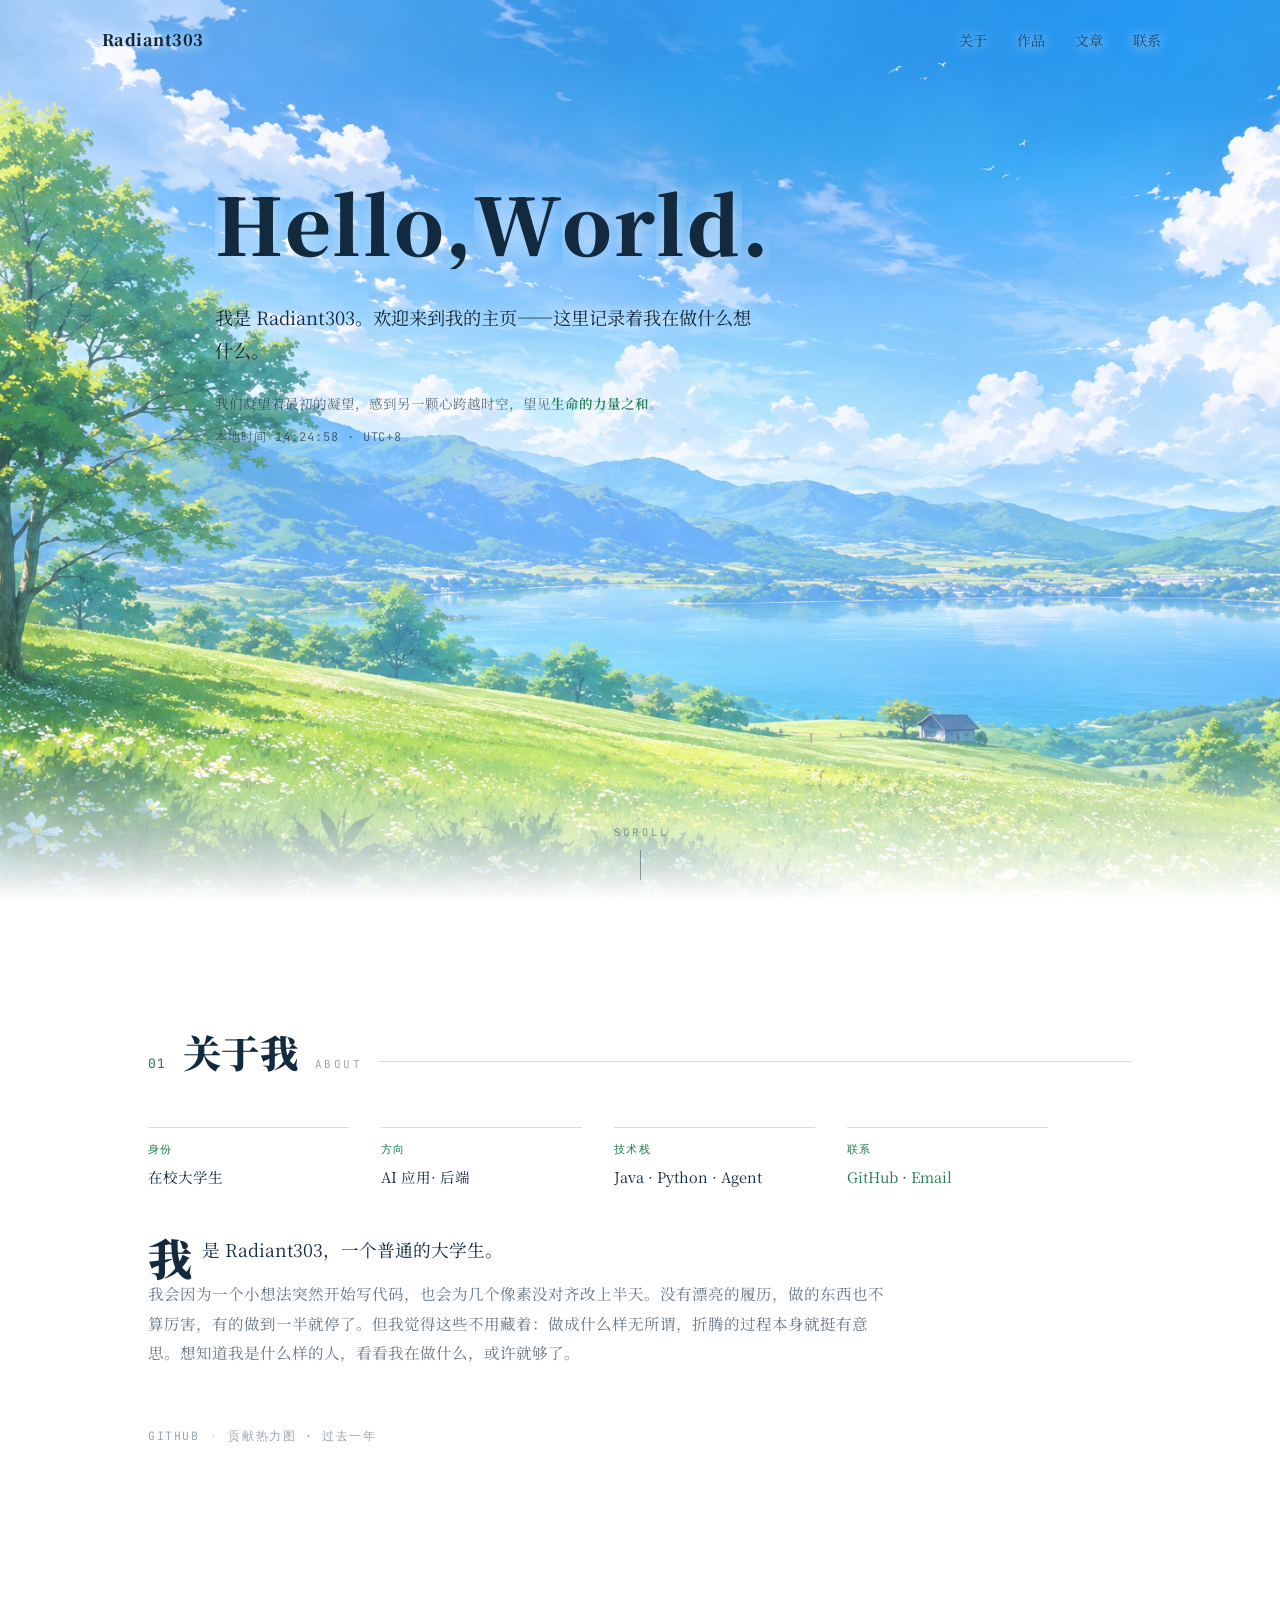
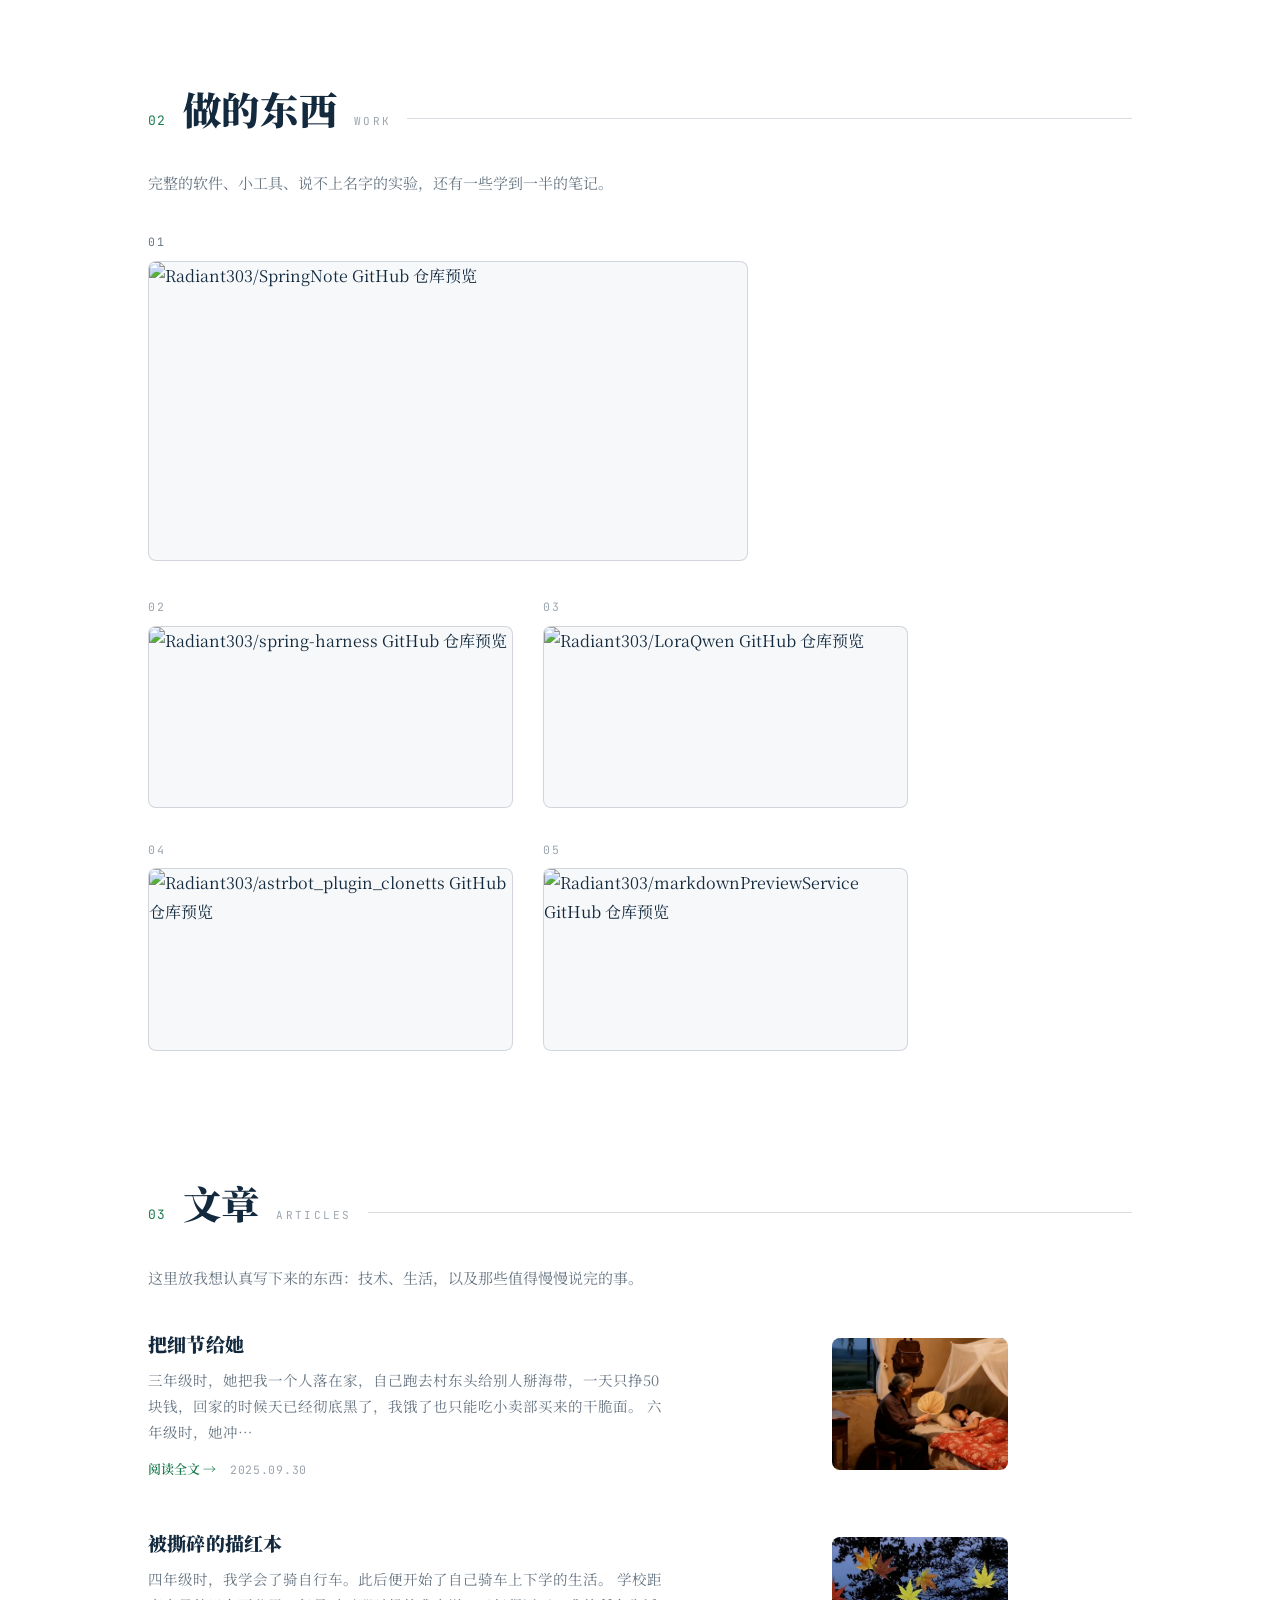
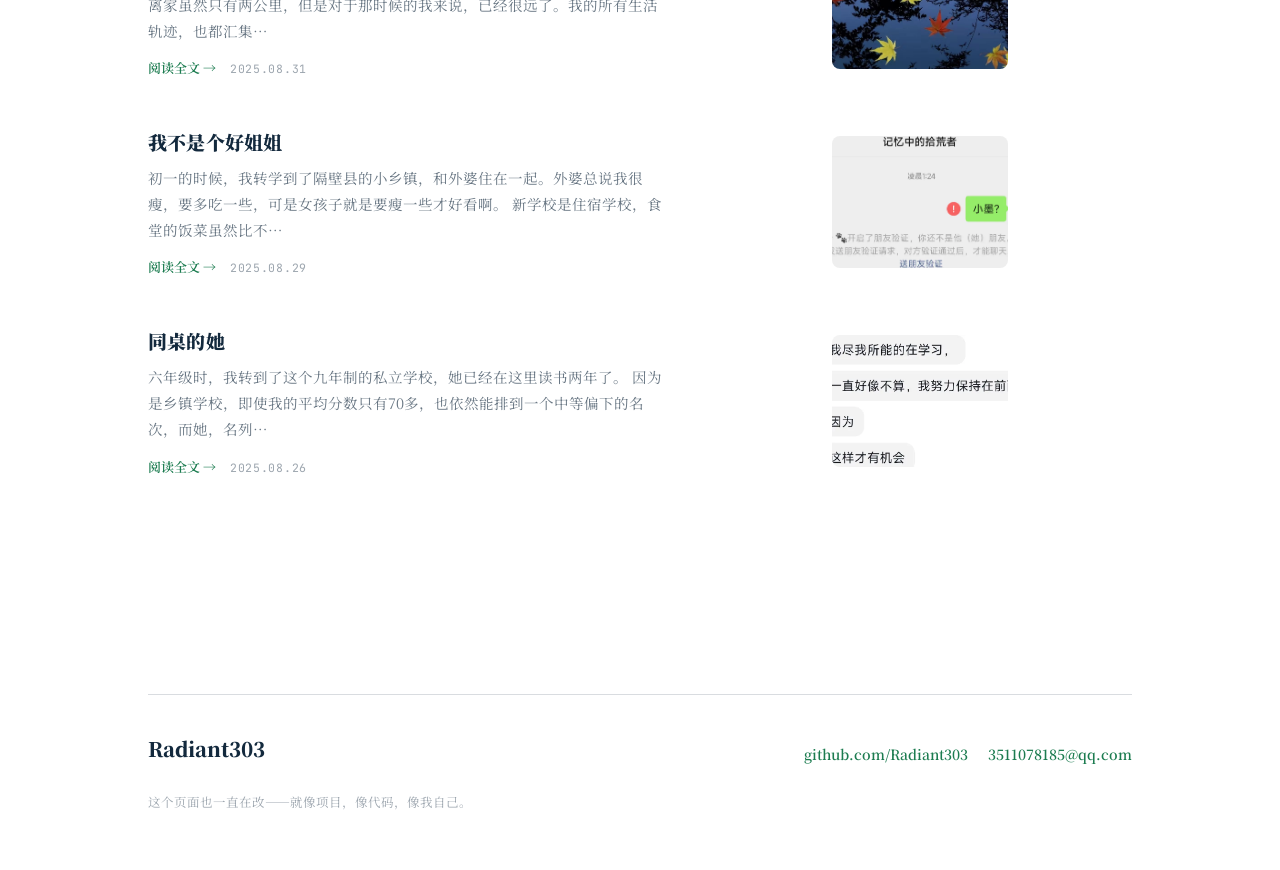
==== commit 50122f69: "代码架构重构 更适合动态增添" ====
--- a/index.html
+++ b/index.html
@@ -9,385 +9,37 @@
   · 标题逐字升起；滚动渐显 IntersectionObserver。
   · 每个字都能在 Markdown 里改（见 README），全部走相对路径读 content/：
       content/site.md      → 页面上的所有固定文案（hero/导航/节标题/速览/页脚）
-      content/files.md     → 文件清单（手记/作品/技术笔记各列文件名）
+      content/files.md     → 文件清单（作品/文章各列文件名）
       content/about.md     → 「关于我」正文
-      content/now.md       → 「此刻」正文
       content/projects/    → 作品，一个项目一个 md
-      content/tech/        → 技术笔记，经 post.html 阅读
-      content/*.md         → 手记
-  · 原生 JS 手写，无框架、无构建。
+      content/articles/    → 文章，经 post.html 阅读
+  · 原生 JS 手写，无框架、无构建；样式与脚本按页面拆分：
+      assets/css/base.css   → 两页共用（变量/玻璃/Markdown 骨架/GitHub 卡片）
+      assets/css/index.css  → 本页特有
+      assets/js/glass.js    → 液态玻璃（两页共用）
+      assets/js/markdown.js → Markdown 渲染与 GitHub 卡片（两页共用）
+      assets/js/index.js    → 本页逻辑
 -->
 <html lang="zh-CN">
 <head>
 <meta charset="UTF-8">
 <meta name="viewport" content="width=device-width, initial-scale=1.0">
 <title>Radiant303 · 个人博客</title>
-<meta name="description" content="Radiant303 的个人博客：项目、技术笔记与手记——也是一份活着的简历。">
+<meta name="description" content="Radiant303 的个人博客：项目、文章——也是一份活着的简历。">
 <meta name="theme-color" content="#a9d6ef">
 <meta property="og:title" content="Radiant303 · 个人博客">
-<meta property="og:description" content="项目、技术笔记与手记——也是一份活着的简历。">
+<meta property="og:description" content="项目、文章——也是一份活着的简历。">
 <meta property="og:type" content="website">
 <meta property="og:image" content="https://radiant303.github.io/resource/background.png">
 <meta name="twitter:card" content="summary_large_image">
 <meta name="twitter:title" content="Radiant303 · 个人博客">
-<meta name="twitter:description" content="项目、技术笔记与手记——也是一份活着的简历。">
-<link rel="icon" href="data:image/svg+xml,%3Csvg xmlns='http://www.w3.org/2000/svg' viewBox='0 0 64 64'%3E%3Crect width='64' height='64' rx='10' fill='%231c7c50'/%3E%3Crect x='6' y='6' width='52' height='52' rx='7' fill='none' stroke='%23ffffff' stroke-opacity='.7' stroke-width='2.5'/%3E%3Ctext x='32' y='44' font-family='serif' font-size='32' text-anchor='middle' fill='%23ffffff'%3E%E6%98%A5%3C/text%3E%3C/svg%3E">
+<meta name="twitter:description" content="项目、文章——也是一份活着的简历。">
+<link rel="icon" href="data:image/svg+xml,%3Csvg xmlns='http://www.w3.org/2000/svg' viewBox='0 0 64 64'%3E%3Cg fill='none' stroke='%231c7c50' stroke-width='3.5' stroke-linecap='round' stroke-linejoin='round'%3E%3Cpath d='M32 56 V36'/%3E%3Cpath d='M32 36 C24 34 17 27 15 15 C27 17 32 26 32 36 Z'/%3E%3Cpath d='M32 36 C40 34 47 27 49 15 C37 17 32 26 32 36 Z'/%3E%3C/g%3E%3C/svg%3E">
 <link rel="preconnect" href="https://fonts.googleapis.com">
 <link rel="preconnect" href="https://fonts.gstatic.com" crossorigin>
-<link href="https://fonts.googleapis.com/css2?family=Noto+Serif+SC:wght@400;600;900&family=JetBrains+Mono:wght@400;500&display=swap" rel="stylesheet">
-<style>
-/* ============ 基础 ============ */
-:root {
-  --paper: #ffffff;          /* 素白 */
-  --ink: #13293d;            /* 深夜蓝黑 */
-  --ink-2: rgba(19, 41, 61, .64);
-  --ink-3: rgba(19, 41, 61, .42);
-  --spring: #1c7c50;         /* 春绿，唯一强调色 */
-  --hairline: rgba(19, 41, 61, .16);
-  --serif: "Noto Serif SC", "Songti SC", "SimSun", serif;
-  --mono: "JetBrains Mono", "SF Mono", "Cascadia Code", "Consolas", monospace;
-  --ease-spring: cubic-bezier(.22, .9, .26, 1.08);
-  --ease-out: cubic-bezier(.16, 1, .3, 1);
-}
-* { margin: 0; padding: 0; box-sizing: border-box; }
-html { scroll-behavior: smooth; }
-body {
-  font-family: var(--serif);
-  font-weight: 400;
-  color: var(--ink);
-  background: var(--paper);
-  line-height: 1.8;
-  -webkit-font-smoothing: antialiased;
-  overflow-x: hidden;
-}
-::selection { background: rgba(28, 124, 80, .16); }
-a { color: inherit; text-decoration: none; }
-a:focus-visible { outline: 2px solid var(--spring); outline-offset: 3px; border-radius: 4px; }
-
-/* ============ 液态玻璃（全站仅导航滑块一处） ============ */
-.glass {
-  position: relative;
-  border-radius: var(--r, 999px);
-  background: linear-gradient(135deg, rgba(255,255,255,.30), rgba(255,255,255,.08) 55%, rgba(255,255,255,.20));
-  box-shadow: 0 10px 30px rgba(19, 41, 61, .14), 0 2px 6px rgba(19, 41, 61, .06);
-}
-.glass::before {
-  content: ""; position: absolute; inset: 0; border-radius: inherit;
-  border: 1px solid rgba(255, 255, 255, .65);
-  border-bottom-color: rgba(19, 41, 61, .12);
-  pointer-events: none;
-}
-.glass::after {
-  content: ""; position: absolute; inset: 0; border-radius: inherit;
-  box-shadow:
-    inset 0 1px 0 rgba(255, 255, 255, .7),
-    inset 1px 0 0 rgba(255, 255, 255, .25),
-    inset -1px 0 0 rgba(255, 255, 255, .16),
-    inset 0 -1px 0 rgba(19, 41, 61, .08);
-  pointer-events: none;
-}
-.glass-fallback .glass, .no-js .glass {
-  background: rgba(255, 255, 255, .5);
-  -webkit-backdrop-filter: blur(14px);
-  backdrop-filter: blur(14px);
-}
-
-/* ============ 导航：顶部分居两侧，下滑后向中间聚拢 ============ */
-.nav { position: fixed; top: 0; left: 0; right: 0; z-index: 50; }
-.bar {
-  width: min(1080px, calc(100% - 48px)); margin: 0 auto;
-  display: flex; align-items: center; justify-content: space-between;
-  padding: 18px 0;
-}
-.nav.compact .bar { justify-content: center; gap: 26px; }
-.brand {
-  font-weight: 900; font-size: 16px; letter-spacing: .03em;
-  padding: 4px 2px; flex: none;
-}
-/* 分居两侧时文字直接压在封面上：加白色光晕保证可读；聚拢到纸面轨道后去掉 */
-.brand, .seg a { text-shadow: 0 1px 12px rgba(255, 255, 255, .95); }
-.nav:not(.compact) .seg a { color: rgba(19, 41, 61, .78); }
-.nav.compact .brand, .nav.compact .seg a { text-shadow: none; }
-.seg {
-  position: relative; display: flex; align-items: center; flex: none;
-  padding: 3px; border-radius: 999px;
-  background: transparent; border: 1px solid transparent;
-  transition: background .5s, border-color .5s, box-shadow .5s;
-}
-.nav.compact .seg {
-  background: rgba(19, 41, 61, .045);
-  border-color: rgba(19, 41, 61, .10);
-  box-shadow: 0 4px 18px rgba(19, 41, 61, .07);
-}
-.seg a {
-  position: relative; z-index: 1;
-  min-width: 58px; text-align: center;
-  padding: 6px 11px; font-size: 14px; border-radius: 999px;
-  color: var(--ink-2); transition: color .3s;
-}
-.seg a:hover { color: var(--ink); }
-.seg a.active { color: var(--ink); font-weight: 600; }
-/* 液态玻璃滑块：比轨道高出一截、浮在文字上，真实折射下方的字（仅聚拢后出现） */
-.seg .thumb {
-  position: absolute; z-index: 2; top: 50%; left: 0;
-  height: calc(100% + 8px); width: 92px;
-  pointer-events: none;
-  opacity: 0; transform: translate(0, -50%) scale(.85);
-  transition: transform .55s var(--ease-spring), opacity .3s, width .55s var(--ease-spring);
-}
-.seg .thumb.on { opacity: 1; }
-.nav:not(.compact) .thumb { opacity: 0 !important; }
-
-/* ============ 版式骨架 ============ */
-.wrap { max-width: 1080px; margin: 0 auto; padding: 0 clamp(22px, 5vw, 48px); }
-main { padding-bottom: clamp(70px, 11vh, 120px); }
-main section { margin: 0 0 clamp(84px, 13vh, 140px); }
-
-/* 节标题：编号 + 衬线大字 + 等宽英文 + 一根发丝线 */
-.sec-head { display: flex; align-items: baseline; gap: 16px; margin-bottom: clamp(30px, 4.5vh, 44px); }
-.sec-head::after { content: ""; flex: 1; height: 1px; background: var(--hairline); transform: translateY(-6px); }
-.sec-no { font-family: var(--mono); font-size: 13px; letter-spacing: .1em; color: var(--spring); }
-.sec-title { font-weight: 900; font-size: clamp(1.7rem, 3.4vw, 2.4rem); letter-spacing: .02em; }
-.sec-en { font-family: var(--mono); font-size: 11px; letter-spacing: .22em; color: var(--ink-3); text-transform: uppercase; }
-.sec-sub { font-size: 15px; color: var(--ink-2); max-width: 38em; margin: -14px 0 36px; }
-
-/* ============ Hero：新海诚封面（resource/background.png） ============ */
-.hero { position: relative; min-height: 100svh; overflow: hidden; }
-.inkbg {
-  position: absolute; inset: 0; z-index: 0;
-  background: url("resource/background.png") center / cover no-repeat;
-}
-/* 画面底部溶进纯白正文区，保证下文阅读不受干扰 */
-.hero::after {
-  content: ""; position: absolute; left: 0; right: 0; bottom: 0; height: 30%; z-index: 1;
-  background: linear-gradient(180deg, rgba(255, 255, 255, 0), var(--paper) 92%);
-  pointer-events: none;
-}
-.hero-in {
-  position: relative; z-index: 2;
-  min-height: 100svh; display: flex; flex-direction: column;
-  padding-top: clamp(132px, 17vh, 180px); padding-bottom: 46px;
-  padding-left: clamp(24px, 9vw, 150px);
-}
-.hero-eyebrow {
-  font-family: var(--mono); font-size: 12px; letter-spacing: .18em;
-  color: var(--ink-2); text-transform: uppercase;
-  display: flex; align-items: center; gap: 14px;
-  text-shadow: 0 1px 14px rgba(255, 255, 255, .9);
-}
-.hero-eyebrow b, .hero-eyebrow strong { color: var(--spring); font-weight: 500; }
-.title {
-  font-weight: 900; letter-spacing: .02em; line-height: 1.18;
-  font-size: clamp(2.6rem, 6.4vw, 4.9rem);
-  margin-top: 2.6vh; max-width: 12em;
-  text-shadow: 0 2px 26px rgba(255, 255, 255, .8);
-}
-.title .ch { display: inline-block; overflow: hidden; vertical-align: bottom; }
-.title .ch > span { display: inline-block; transform: translateY(112%); }
-.no-js .title .ch > span { transform: none; }
-.hero-foot { max-width: 34em; margin-top: 3.6vh; }
-.hero-foot .sub { font-size: clamp(1rem, 1.6vw, 1.14rem); color: var(--ink); text-shadow: 0 1px 16px rgba(255, 255, 255, .95); }
-.hero-foot .hint { margin-top: 24px; font-size: 13.5px; color: var(--ink-2); text-shadow: 0 1px 12px rgba(255, 255, 255, .95); }
-.hero-foot .hint b, .hero-foot .hint strong { color: var(--spring); font-weight: 600; }
-.hero-foot .time { margin-top: 12px; font-family: var(--mono); font-size: 12px; letter-spacing: .08em; color: var(--ink-2); text-shadow: 0 1px 12px rgba(255, 255, 255, .95); }
-.cue {
-  position: absolute; left: 50%; bottom: 20px; transform: translateX(-50%);
-  font-family: var(--mono); font-size: 10.5px; letter-spacing: .3em; text-indent: .3em;
-  color: var(--ink-3); text-align: center; z-index: 2;
-}
-.cue i {
-  display: block; width: 1px; height: 30px; margin: 8px auto 0;
-  background: var(--ink-3); transform-origin: top;
-  animation: cue 2.2s var(--ease-out) infinite;
-}
-@keyframes cue { 0% { transform: scaleY(0); } 45% { transform: scaleY(1); } 100% { transform: scaleY(1); opacity: 0; } }
-
-/* ============ 关于 ============ */
-.facts {
-  max-width: 900px; display: grid; grid-template-columns: repeat(4, 1fr);
-  gap: 20px 32px; margin-bottom: 44px;
-}
-.facts > div { border-top: 1px solid var(--hairline); padding-top: 12px; }
-.facts dt { font-family: var(--mono); font-size: 11px; letter-spacing: .12em; color: var(--spring); margin-bottom: 6px; }
-.facts dd { font-size: 14.5px; color: var(--ink); line-height: 1.65; }
-.facts dd a { color: var(--spring); }
-.facts dd a:hover { text-decoration: underline; text-underline-offset: 3px; }
-.about-prose { max-width: 46em; }
-.about-prose .prose > p:first-of-type { font-size: 1.14em; color: var(--ink); }
-.about-prose .prose > p:first-of-type::first-letter {
-  font-size: 2.5em; font-weight: 900; float: left;
-  line-height: .95; padding: 4px 10px 0 0; color: var(--ink);
-}
-.about-prose .prose h2, .about-prose .prose h3 { font-weight: 900; font-size: 1.3em; margin-top: 1.8em; }
-
-/* GitHub 贡献热力图：站点春绿色阶，手绘格子 */
-.contrib { margin-top: clamp(44px, 6.5vh, 60px); overflow-x: auto; padding-bottom: 8px; }
-.cg-cap {
-  font-family: var(--mono); font-size: 11.5px; letter-spacing: .14em;
-  color: var(--ink-3); text-transform: uppercase; margin-bottom: 14px;
-  display: flex; align-items: center; gap: 10px;
-}
-.cg-cap .cg-dot { color: var(--hairline); }
-.cg-cap b { color: var(--spring); font-weight: 500; }
-.cg-grid {
-  display: grid; grid-auto-flow: column;
-  grid-template-rows: repeat(7, 10px); grid-auto-columns: 10px;
-  gap: 3px; width: max-content;
-}
-.cg-cell { width: 10px; height: 10px; border-radius: 2.5px; background: rgba(19, 41, 61, .07); }
-.cg-cell.pad { background: transparent; }
-.cg-cell.l1 { background: #b5e2c5; }
-.cg-cell.l2 { background: #7cc79a; }
-.cg-cell.l3 { background: #43a06d; }
-.cg-cell.l4 { background: #1c7c50; }
-.cg-fallback { font-size: 13.5px; font-weight: 600; color: var(--spring); }
-
-/* ============ 作品：领衔一件 + 双列错落，不用列表线 ============ */
-.works { max-width: 980px; }
-.work { padding: 6px 0; }
-.work.feat { max-width: 620px; margin-bottom: clamp(56px, 9vh, 88px); }
-.wgrid {
-  display: grid; grid-template-columns: 1fr 1fr;
-  column-gap: clamp(48px, 7vw, 96px); row-gap: clamp(48px, 7vh, 72px);
-  align-items: start;
-}
-.wgrid .work:nth-child(even) { margin-top: clamp(28px, 4.5vh, 52px); }
-.wnum {
-  display: block; font-family: var(--mono); font-size: 11.5px; letter-spacing: .18em;
-  color: var(--ink-3); margin-bottom: 10px; user-select: none;
-}
-.work.feat .wnum { color: var(--ink-2); }
-.wbody h3 { font-size: 20px; font-weight: 900; letter-spacing: .01em; display: flex; align-items: center; gap: 12px; flex-wrap: wrap; }
-.work.feat .wbody h3 { font-size: clamp(1.5rem, 2.6vw, 1.9rem); }
-.st { font-family: var(--mono); font-size: 11px; letter-spacing: .06em; display: inline-flex; align-items: center; gap: 7px; font-weight: 400; }
-.st i { width: 5px; height: 5px; border-radius: 50%; background: currentColor; }
-.st.doing   { color: #1c7c50; }
-.st.new     { color: #3a6ea8; }
-.st.lab     { color: #7a5a8c; }
-.st.shipped { color: #b26a21; }
-.st.learning{ color: #6b7280; }
-.st.plain   { color: var(--ink-3); }
-.wbody .desc { font-size: 15px; color: var(--ink-2); margin-top: 10px; max-width: 34em; }
-.work.feat .wbody .desc { font-size: 16px; }
-.wbody .meta { font-family: var(--mono); font-size: 11.5px; letter-spacing: .02em; color: var(--ink-3); margin-top: 12px; }
-.wbody .wlinks { margin-top: 12px; display: flex; gap: 20px; font-size: 13.5px; font-weight: 600; }
-.wlinks a { color: var(--ink); position: relative; }
-.wlinks a::after {
-  content: ""; position: absolute; left: 0; right: 0; bottom: -2px; height: 1px;
-  background: currentColor; transform: scaleX(0); transform-origin: left;
-  transition: transform .3s var(--ease-out);
-}
-.wlinks a:hover::after { transform: scaleX(1); }
-
-/* ============ 此刻 ============ */
-.now-body-wrap { max-width: 46em; }
-.date { font-family: var(--mono); font-size: 12px; letter-spacing: .14em; color: var(--spring); margin-bottom: 16px; }
-
-/* ============ 技术笔记 / 手记 ============ */
-.entries { max-width: 820px; }
-.entry { display: block; }
-.entry + .entry { margin-top: clamp(38px, 6vh, 54px); }
-.entry h3 { font-size: 19px; font-weight: 900; letter-spacing: .01em; }
-.entry h3 a, a.entry h3 { transition: color .3s; }
-a.entry:hover h3 { color: var(--spring); }
-.entry .excerpt { font-size: 14.5px; color: var(--ink-2); margin-top: 6px; max-width: 36em; }
-.entry .go { font-size: 13px; color: var(--spring); font-weight: 600; margin-top: 10px; display: inline-block; }
-.entry .go i { font-style: normal; display: inline-block; transition: transform .3s var(--ease-out); }
-a.entry:hover .go i { transform: translateX(4px); }
-
-/* Markdown 排版 */
-.prose { font-size: 15.5px; line-height: 1.9; color: var(--ink-2); }
-.prose p + p { margin-top: .8em; }
-.prose h2, .prose h3, .prose h4 { color: var(--ink); line-height: 1.5; margin: 1.3em 0 .55em; font-weight: 900; }
-.prose h2 { font-size: 1.28em; } .prose h3 { font-size: 1.14em; } .prose h4 { font-size: 1.02em; }
-.prose > :first-child { margin-top: 0; }
-.prose a { color: var(--spring); text-decoration: underline; text-underline-offset: 3px; }
-.prose strong { color: var(--ink); font-weight: 900; }
-.prose code {
-  font-family: var(--mono); font-size: .84em;
-  background: rgba(19, 41, 61, .06); border: 1px solid rgba(19, 41, 61, .10);
-  padding: .12em .42em; border-radius: 5px; word-break: break-all;
-}
-.prose pre {
-  background: #232323;
-  border-radius: 10px; padding: 15px 18px; overflow-x: auto; margin: 1em 0;
-}
-.prose pre code { background: none; border: 0; padding: 0; font-size: 13px; line-height: 1.75; color: #e9e9e6; }
-.prose ul, .prose ol { padding-left: 1.4em; margin: .6em 0; }
-.prose li + li { margin-top: .3em; }
-.prose blockquote { border-left: 2px solid var(--spring); padding-left: 14px; margin: .9em 0; }
-.prose hr { border: 0; border-top: 1px solid var(--hairline); margin: 1.5em 0; }
-.prose img { max-width: 100%; border-radius: 10px; display: block; margin: 1em 0; }
-
-/* GitHub 仓库卡片：md 里单独一行的仓库链接自动渲染成卡片 */
-.gh-card { margin: 1.1em 0; }
-.gh-card .ghc-plain { color: var(--spring); }
-a.ghc, .prose a.ghc {
-  display: block; padding: 15px 18px 13px;
-  background: #fff; border: 1px solid var(--hairline); border-radius: 12px;
-  color: var(--ink); text-decoration: none;
-  transition: border-color .25s, box-shadow .25s var(--ease-out), transform .25s var(--ease-out);
-}
-a.ghc:hover {
-  border-color: rgba(19, 41, 61, .30);
-  box-shadow: 0 10px 26px rgba(19, 41, 61, .09);
-  transform: translateY(-2px);
-}
-.ghc-head { display: flex; align-items: center; gap: 9px; }
-.ghc-head img { width: 20px; height: 20px; border-radius: 50%; flex: none; }
-.ghc-name { font-size: 15px; color: var(--ink-2); min-width: 0; overflow: hidden; text-overflow: ellipsis; white-space: nowrap; }
-.ghc-name b { color: var(--ink); font-weight: 900; }
-.ghc-site { margin-left: auto; font-family: var(--mono); font-size: 10.5px; letter-spacing: .14em; color: var(--ink-3); flex: none; }
-.ghc-desc { display: block; font-size: 14px; color: var(--ink-2); margin-top: 9px; line-height: 1.7; }
-.ghc-meta { display: flex; align-items: center; gap: 18px; margin-top: 11px; font-family: var(--mono); font-size: 11.5px; color: var(--ink-3); }
-.ghc-meta svg { width: 12px; height: 12px; vertical-align: -1.5px; fill: currentColor; margin-right: 5px; }
-.ghc-dot { display: inline-block; width: 8px; height: 8px; border-radius: 50%; background: var(--spring); margin-right: 6px; }
-
-/* ============ 页脚 ============ */
-footer { padding: 0 0 56px; }
-.foot { border-top: 1px solid var(--hairline); padding-top: 36px; display: flex; justify-content: space-between; align-items: flex-end; gap: 24px; flex-wrap: wrap; }
-.foot .who { font-weight: 900; font-size: 20px; display: flex; align-items: center; gap: 12px; }
-.foot .links { display: flex; gap: 20px; font-size: 14px; font-weight: 600; }
-.foot .links a { color: var(--spring); }
-.foot .links a:hover { text-decoration: underline; text-underline-offset: 4px; }
-.foot .note { font-size: 12.5px; color: var(--ink-3); width: 100%; }
-.foot .note code { font-family: var(--mono); font-size: 11px; }
-
-/* ============ 进场动效 ============ */
-[data-reveal] {
-  opacity: 0; transform: translateY(30px);
-  transition: opacity .9s var(--ease-out), transform .9s var(--ease-spring);
-}
-[data-reveal].in { opacity: 1; transform: none; }
-.no-js [data-reveal] { opacity: 1; transform: none; }
-
-/* ============ 响应式 ============ */
-@media (max-width: 760px) { .facts { grid-template-columns: 1fr 1fr; } }
-@media (max-width: 900px) {
-  .wgrid { grid-template-columns: 1fr; row-gap: 46px; }
-  .wgrid .work:nth-child(even) { margin-top: 0; }
-}
-@media (max-width: 640px) {
-  .bar { width: calc(100% - 28px); padding: 12px 0; }
-  .nav.compact .bar { gap: 8px; }
-  .nav.compact .brand { display: none; }
-  .brand { font-size: 12.5px; }
-  .seg a { min-width: 0; padding: 5px 6px; font-size: 11.5px; }
-  .hero-in { padding-top: clamp(112px, 14vh, 150px); padding-left: 24px; }
-  .inkbg { background-position: 42% center; }
-  .title { font-size: clamp(2.1rem, 9.2vw, 3rem); }
-  .foot { align-items: flex-start; flex-direction: column; }
-}
-
-/* ============ 动效降级 ============ */
-@media (prefers-reduced-motion: reduce) {
-  html { scroll-behavior: auto; }
-  .cue i { animation: none; }
-  [data-reveal] { opacity: 1; transform: none; transition: none; }
-  .title .ch > span { transform: none; }
-  * { transition-duration: .01ms !important; animation-duration: .01ms !important; }
-}
-</style>
+<link href="https://fonts.googleapis.com/css2?family=Noto+Serif+SC:wght@400;500;600;900&family=JetBrains+Mono:wght@400;500&display=swap" rel="stylesheet">
+<link rel="stylesheet" href="assets/css/base.css">
+<link rel="stylesheet" href="assets/css/index.css">
 <noscript><style>
   [data-reveal] { opacity: 1 !important; transform: none !important; }
   .title .ch > span { transform: none !important; }
@@ -397,14 +49,13 @@
 
 <header class="nav" id="nav">
   <div class="bar">
-    <a class="brand" href="#top" id="brand">Radiant303</a>
+    <!-- 品牌与导航文字由 content/site.md 的 brand / ## nav 注入 -->
+    <a class="brand" href="#top" id="brand"></a>
     <nav class="seg" id="seg" aria-label="页面导航">
-      <a href="#about">关于</a>
-      <a href="#work">作品</a>
-      <a href="#now">此刻</a>
-      <a href="#tech">技术</a>
-      <a href="#notes">手记</a>
-      <a href="#contact">联系</a>
+      <a href="#about"></a>
+      <a href="#work"></a>
+      <a href="#articles"></a>
+      <a href="#contact"></a>
       <span class="thumb glass" data-glass data-radius="999" data-bezel="16" data-rim="9" data-mag="0.09" aria-hidden="true"></span>
     </nav>
   </div>
@@ -416,14 +67,14 @@
   <section class="hero" id="top">
     <div class="inkbg" aria-hidden="true"></div>
     <div class="hero-in wrap">
-      <p class="hero-eyebrow" id="h-eyebrow"><b>Radiant303</b> 的个人博客 · Blog</p>
-      <h1 class="title" id="title">我还在做东西。</h1>
+      <!-- 文案全部由 content/site.md 的 ## hero 注入，无硬编码兜底 -->
+      <h1 class="title" id="title"></h1>
       <div class="hero-foot">
-        <p class="sub" id="h-sub" data-reveal>写代码的大学生。白天写业务，晚上做自己的东西——笔记、Agent，还有一些说不上名字但好玩的实验。</p>
-        <p class="hint" id="h-hint" data-reveal style="transition-delay:.15s">往下滚动，分居两侧的导航会向中间聚拢——中间那块滑块，是真的在<b>折射它底下的字</b>。</p>
-        <p class="time" data-reveal style="transition-delay:.25s"><span id="h-time">本地时间</span> <span id="clock">--:--:--</span> · UTC+8</p>
+        <p class="sub" id="h-sub" data-reveal></p>
+        <p class="hint" id="h-hint" data-reveal style="transition-delay:.15s"></p>
+        <p class="time" data-reveal style="transition-delay:.25s"><span id="h-time"></span> <span id="clock">--:--:--</span> · UTC+8</p>
       </div>
-      <p class="cue" aria-hidden="true"><span id="h-cue">SCROLL</span><i></i></p>
+      <p class="cue" aria-hidden="true"><span id="h-cue"></span><i></i></p>
     </div>
   </section>
 
@@ -432,29 +83,20 @@
     <div class="wrap">
       <div class="sec-head" data-reveal>
         <span class="sec-no" aria-hidden="true">01</span>
-        <h2 class="sec-title">关于我</h2>
+        <h2 class="sec-title"></h2>
         <span class="sec-en">About</span>
       </div>
-      <dl class="facts" id="facts" data-reveal>
-        <div><dt>身份</dt><dd>在校大学生 · 喜欢做东西的人</dd></div>
-        <div><dt>方向</dt><dd>AI 应用工程（Agent / MCP）· 后端</dd></div>
-        <div><dt>技术栈</dt><dd>Java · Python · Dart · Rust · Spring Boot · Spring AI · Flutter</dd></div>
-        <div><dt>联系</dt><dd><a href="https://github.com/Radiant303" target="_blank" rel="noopener">GitHub</a> · <a href="mailto:3511078185@qq.com">3511078185@qq.com</a></dd></div>
-      </dl>
+      <!-- facts 由 JS 根据 content/site.md 的 ## about 列表渲染，无硬编码兜底 -->
+      <dl class="facts" id="facts" data-reveal></dl>
       <div class="about-prose" data-reveal>
-        <div class="prose" id="about-body">
-          <p>我是 Radiant303，一个普通的大学生，也是一个喜欢做东西的人——有时候是一个完整的软件，有时候只是一个很小的工具，有时候甚至只是一个看起来没有什么用的实验。</p>
-          <p>我会因为一个很小的想法突然开始写代码；也会因为一个界面里的几个像素、一个 ASCII 字符没有对齐，而反复修改很久。这可能不是一种特别高效的开发方式，但它很像我。</p>
-          <p>我对 AI 的兴趣，不是调用一个模型让它返回一段文字，而是想弄明白：<strong>如果 AI 真正成为软件的一部分，软件本身应该变成什么样？</strong>所以我在折腾 Agent、MCP、Spring AI、工具注册，也在想一千个工具该怎么被找到、语音怎么经过 ASR、Agent、TTS 走一个来回。</p>
-          <p>同时我也喜欢一些「古法」的东西：自己设计数据结构，为一个奇怪的问题翻源码，把一个报错一路追到底。AI 可以帮我写代码，但我希望自己仍然读得懂这些代码——不把思考外包出去。</p>
-          <p>我做的东西并不伟大，有些没什么人用，有些做到一半就停了。但比起「完成了什么」，我更想留下这些过程。如果你想知道我是谁，看看我正在做什么，就够了。</p>
-        </div>
+        <!-- 正文由 JS 读取 content/about.md 渲染，无硬编码兜底 -->
+        <div class="prose" id="about-body"></div>
       </div>
       <!-- GitHub 贡献热力图：数据来自公开 JSON 接口，按站点色阶手绘 -->
       <div class="contrib" id="contrib" data-reveal>
-        <p class="cg-cap">GITHUB<span class="cg-dot" aria-hidden="true">·</span><span id="cg-total">贡献热力图 · 过去一年</span></p>
-        <div class="cg-grid" id="cg-grid">
-          <a class="cg-fallback" href="https://github.com/Radiant303" target="_blank" rel="noopener">在 GitHub 上查看贡献记录 →</a>
+        <div class="cg-board">
+          <p class="cg-cap">GITHUB<span class="cg-dot" aria-hidden="true">·</span><span id="cg-total">贡献热力图 · 过去一年</span></p>
+          <div class="cg-grid" id="cg-grid"></div>
         </div>
       </div>
     </div>
@@ -465,158 +107,25 @@
     <div class="wrap">
       <div class="sec-head" data-reveal>
         <span class="sec-no" aria-hidden="true">02</span>
-        <h2 class="sec-title">做的东西</h2>
+        <h2 class="sec-title"></h2>
         <span class="sec-en">Work</span>
       </div>
-      <p class="sec-sub" data-reveal>完整的软件、小工具、说不上名字的实验，还有一些学到一半的笔记。没完成的不藏。</p>
-      <div class="works" id="works">
-
-        <article class="work feat" data-reveal>
-          <span class="wnum" aria-hidden="true">01</span>
-          <div class="wbody">
-            <h3>SpringNote<span class="st doing"><i></i>进行中</span></h3>
-            <p class="desc">给懒人用的笔记：随手记，剩下的交给 AI——自动整理成日报、周报、月报；全局标签，回忆搜索。</p>
-            <p class="meta">Flutter · Dart · 504 stars · 51 forks · AGPL-3.0 · 2026-06 起</p>
-            <p class="wlinks"><a href="https://github.com/Radiant303/SpringNote" target="_blank" rel="noopener">GitHub</a><a href="https://radiant303.github.io/SpringNote/">主页</a></p>
-          </div>
-        </article>
-
-        <div class="wgrid">
-
-        <article class="work" data-reveal>
-          <span class="wnum" aria-hidden="true">02</span>
-          <div class="wbody">
-            <h3>SpringHarness<span class="st new"><i></i>刚开始</span></h3>
-            <p class="desc">对 Agent 工程化的一次整理：PydanticAI、Harness、工具调用。尝试回归古法编程。</p>
-            <p class="meta">PydanticAI · Harness · 工具调用 · 2026-08-14 起</p>
-            <p class="wlinks"><a href="https://github.com/Radiant303/spring-harness" target="_blank" rel="noopener">GitHub</a></p>
-          </div>
-        </article>
-
-        <article class="work" data-reveal>
-          <span class="wnum" aria-hidden="true">03</span>
-          <div class="wbody">
-            <h3>LoraQwen<span class="st lab"><i></i>实验</span></h3>
-            <p class="desc">为 SpringNote 微调的 Qwen 模型，负责日报补全与问答。</p>
-            <p class="meta">Python · Qwen 微调</p>
-            <p class="wlinks"><a href="https://github.com/Radiant303/LoraQwen" target="_blank" rel="noopener">GitHub</a></p>
-          </div>
-        </article>
-
-        <article class="work" data-reveal>
-          <span class="wnum" aria-hidden="true">04</span>
-          <div class="wbody">
-            <h3>astrbot_plugin_clonetts<span class="st shipped"><i></i>已发布</span></h3>
-            <p class="desc">接入火山引擎音色克隆的 AstrBot TTS 插件，让聊天机器人用克隆音色「说话」。</p>
-            <p class="meta">Python · AstrBot · 46 stars</p>
-            <p class="wlinks"><a href="https://github.com/Radiant303/astrbot_plugin_clonetts" target="_blank" rel="noopener">GitHub</a></p>
-          </div>
-        </article>
-
-        <article class="work" data-reveal>
-          <span class="wnum" aria-hidden="true">05</span>
-          <div class="wbody">
-            <h3>markdownPreviewService<span class="st lab"><i></i>实验</span></h3>
-            <p class="desc">Rust + Axum 写的微服务：把 Markdown 渲染成 PNG 图片。</p>
-            <p class="meta">Rust · Axum</p>
-            <p class="wlinks"><a href="https://github.com/Radiant303/markdownPreviewService" target="_blank" rel="noopener">GitHub</a></p>
-          </div>
-        </article>
-
-        <article class="work" data-reveal>
-          <span class="wnum" aria-hidden="true">06</span>
-          <div class="wbody">
-            <h3>springnote-skill<span class="st new"><i></i>刚开始</span></h3>
-            <p class="desc">「懒人记录」Skills——让记录这件事再省一步。</p>
-            <p class="meta">2026-08 起</p>
-            <p class="wlinks"><a href="https://github.com/Radiant303/springnote-skill" target="_blank" rel="noopener">GitHub</a></p>
-          </div>
-        </article>
-
-        <article class="work" data-reveal>
-          <span class="wnum" aria-hidden="true">07</span>
-          <div class="wbody">
-            <h3>pydantic-ai<span class="st learning"><i></i>学习中</span></h3>
-            <p class="desc">「pydanticAI 学习路线」笔记仓库。笔记会厚，这条路还长。</p>
-            <p class="meta">Python · 学习笔记</p>
-            <p class="wlinks"><a href="https://github.com/Radiant303/pydantic-ai" target="_blank" rel="noopener">GitHub</a></p>
-          </div>
-        </article>
-
-        <article class="work" data-reveal>
-          <span class="wnum" aria-hidden="true">08</span>
-          <div class="wbody">
-            <h3>cc-switch-kimicode<span class="st learning"><i></i>学习中</span></h3>
-            <p class="desc">一个 Rust 工具的分支，专注于更完整的 Kimi Code 支持。</p>
-            <p class="meta">Rust · 分支维护</p>
-            <p class="wlinks"><a href="https://github.com/Radiant303/cc-switch-kimicode" target="_blank" rel="noopener">GitHub</a></p>
-          </div>
-        </article>
-
-        </div>
-
-      </div>
+      <p class="sec-sub" data-reveal></p>
+      <div class="works" id="works"></div>
     </div>
   </section>
 
-  <!-- 此刻 -->
-  <section id="now" data-section="now">
+  <!-- 文章 -->
+  <section id="articles" data-section="articles">
     <div class="wrap">
       <div class="sec-head" data-reveal>
         <span class="sec-no" aria-hidden="true">03</span>
-        <h2 class="sec-title">此刻</h2>
-        <span class="sec-en">Now</span>
+        <h2 class="sec-title"></h2>
+        <span class="sec-en">Articles</span>
       </div>
-      <div class="now-body-wrap" data-reveal>
-        <p class="date">2026 · 08</p>
-        <div class="prose" id="now-body">
-          <p>SpringNote 还在继续——日报、全局签、回忆搜索，AI 到底该判断什么，我还在一条一条地想。</p>
-          <p>SpringHarness 刚刚开始，几乎是空的：它此刻的状态，本身就是「进行中」。在想的事：语音经 ASR、Agent、TTS 一个来回；一千个工具怎么注册、怎么被找到。</p>
-        </div>
-      </div>
-    </div>
-  </section>
-
-  <!-- 技术笔记 -->
-  <section id="tech" data-section="tech">
-    <div class="wrap">
-      <div class="sec-head" data-reveal>
-        <span class="sec-no" aria-hidden="true">04</span>
-        <h2 class="sec-title">技术笔记</h2>
-        <span class="sec-en">Tech Notes</span>
-      </div>
-      <p class="sec-sub" data-reveal>把做东西时真正搞懂的问题写下来——比「用了什么技术」更重要的，是为什么这么做。</p>
-      <div class="entries" id="tech-list" data-reveal>
-        <a class="entry" href="post.html?d=tech&amp;f=2026-08-15-liquid-glass.md">
-          <p class="date">2026 · 08 · 15</p>
-          <h3>这个页面的液态玻璃是怎么实现的</h3>
-          <p class="excerpt">SVG 位移滤镜、Chrome 不裁圆角的问题、以及为什么蒙版要外扩 2px。</p>
-          <span class="go">阅读全文 <i>→</i></span>
-        </a>
-      </div>
-    </div>
-  </section>
-
-  <!-- 手记 -->
-  <section id="notes" data-section="notes">
-    <div class="wrap">
-      <div class="sec-head" data-reveal>
-        <span class="sec-no" aria-hidden="true">05</span>
-        <h2 class="sec-title">手记</h2>
-        <span class="sec-en">Notes</span>
-      </div>
-      <div class="entries" id="feed">
-        <article class="entry" data-reveal>
-          <p class="date">2026 · 08 · 15</p>
-          <h3>工作台手记</h3>
-          <div class="prose">
-            <p>这不是简历，是一个人的工作台。</p>
-            <p>记录的不是「掌握了多少技术」，而是这些技术最后被拿去做了什么。</p>
-            <p>喜欢把复杂藏在产品下面，把简单留给用的人。</p>
-            <p>也会为了一个没对齐的字符改很久——东西看起来像「有人认真做过」就好。慢慢做，还在做。这个页面也不是完成品。</p>
-          </div>
-        </article>
-      </div>
+      <p class="sec-sub" data-reveal></p>
+      <!-- 条目由 JS 根据 content/files.md 的 ## articles 清单动态渲染，无硬编码兜底 -->
+      <div class="entries" id="articles-list" data-reveal></div>
     </div>
   </section>
 
@@ -625,789 +134,16 @@
 <footer id="contact">
   <div class="wrap">
     <div class="foot" data-reveal>
-      <p class="who"><span id="f-who">Radiant303</span></p>
-      <div class="links" id="f-links">
-        <a href="https://github.com/Radiant303">github.com/Radiant303</a>
-        <a href="mailto:3511078185@qq.com">3511078185@qq.com</a>
-      </div>
-      <p class="note" id="f-note">这个页面也一直在改——就像项目，像代码，像我自己。</p>
+      <!-- 落款与链接由 content/site.md 的 ## footer 注入 -->
+      <p class="who"><span id="f-who"></span></p>
+      <div class="links" id="f-links"></div>
+      <p class="note" id="f-note"></p>
     </div>
   </div>
 </footer>
 
-<script>
-(function () {
-  'use strict';
-
-  var reduced = window.matchMedia('(prefers-reduced-motion: reduce)').matches;
-
-  /* ============================================================
-   * 液态玻璃（思路来自 shuding/svg-shaders · liquid-glass，MIT）
-   * ==========================================================*/
-  var NS = 'http://www.w3.org/2000/svg';
-  var XL = 'http://www.w3.org/1999/xlink';
-
-  function smoothStep(a, b, t) {
-    t = Math.max(0, Math.min(1, (t - a) / (b - a)));
-    return t * t * (3 - 2 * t);
-  }
-  function sdfRoundRect(x, y, w, h, r) {
-    var qx = Math.abs(x) - w + r, qy = Math.abs(y) - h + r;
-    return Math.min(Math.max(qx, qy), 0) + Math.hypot(Math.max(qx, 0), Math.max(qy, 0)) - r;
-  }
-
-  var supported = CSS.supports('backdrop-filter', 'url("#lg-probe")');
-  if (!supported) document.documentElement.classList.add('glass-fallback');
-
-  var svgRoot = null, defs = null, seq = 0;
-  function ensureSvg() {
-    if (svgRoot) return;
-    svgRoot = document.createElementNS(NS, 'svg');
-    svgRoot.setAttribute('width', '0');
-    svgRoot.setAttribute('height', '0');
-    svgRoot.setAttribute('aria-hidden', 'true');
-    svgRoot.style.cssText = 'position:fixed;left:0;top:0;pointer-events:none;overflow:hidden';
-    defs = document.createElementNS(NS, 'defs');
-    svgRoot.appendChild(defs);
-    document.body.insertBefore(svgRoot, document.body.firstChild);
-  }
-
-  function buildMap(w, h, dpr, fragment) {
-    var cw = Math.max(2, Math.round(w * dpr));
-    var ch = Math.max(2, Math.round(h * dpr));
-    var canvas = document.createElement('canvas');
-    canvas.width = cw; canvas.height = ch;
-    var ctx = canvas.getContext('2d');
-    var img = ctx.createImageData(cw, ch);
-    var data = img.data;
-    var raw = new Float32Array(cw * ch * 2);
-    var max = 0.001;
-    for (var y = 0, p = 0; y < ch; y++) {
-      for (var x = 0; x < cw; x++, p += 2) {
-        var pos = fragment(x / cw, y / ch);
-        var dx = pos.x * w - (x / cw) * w;
-        var dy = pos.y * h - (y / ch) * h;
-        raw[p] = dx; raw[p + 1] = dy;
-        if (Math.abs(dx) > max) max = Math.abs(dx);
-        if (Math.abs(dy) > max) max = Math.abs(dy);
-      }
-    }
-    for (var i = 0, q = 0; i < data.length; i += 4, q += 2) {
-      data[i]     = (0.5 + 0.5 * raw[q] / max) * 255;
-      data[i + 1] = (0.5 + 0.5 * raw[q + 1] / max) * 255;
-      data[i + 2] = 0;
-      data[i + 3] = 255;
-    }
-    ctx.putImageData(img, 0, 0);
-    return { url: canvas.toDataURL('image/png'), scale: 2 * max };
-  }
-
-  function buildMask(w, h, dpr, radius) {
-    var cw = Math.max(2, Math.round(w * dpr));
-    var ch = Math.max(2, Math.round(h * dpr));
-    var canvas = document.createElement('canvas');
-    canvas.width = cw; canvas.height = ch;
-    var ctx = canvas.getContext('2d');
-    var r = Math.min(radius * dpr, cw / 2, ch / 2);
-    var o = 2 * dpr;
-    ctx.beginPath();
-    if (ctx.roundRect) {
-      ctx.roundRect(-o, -o, cw + 2 * o, ch + 2 * o, r + o);
-    } else {
-      var rr = r + o, x0 = -o, y0 = -o, x1 = cw + o, y1 = ch + o;
-      ctx.moveTo(x0 + rr, y0);
-      ctx.arcTo(x1, y0, x1, y1, rr);
-      ctx.arcTo(x1, y1, x0, y1, rr);
-      ctx.arcTo(x0, y1, x0, y0, rr);
-      ctx.arcTo(x0, y0, x1, y0, rr);
-      ctx.closePath();
-    }
-    ctx.fillStyle = '#fff';
-    ctx.fill();
-    return canvas.toDataURL('image/png');
-  }
-
-  function makeFilter(w, h) {
-    var id = 'lg-' + (seq++);
-    var f = document.createElementNS(NS, 'filter');
-    f.setAttribute('id', id);
-    f.setAttribute('filterUnits', 'userSpaceOnUse');
-    f.setAttribute('color-interpolation-filters', 'sRGB');
-    f.setAttribute('x', '0'); f.setAttribute('y', '0');
-    f.setAttribute('width', w); f.setAttribute('height', h);
-    var fe = document.createElementNS(NS, 'feImage');
-    fe.setAttribute('result', 'map');
-    fe.setAttribute('preserveAspectRatio', 'none');
-    fe.setAttribute('width', w); fe.setAttribute('height', h);
-    var dm = document.createElementNS(NS, 'feDisplacementMap');
-    dm.setAttribute('in', 'SourceGraphic');
-    dm.setAttribute('in2', 'map');
-    dm.setAttribute('xChannelSelector', 'R');
-    dm.setAttribute('yChannelSelector', 'G');
-    dm.setAttribute('result', 'disp');
-    var feMask = document.createElementNS(NS, 'feImage');
-    feMask.setAttribute('result', 'mask');
-    feMask.setAttribute('preserveAspectRatio', 'none');
-    feMask.setAttribute('width', w); feMask.setAttribute('height', h);
-    var comp = document.createElementNS(NS, 'feComposite');
-    comp.setAttribute('in', 'disp');
-    comp.setAttribute('in2', 'mask');
-    comp.setAttribute('operator', 'in');
-    f.appendChild(fe); f.appendChild(dm); f.appendChild(feMask); f.appendChild(comp);
-    defs.appendChild(f);
-    return { id: id, node: f, fe: fe, dm: dm, feMask: feMask };
-  }
-
-  function debounce(fn, ms) {
-    var t = null;
-    return function () { clearTimeout(t); t = setTimeout(fn, ms); };
-  }
-
-  function glassFragment(w, h, opts) {
-    var R = Math.min(opts.radius, Math.min(w, h) / 2);
-    var B = opts.bezel, rim = opts.rim, mag = opts.mag;
-    return function (u, v) {
-      var px = (u - 0.5) * w, py = (v - 0.5) * h;
-      var d = sdfRoundRect(px, py, w / 2, h / 2, R);
-      if (d > 1.5) return { x: u, y: v };
-      var s = smoothStep(0, -B, d);
-      var pull = rim * (1 - s) * (1 - s);
-      var nx = px / (w / 2), ny = py / (h / 2);
-      return {
-        x: 0.5 + (u - 0.5) * (1 - mag) - (nx * pull) / w,
-        y: 0.5 + (v - 0.5) * (1 - mag) - (ny * pull) / h
-      };
-    };
-  }
-
-  function attachGlass(el) {
-    if (!supported) return;
-    ensureSvg();
-    var opts = {
-      radius: parseFloat(el.dataset.radius || '24'),
-      bezel: parseFloat(el.dataset.bezel || '26'),
-      rim: parseFloat(el.dataset.rim || '7'),
-      mag: parseFloat(el.dataset.mag || '0.015')
-    };
-    var filter = null;
-    var build = function () {
-      var r = el.getBoundingClientRect();
-      var w = Math.round(r.width), h = Math.round(r.height);
-      if (w < 4 || h < 4) return;
-      var dpr = Math.min(window.devicePixelRatio || 1, window.innerWidth <= 700 ? 1 : 1.5);
-      var map = buildMap(w, h, dpr, glassFragment(w, h, opts));
-      map.mask = buildMask(w, h, dpr, opts.radius);
-      var created = !filter;
-      if (created) filter = makeFilter(w, h);
-      filter.node.setAttribute('width', w);
-      filter.node.setAttribute('height', h);
-      filter.fe.setAttribute('width', w);
-      filter.fe.setAttribute('height', h);
-      filter.fe.setAttribute('href', map.url);
-      filter.fe.setAttributeNS(XL, 'xlink:href', map.url);
-      filter.dm.setAttribute('scale', map.scale.toFixed(2));
-      filter.feMask.setAttribute('width', w);
-      filter.feMask.setAttribute('height', h);
-      filter.feMask.setAttribute('href', map.mask);
-      filter.feMask.setAttributeNS(XL, 'xlink:href', map.mask);
-      if (created) {
-        requestAnimationFrame(function () {
-          var bf = 'url(#' + filter.id + ')';
-          el.style.backdropFilter = bf;
-          el.style.webkitBackdropFilter = bf;
-        });
-      }
-    };
-    build();
-    if ('ResizeObserver' in window) {
-      new ResizeObserver(debounce(build, 140)).observe(el);
-    }
-  }
-
-  /* ============================================================
-   * 标题：逐字升起（竖排同样适用）；site.md 换标题时会重播
-   * ==========================================================*/
-  function renderTitle() {
-    var h1 = document.getElementById('title');
-    if (!h1) return;
-    var text = h1.textContent;
-    if (reduced) { h1.textContent = text; return; }
-    h1.textContent = '';
-    h1.setAttribute('aria-label', text);
-    var frag = document.createDocumentFragment();
-    text.split('').forEach(function (chr) {
-      var box = document.createElement('span');
-      box.className = 'ch';
-      box.setAttribute('aria-hidden', 'true');
-      var inner = document.createElement('span');
-      inner.textContent = chr;
-      box.appendChild(inner);
-      frag.appendChild(box);
-    });
-    h1.appendChild(frag);
-    /* 关键：先强制一次布局，让 CSS 里的起始态 translateY(112%) 真正完成计算，
-       再写终态——否则浏览器把起始/终态合并成首次排版，过渡被跳过（动画时有时无） */
-    void h1.offsetWidth;
-    var chars = h1.querySelectorAll('.ch > span');
-    for (var i = 0; i < chars.length; i++) {
-      (function (el, k) {
-        el.style.transition = 'transform 1s cubic-bezier(.2,.85,.25,1.12) ' + (0.08 + k * 0.055) + 's';
-        el.style.transform = 'translateY(0)';
-      })(chars[i], i);
-    }
-  }
-  function initTitle() {
-    /* 字体就绪后升起效果最好，但最多等 450ms，保证任何情况下标题都会就位 */
-    var done = false;
-    function once() { if (!done) { done = true; renderTitle(); } }
-    if (document.fonts && document.fonts.ready) {
-      document.fonts.ready.then(function () { setTimeout(once, 60); });
-    }
-    setTimeout(once, 450);
-  }
-
-  /* ============================================================
-   * 滚动渐显
-   * ==========================================================*/
-  var revealIO = null;
-  function observeReveals(root) {
-    var items = root.querySelectorAll('[data-reveal]:not(.in)');
-    if (!items.length) return;
-    if (reduced || !('IntersectionObserver' in window)) {
-      items.forEach(function (el) { el.classList.add('in'); });
-      return;
-    }
-    if (!revealIO) {
-      revealIO = new IntersectionObserver(function (entries) {
-        entries.forEach(function (en) {
-          if (en.isIntersecting) {
-            en.target.classList.add('in');
-            revealIO.unobserve(en.target);
-          }
-        });
-      }, { threshold: 0.12, rootMargin: '0px 0px -6% 0px' });
-    }
-    items.forEach(function (el) { revealIO.observe(el); });
-  }
-
-  /* ============================================================
-   * 导航：顶部分居两侧，下滑 FLIP 聚拢；玻璃滑块 scrollspy + 悬停
-   * ==========================================================*/
-  function initNav() {
-    var nav = document.getElementById('nav');
-    var seg = document.getElementById('seg');
-    if (!nav || !seg) return;
-    var brand = nav.querySelector('.brand');
-    var thumb = seg.querySelector('.thumb');
-    var links = Array.prototype.slice.call(seg.querySelectorAll('a'));
-    var current = null, hovering = false, compact = false;
-
-    function moveTo(link) {
-      if (!link || !compact) { thumb.classList.remove('on'); return; }
-      thumb.style.width = (link.offsetWidth + 22) + 'px';
-      thumb.style.transform = 'translate(' + (link.offsetLeft - 11) + 'px, -50%)';
-      thumb.classList.add('on');
-    }
-    function setActive(id) {
-      current = null;
-      links.forEach(function (l) {
-        var on = l.getAttribute('href') === '#' + id;
-        l.classList.toggle('active', on);
-        if (on) current = l;
-      });
-      if (!hovering) moveTo(current);
-    }
-    links.forEach(function (l) {
-      l.addEventListener('mouseenter', function () { hovering = true; moveTo(l); });
-    });
-    seg.addEventListener('mouseleave', function () { hovering = false; moveTo(current); });
-
-    function setCompact(on, animate) {
-      if (on === compact) return;
-      compact = on;
-      if (reduced || !animate) {
-        nav.classList.toggle('compact', on);
-        moveTo(current);
-        return;
-      }
-      var els = [brand, seg];
-      var oldRects = els.map(function (el) { return el.getBoundingClientRect(); });
-      nav.classList.toggle('compact', on);
-      els.forEach(function (el, i) {
-        el.style.transition = 'none';
-        el.style.transform = '';
-        var r = el.getBoundingClientRect();
-        if (oldRects[i].width === 0 || r.width === 0) { el.style.transition = ''; return; }
-        var dx = oldRects[i].left - r.left, dy = oldRects[i].top - r.top;
-        if (Math.abs(dx) < 1 && Math.abs(dy) < 1) { el.style.transition = ''; return; }
-        el.style.transform = 'translate(' + dx + 'px,' + dy + 'px)';
-        void el.offsetWidth;
-        el.style.transition = 'transform .62s cubic-bezier(.22,.9,.26,1.06)';
-        el.style.transform = '';
-        setTimeout(function () { el.style.transition = ''; }, 700);
-      });
-      moveTo(current);
-    }
-
-    function threshold() { return window.innerHeight * 0.5; }
-    window.addEventListener('scroll', function () {
-      setCompact(window.scrollY > threshold(), true);
-    }, { passive: true });
-    setCompact(window.scrollY > threshold(), false);
-
-    if ('IntersectionObserver' in window) {
-      var spy = new IntersectionObserver(function (es) {
-        es.forEach(function (en) { if (en.isIntersecting) setActive(en.target.id); });
-      }, { rootMargin: '-40% 0px -55% 0px' });
-      ['top', 'about', 'work', 'now', 'tech', 'notes', 'contact'].forEach(function (id) {
-        var s = document.getElementById(id);
-        if (s) spy.observe(s);
-      });
-    }
-    window.addEventListener('resize', debounce(function () {
-      if (current && !hovering) moveTo(current);
-    }, 120));
-  }
-
-  function initClock() {
-    var el = document.getElementById('clock');
-    if (!el) return;
-    function tick() {
-      el.textContent = new Date().toLocaleTimeString('zh-CN', {
-        hour12: false, timeZone: 'Asia/Shanghai'
-      });
-    }
-    tick();
-    setInterval(tick, 1000);
-  }
-
-  /* ============================================================
-   * GitHub 贡献热力图：公开 JSON 接口取数，按站点色阶手绘。
-   * 拉取失败就保留「在 GitHub 上查看」链接兜底，不影响页面。
-   * ==========================================================*/
-  var GITHUB_USER = 'Radiant303';   // 换 GitHub 用户名改这里
-  async function initContrib() {
-    if (location.protocol === 'file:') return;
-    var grid = document.getElementById('cg-grid');
-    if (!grid) return;
-    try {
-      var res = await fetch('https://github-contributions-api.jogruber.de/v4/' +
-                            encodeURIComponent(GITHUB_USER) + '?y=last');
-      if (!res.ok) return;
-      var data = await res.json();
-      var days = (data && data.contributions) || [];
-      if (!days.length) return;
-      var frag = document.createDocumentFragment();
-      /* 第一列从周日开始：前面补透明占位格 */
-      var first = new Date(days[0].date + 'T00:00:00Z');
-      for (var i = 0; i < first.getUTCDay(); i++) {
-        var pad = document.createElement('span');
-        pad.className = 'cg-cell pad';
-        frag.appendChild(pad);
-      }
-      days.forEach(function (d) {
-        var c = document.createElement('span');
-        c.className = 'cg-cell' + (d.level ? ' l' + d.level : '');
-        c.title = d.date + ' · ' + d.count + ' 次贡献';
-        frag.appendChild(c);
-      });
-      grid.innerHTML = '';
-      grid.appendChild(frag);
-      var total = data.total && data.total.lastYear;
-      var tt = document.getElementById('cg-total');
-      if (total && tt) tt.innerHTML = '过去一年 <b>' + total + '</b> 次贡献';
-    } catch (e) { /* 网络/接口不可用：保留兜底链接 */ }
-  }
-
-  /* ============================================================
-   * Markdown 渲染器（行内/段落/标题/代码/列表/引用/分割线）
-   * ==========================================================*/
-  function esc(s) {
-    return s.replace(/&/g, '&amp;').replace(/</g, '&lt;').replace(/>/g, '&gt;');
-  }
-  function mdSafeUrl(u) { return /^(https?:\/\/|mailto:|\/|#)/i.test(u); }
-  function mdInline(s) {
-    s = s.replace(/!\[([^\]]*)\]\(([^)\s]+)\)/g, function (m, a, u) {
-      return mdSafeUrl(u) ? '<img alt="' + a + '" src="' + u + '">' : m;
-    });
-    s = s.replace(/\[([^\]]+)\]\(([^)\s]+)\)/g, function (m, t, u) {
-      return mdSafeUrl(u) ? '<a href="' + u + '" target="_blank" rel="noopener">' + t + '</a>' : t;
-    });
-    s = s.replace(/\*\*([^*]+)\*\*/g, '<strong>$1</strong>');
-    s = s.replace(/(^|[^\w*])\*([^*\n]+)\*/g, '$1<em>$2</em>');
-    s = s.replace(/~~([^~]+)~~/g, '<del>$1</del>');
-    s = s.replace(/`([^`]+)`/g, '<code>$1</code>');
-    return s;
-  }
-  function md(src) {
-    var lines = src.replace(/\r\n?/g, '\n').split('\n');
-    var out = [], i = 0;
-    var blockStart = /^(```|#{1,4}\s|\s*[-*]\s|\s*\d+\.\s|\s*>\s?|\s*---+\s*$)/;
-    while (i < lines.length) {
-      var line = lines[i];
-      if (!line.trim()) { i++; continue; }
-      if (/^```/.test(line)) {
-        var code = []; i++;
-        while (i < lines.length && !/^```/.test(lines[i])) code.push(lines[i++]);
-        i++;
-        out.push('<pre><code>' + esc(code.join('\n')) + '</code></pre>');
-        continue;
-      }
-      var h = line.match(/^(#{1,4})\s+(.*)$/);
-      if (h) {
-        var lv = h[1].length + 1;
-        out.push('<h' + lv + '>' + mdInline(esc(h[2].trim())) + '</h' + lv + '>');
-        i++; continue;
-      }
-      if (/^\s*---+\s*$/.test(line)) { out.push('<hr>'); i++; continue; }
-      if (/^\s*>\s?/.test(line)) {
-        var q = [];
-        while (i < lines.length && /^\s*>\s?/.test(lines[i])) q.push(lines[i++].replace(/^\s*>\s?/, ''));
-        out.push('<blockquote>' + md(q.join('\n')) + '</blockquote>');
-        continue;
-      }
-      if (/^\s*[-*]\s+/.test(line)) {
-        var ul = [];
-        while (i < lines.length && /^\s*[-*]\s+/.test(lines[i]))
-          ul.push('<li>' + mdInline(esc(lines[i++].replace(/^\s*[-*]\s+/, '').trim())) + '</li>');
-        out.push('<ul>' + ul.join('') + '</ul>');
-        continue;
-      }
-      if (/^\s*\d+\.\s+/.test(line)) {
-        var ol = [];
-        while (i < lines.length && /^\s*\d+\.\s+/.test(lines[i]))
-          ol.push('<li>' + mdInline(esc(lines[i++].replace(/^\s*\d+\.\s+/, '').trim())) + '</li>');
-        out.push('<ol>' + ol.join('') + '</ol>');
-        continue;
-      }
-      var para = [];
-      while (i < lines.length && lines[i].trim() && !blockStart.test(lines[i])) para.push(lines[i++]);
-      var ptext = para.join('');
-      /* 单独一行的 GitHub 仓库链接 → 仓库卡片（加载失败就保持纯链接） */
-      var gm = ptext.trim().match(/^(?:https?:\/\/)?github\.com\/([A-Za-z0-9_.-]+\/[A-Za-z0-9_.-]+?)\/?$/);
-      if (gm) {
-        out.push('<div class="gh-card" data-repo="' + gm[1] + '"><a class="ghc-plain" href="https://github.com/' + gm[1] +
-                 '" target="_blank" rel="noopener">github.com/' + esc(gm[1]) + '</a></div>');
-      } else {
-        out.push('<p>' + mdInline(esc(ptext)) + '</p>');
-      }
-    }
-    return out.join('\n');
-  }
-  function parseEntry(name, src) {
-    var m = name.match(/^(\d{4})-(\d{2})-(\d{2})/);
-    var date = m ? m[1] + ' · ' + m[2] + ' · ' + m[3] : '';
-    var title = '', tm = src.match(/^\s*#\s+(.+)$/m);
-    if (tm) { title = tm[1].trim(); src = src.replace(tm[0], ''); }
-    return { date: date, title: title, html: md(src) };
-  }
-  function excerptOf(src) {
-    var t = src.replace(/^\s*#\s+.+$/m, '')
-               .replace(/```[\s\S]*?```/g, ' ')
-               .replace(/!\[[^\]]*\]\([^)]*\)/g, '')
-               .replace(/\[([^\]]+)\]\([^)]*\)/g, '$1')
-               .replace(/[*`>~#]/g, '')
-               .replace(/\s+/g, ' ').trim();
-    return t.length > 76 ? t.slice(0, 76) + '…' : t;
-  }
-  function fetchText(path) {
-    return fetch(path).then(function (r) { return r.ok ? r.text() : null; })
-                      .catch(function () { return null; });
-  }
-
-  /* ============================================================
-   * GitHub 仓库卡片：md 里单独一行的仓库链接 → 卡片
-   * 数据走 GitHub REST 公开接口（免 token，60 次/小时/IP），
-   * 任何一步失败都保留最开始的纯链接，不影响阅读。
-   * ==========================================================*/
-  var ghCache = {};
-  function ghNum(n) { return n >= 1000 ? (n / 1000).toFixed(1).replace(/\.0$/, '') + 'k' : String(n); }
-  function ghCardHtml(r, slim) {
-    var star = '<svg viewBox="0 0 16 16"><path d="M8 .25a.75.75 0 0 1 .673.418l1.882 3.815 4.21.612a.75.75 0 0 1 .416 1.279l-3.046 2.97.719 4.192a.751.751 0 0 1-1.088.791L8 12.347l-3.766 1.98a.75.75 0 0 1-1.088-.79l.72-4.194L.818 6.374a.75.75 0 0 1 .416-1.28l4.21-.611L7.327.668A.75.75 0 0 1 8 .25Z"/></svg>';
-    var fork = '<svg viewBox="0 0 16 16"><path d="M5 5.372v.878c0 .414.336.75.75.75h4.5a.75.75 0 0 0 .75-.75v-.878a2.25 2.25 0 1 1 1.5 0v.878a2.25 2.25 0 0 1-2.25 2.25h-1.5v2.128a2.251 2.251 0 1 1-1.5 0V8.5h-1.5A2.25 2.25 0 0 1 3.5 6.25v-.878a2.25 2.25 0 1 1 1.5 0ZM5 3.25a.75.75 0 1 0-1.5 0 .75.75 0 0 0 1.5 0Zm6.75.75a.75.75 0 1 0 0-1.5.75.75 0 0 0 0 1.5Zm-3 8.75a.75.75 0 1 0-1.5 0 .75.75 0 0 0 1.5 0Z"/></svg>';
-    return '<a class="ghc" href="' + r.html_url + '" target="_blank" rel="noopener">' +
-      '<span class="ghc-head"><img src="' + r.owner.avatar_url + '&amp;s=64" alt="" loading="lazy">' +
-      '<span class="ghc-name">' + esc(r.owner.login) + ' / <b>' + esc(r.name) + '</b></span>' +
-      '<span class="ghc-site">GITHUB</span></span>' +
-      (!slim && r.description ? '<span class="ghc-desc">' + esc(r.description) + '</span>' : '') +
-      '<span class="ghc-meta">' +
-      (r.language ? '<span><i class="ghc-dot"></i>' + esc(r.language) + '</span>' : '') +
-      '<span>' + star + ghNum(r.stargazers_count) + '</span>' +
-      '<span>' + fork + ghNum(r.forks_count) + '</span>' +
-      '</span></a>';
-  }
-  async function hydrateGhCards(root) {
-    if (location.protocol === 'file:') return;
-    var boxes = (root || document).querySelectorAll('.gh-card[data-repo]');
-    for (var i = 0; i < boxes.length; i++) {
-      var repo = boxes[i].getAttribute('data-repo');
-      var slim = boxes[i].classList.contains('slim');
-      try {
-        if (!(repo in ghCache)) {
-          var res = await fetch('https://api.github.com/repos/' + repo);
-          ghCache[repo] = res.ok ? await res.json() : null;
-        }
-        var r = ghCache[repo];
-        if (r && r.html_url) boxes[i].innerHTML = ghCardHtml(r, slim);
-      } catch (e) { /* 保留纯链接 */ }
-    }
-  }
-
-  /* site.md 与 projects/*.md 的「键: 值」「- 列表项」小节格式 */
-  function parseSections(src) {
-    var secs = {};
-    var parts = src.split(/^##\s+/m);
-    for (var i = 1; i < parts.length; i++) {
-      var nl = parts[i].indexOf('\n');
-      if (nl < 0) nl = parts[i].length;
-      var name = parts[i].slice(0, nl).trim().toLowerCase();
-      var body = parts[i].slice(nl + 1);
-      var kv = {}, items = [];
-      body.split('\n').forEach(function (line) {
-        var t = line.trim();
-        if (!t || /^#/.test(t)) return;
-        var im = t.match(/^[-*]\s+(.+)$/);
-        if (im) { items.push(im[1].trim()); return; }
-        var km = t.match(/^([A-Za-z][\w-]{0,20})[:：]\s*(.*)$/);
-        if (km) { kv[km[1].toLowerCase()] = km[2].trim(); }
-      });
-      secs[name] = { kv: kv, items: items };
-    }
-    return secs;
-  }
-  function parseProject(src) {
-    var title = '', tm = src.match(/^\s*#\s+(.+)$/m);
-    if (tm) title = tm[1].trim();
-    var kv = {};
-    src.split('\n').forEach(function (line) {
-      var km = line.trim().match(/^([A-Za-z][\w-]{0,20})[:：]\s*(.*)$/);
-      if (km) kv[km[1].toLowerCase()] = km[2].trim();
-    });
-    return { title: title, kv: kv };
-  }
-  var STATUS_CLS = { '进行中': 'doing', '刚开始': 'new', '实验': 'lab', '已发布': 'shipped', '学习中': 'learning' };
-
-  /* ============================================================
-   * site.md：页面上每个固定字都在这里配置
-   * ==========================================================*/
-  function applySite(src) {
-    var secs = parseSections(src);
-
-    if (secs.hero) {
-      var h = secs.hero.kv;
-      var brand = document.getElementById('brand');
-      if (h.brand && brand) brand.textContent = h.brand;
-      if (h.eyebrow) document.getElementById('h-eyebrow').innerHTML = mdInline(esc(h.eyebrow));
-      if (h.title) {
-        var t = document.getElementById('title');
-        t.textContent = h.title;
-        renderTitle();
-      }
-      if (h.sub) document.getElementById('h-sub').innerHTML = mdInline(esc(h.sub));
-      if (h.hint) document.getElementById('h-hint').innerHTML = mdInline(esc(h.hint));
-      if (h.time) document.getElementById('h-time').textContent = h.time;
-      if (h.cue) document.getElementById('h-cue').textContent = h.cue;
-    }
-
-    if (secs.nav) {
-      var order = ['about', 'work', 'now', 'tech', 'notes', 'contact'];
-      var as = document.querySelectorAll('#seg a');
-      order.forEach(function (key, i) {
-        if (secs.nav.kv[key] && as[i]) as[i].textContent = secs.nav.kv[key];
-      });
-    }
-
-    ['about', 'work', 'now', 'tech', 'notes'].forEach(function (id) {
-      var sec = secs[id];
-      if (!sec) return;
-      var box = document.querySelector('[data-section="' + id + '"]');
-      if (!box) return;
-      var title = box.querySelector('.sec-title');
-      var sub = box.querySelector('.sec-sub');
-      if (sec.kv.title && title) title.textContent = sec.kv.title;
-      if (sub) {
-        if (sec.kv.sub) sub.innerHTML = mdInline(esc(sec.kv.sub));
-        else sub.style.display = 'none';
-      }
-      if (id === 'about' && sec.items.length) {
-        var facts = document.getElementById('facts');
-        facts.innerHTML = '';
-        sec.items.forEach(function (it) {
-          var halves = it.split(/\s*[|｜]\s*/);
-          var div = document.createElement('div');
-          var dt = document.createElement('dt');
-          dt.textContent = halves.shift() || '';
-          var dd = document.createElement('dd');
-          dd.innerHTML = mdInline(esc(halves.join(' | ')));
-          div.appendChild(dt); div.appendChild(dd);
-          facts.appendChild(div);
-        });
-      }
-    });
-
-    if (secs.footer) {
-      var f = secs.footer.kv;
-      if (f.who) document.getElementById('f-who').textContent = f.who;
-      if (f.note) document.getElementById('f-note').innerHTML = mdInline(esc(f.note));
-      if (secs.footer.items.length) {
-        var fl = document.getElementById('f-links');
-        fl.innerHTML = secs.footer.items.map(function (it) {
-          return mdInline(esc(it));
-        }).join('');
-      }
-    }
-  }
-
-  /* ============================================================
-   * 内容流：全部走相对路径读 content/ 下的 md。
-   * 静态托管没法列出目录，要展示哪些文件登记在 content/files.md。
-   * ==========================================================*/
-  async function loadContent() {
-    if (location.protocol === 'file:') return;   // 双击本地打开：保留静态兜底
-
-    /* 站点文案 */
-    var siteSrc = await fetchText('content/site.md');
-    if (siteSrc != null) {
-      try { applySite(siteSrc); } catch (e) { /* 配置写错了也不拖垮页面 */ }
-    }
-
-    /* 关于 / 此刻：文件名固定，直接相对路径读 */
-    var ar = await fetchText('content/about.md');
-    var ab = document.getElementById('about-body');
-    if (ab && ar != null) { ab.innerHTML = md(ar.replace(/^\s*#\s+.+\n?/, '')); hydrateGhCards(ab); }
-    var nt = await fetchText('content/now.md');
-    var nb = document.getElementById('now-body');
-    if (nb && nt != null) { nb.innerHTML = md(nt); hydrateGhCards(nb); }
-
-    /* 清单：content/files.md（`- 文件名`，白名单校验；顺序由程序按文件名排） */
-    var listSrc = await fetchText('content/files.md');
-    if (listSrc == null) return;                 // 没有清单：保留静态兜底
-    var lists = parseSections(listSrc);
-    function names(sec) {
-      return (lists[sec] ? lists[sec].items : [])
-        .map(function (s) { return s.replace(/[`*]/g, '').trim(); })
-        .filter(function (s) { return /^[a-zA-Z0-9._-]+\.md$/i.test(s); });
-    }
-
-    /* 手记：文件名倒序 */
-    var entries = names('notes').sort().reverse();
-    var feed = document.getElementById('feed');
-    if (entries.length && feed) {
-      var texts = await Promise.all(entries.map(function (n) {
-        return fetchText('content/' + encodeURIComponent(n));
-      }));
-      var frag = document.createDocumentFragment(), count = 0;
-      texts.forEach(function (src, k) {
-        if (src == null) return;
-        var e = parseEntry(entries[k], src);
-        var card = document.createElement('article');
-        card.className = 'entry';
-        card.setAttribute('data-reveal', '');
-        card.innerHTML = (e.date ? '<p class="date">' + e.date + '</p>' : '') +
-                         (e.title ? '<h3>' + esc(e.title) + '</h3>' : '') +
-                         '<div class="prose">' + e.html + '</div>';
-        frag.appendChild(card);
-        count++;
-      });
-      if (count) {
-        feed.innerHTML = '';
-        feed.appendChild(frag);
-        observeReveals(feed);
-        hydrateGhCards(feed);
-      }
-    }
-
-    /* 作品：content/projects/ 下的文件，文件名前缀数字控制顺序，第一个领衔 */
-    var pnames = names('projects').sort();
-    var works = document.getElementById('works');
-    if (pnames.length && works) {
-      var ptexts = await Promise.all(pnames.map(function (n) {
-        return fetchText('content/projects/' + encodeURIComponent(n));
-      }));
-      var pfrag = document.createDocumentFragment(), pcount = 0;
-      var wgrid = null;
-      ptexts.forEach(function (src, k) {
-        if (src == null) return;
-        var p = parseProject(src);
-        if (!p.title) return;
-        var stCls = STATUS_CLS[p.kv.status] || 'plain';
-        var links = (p.kv.links || '').split(/\s*[|｜]\s*/)
-          .filter(function (s) { return s; })
-          .map(function (s) { return mdInline(esc(s)); }).join('');
-        var art = document.createElement('article');
-        art.className = 'work' + (pcount === 0 ? ' feat' : '');
-        art.setAttribute('data-reveal', '');
-        art.innerHTML =
-          '<span class="wnum" aria-hidden="true">' + ('0' + (pcount + 1)).slice(-2) + '</span>' +
-          '<div class="wbody"><h3>' + esc(p.title) +
-          (p.kv.status ? '<span class="st ' + stCls + '"><i></i>' + esc(p.kv.status) + '</span>' : '') +
-          '</h3>' +
-          (p.kv.desc ? '<p class="desc">' + mdInline(esc(p.kv.desc)) + '</p>' : '') +
-          (p.kv.meta ? '<p class="meta">' + esc(p.kv.meta) + '</p>' : '') +
-          (links ? '<p class="wlinks">' + links + '</p>' : '') +
-          '</div>';
-        if (pcount === 0) {
-          pfrag.appendChild(art);
-        } else {
-          if (!wgrid) { wgrid = document.createElement('div'); wgrid.className = 'wgrid'; }
-          wgrid.appendChild(art);
-        }
-        pcount++;
-      });
-      if (pcount) {
-        if (wgrid) pfrag.appendChild(wgrid);
-        works.innerHTML = '';
-        works.appendChild(pfrag);
-        observeReveals(works);
-      }
-    }
-
-    /* 技术笔记：content/tech/ 下的文件，文件名倒序 */
-    var tnames = names('tech').sort().reverse();
-    var techList = document.getElementById('tech-list');
-    if (tnames.length && techList) {
-      var ttexts = await Promise.all(tnames.map(function (n) {
-        return fetchText('content/tech/' + encodeURIComponent(n));
-      }));
-      var tfrag = document.createDocumentFragment(), tcount = 0;
-      ttexts.forEach(function (src, k) {
-        if (src == null) return;
-        var e = parseEntry(tnames[k], src);
-        var row = document.createElement('a');
-        row.className = 'entry';
-        row.href = 'post.html?d=tech&f=' + encodeURIComponent(tnames[k]);
-        row.setAttribute('data-reveal', '');
-        row.innerHTML = (e.date ? '<p class="date">' + e.date + '</p>' : '') +
-                        '<h3>' + esc(e.title || tnames[k]) + '</h3>' +
-                        '<p class="excerpt">' + esc(excerptOf(src)) + '</p>' +
-                        '<span class="go">阅读全文 <i>→</i></span>';
-        tfrag.appendChild(row);
-        tcount++;
-      });
-      if (tcount) {
-        techList.innerHTML = '';
-        techList.appendChild(tfrag);
-        observeReveals(techList);
-      }
-    }
-  }
-
-  function init() {
-    document.querySelectorAll('[data-glass]').forEach(attachGlass);
-    initTitle();
-    observeReveals(document);
-    initNav();
-    initClock();
-    initContrib();
-    loadContent();
-  }
-
-  if (document.readyState === 'loading') {
-    document.addEventListener('DOMContentLoaded', init);
-  } else {
-    init();
-  }
-})();
-</script>
+<script src="assets/js/glass.js"></script>
+<script src="assets/js/markdown.js"></script>
+<script src="assets/js/index.js"></script>
 </body>
 </html>
--- a/assets/css/base.css
+++ b/assets/css/base.css
@@ -0,0 +1,99 @@
+/* ============================================================
+   全站共用：变量 / 重置 / 液态玻璃 / Markdown 骨架 / GitHub 卡片
+   index.html 与 post.html 都先加载本文件，再加载各自的页面样式。
+   ==========================================================*/
+:root {
+  --paper: #ffffff;          /* 素白 */
+  --ink: #13293d;            /* 深夜蓝黑 */
+  --ink-2: rgba(19, 41, 61, .64);
+  --ink-3: rgba(19, 41, 61, .42);
+  --spring: #1c7c50;         /* 春绿，唯一强调色 */
+  --hairline: rgba(19, 41, 61, .16);
+  --serif: "Noto Serif SC", "Source Han Serif SC", "Songti SC", "STSong", "SimSun", serif;
+  --mono: "JetBrains Mono", "SF Mono", "Cascadia Code", "Consolas", monospace;
+  --ease-spring: cubic-bezier(.22, .9, .26, 1.08);
+  --ease-out: cubic-bezier(.16, 1, .3, 1);
+}
+* { margin: 0; padding: 0; box-sizing: border-box; }
+body {
+  font-family: var(--serif);
+  font-weight: 400;
+  color: var(--ink);
+  background: var(--paper);
+  line-height: 1.8;
+  -webkit-font-smoothing: antialiased;
+  overflow-x: hidden;
+}
+::selection { background: rgba(28, 124, 80, .16); }
+a { color: inherit; text-decoration: none; }
+a:focus-visible { outline: 2px solid var(--spring); outline-offset: 3px; border-radius: 4px; }
+
+/* ============ 液态玻璃（首页导航滑块 / 文章页返回按钮） ============ */
+.glass {
+  position: relative;
+  border-radius: var(--r, 999px);
+  background: linear-gradient(135deg, rgba(255,255,255,.30), rgba(255,255,255,.08) 55%, rgba(255,255,255,.20));
+  box-shadow: 0 10px 30px rgba(19, 41, 61, .14), 0 2px 6px rgba(19, 41, 61, .06);
+}
+.glass::before {
+  content: ""; position: absolute; inset: 0; border-radius: inherit;
+  border: 1px solid rgba(255, 255, 255, .65);
+  border-bottom-color: rgba(19, 41, 61, .12);
+  pointer-events: none;
+}
+.glass::after {
+  content: ""; position: absolute; inset: 0; border-radius: inherit;
+  box-shadow:
+    inset 0 1px 0 rgba(255, 255, 255, .7),
+    inset 1px 0 0 rgba(255, 255, 255, .25),
+    inset -1px 0 0 rgba(255, 255, 255, .16),
+    inset 0 -1px 0 rgba(19, 41, 61, .08);
+  pointer-events: none;
+}
+.glass-fallback .glass, .no-js .glass {
+  background: rgba(255, 255, 255, .5);
+  -webkit-backdrop-filter: blur(14px);
+  backdrop-filter: blur(14px);
+}
+
+/* ============ Markdown 排版骨架 ============
+   两页共用的部分在这里；文字颜色、行高、标题间距/字号等
+   随页面气质不同的微调，放在各自的页面样式里。 */
+.prose { font-size: 15.5px; }
+.prose > :first-child { margin-top: 0; }
+.prose h2, .prose h3, .prose h4 { color: var(--ink); line-height: 1.5; font-weight: 900; }
+.prose a { color: var(--spring); text-decoration: underline; text-underline-offset: 3px; }
+.prose strong { color: var(--ink); font-weight: 900; }
+.prose code {
+  font-family: var(--mono); font-size: .84em;
+  background: rgba(19, 41, 61, .06); border: 1px solid rgba(19, 41, 61, .10);
+  padding: .12em .42em; border-radius: 5px; word-break: break-all;
+}
+.prose pre {
+  background: #232323;
+  border-radius: 10px; padding: 15px 18px; overflow-x: auto; margin: 1em 0;
+}
+.prose pre code { background: none; border: 0; padding: 0; font-size: 13px; line-height: 1.75; color: #e9e9e6; }
+.prose ul, .prose ol { padding-left: 1.4em; margin: .6em 0; }
+.prose li + li { margin-top: .3em; }
+.prose blockquote { border-left: 2px solid var(--spring); padding-left: 14px; margin: .9em 0; }
+.prose hr { border: 0; border-top: 1px solid var(--hairline); margin: 1.5em 0; }
+.prose img { max-width: 100%; border-radius: 10px; display: block; margin: 1em 0; }
+
+/* ============ GitHub 原生 Social Preview：图片本身承载仓库信息 ============ */
+.gh-card { margin: 1.15em 0; }
+a.ghc, .prose a.ghc {
+  display: block; width: 100%; aspect-ratio: 2 / 1; overflow: hidden;
+  border: 1px solid var(--hairline); border-radius: 8px;
+  background: #f6f8fa; color: inherit; text-decoration: none;
+  transition: border-color .25s, box-shadow .25s var(--ease-out), transform .25s var(--ease-out);
+}
+a.ghc:hover {
+  border-color: rgba(19, 41, 61, .30);
+  box-shadow: 0 12px 28px rgba(19, 41, 61, .10);
+  transform: translateY(-2px);
+}
+.ghc img {
+  display: block; width: 100%; height: 100%; margin: 0;
+  border: 0; border-radius: 0; object-fit: cover;
+}
--- a/assets/css/index.css
+++ b/assets/css/index.css
@@ -0,0 +1,234 @@
+/* ============================================================
+   首页特有样式（在 base.css 之后加载）
+   ==========================================================*/
+html { scroll-behavior: smooth; }
+
+/* ============ 导航：顶部分居两侧，下滑后向中间聚拢 ============ */
+.nav { position: fixed; top: 0; left: 0; right: 0; z-index: 50; }
+.bar {
+  width: min(1080px, calc(100% - 48px)); margin: 0 auto;
+  display: flex; align-items: center; justify-content: space-between;
+  padding: 18px 0;
+}
+.nav.compact .bar { justify-content: center; gap: 26px; }
+.brand {
+  font-weight: 900; font-size: 16px; letter-spacing: .03em;
+  padding: 4px 2px; flex: none;
+}
+/* 分居两侧时文字直接压在封面上：加白色光晕保证可读；聚拢到纸面轨道后去掉 */
+.brand, .seg a { text-shadow: 0 1px 12px rgba(255, 255, 255, .95); }
+.nav:not(.compact) .seg a { color: rgba(19, 41, 61, .78); }
+.nav.compact .brand, .nav.compact .seg a { text-shadow: none; }
+.seg {
+  position: relative; display: flex; align-items: center; flex: none;
+  padding: 3px; border-radius: 999px;
+  background: transparent; border: 1px solid transparent;
+  transition: background .5s, border-color .5s, box-shadow .5s;
+}
+.nav.compact .seg {
+  background: rgba(19, 41, 61, .045);
+  border-color: rgba(19, 41, 61, .10);
+  box-shadow: 0 4px 18px rgba(19, 41, 61, .07);
+}
+.seg a {
+  position: relative; z-index: 1;
+  min-width: 58px; text-align: center;
+  padding: 6px 11px; font-size: 14px; border-radius: 999px;
+  color: var(--ink-2); transition: color .3s;
+}
+.seg a:hover { color: var(--ink); }
+.seg a.active { color: var(--ink); font-weight: 600; }
+/* 液态玻璃滑块：比轨道高出一截、浮在文字上，真实折射下方的字（仅聚拢后出现） */
+.seg .thumb {
+  position: absolute; z-index: 2; top: 50%; left: 0;
+  height: calc(100% + 8px); width: 92px;
+  pointer-events: none;
+  opacity: 0; transform: translate(0, -50%) scale(.85);
+  transition: transform .55s var(--ease-spring), opacity .3s, width .55s var(--ease-spring);
+}
+.seg .thumb.on { opacity: 1; }
+.nav:not(.compact) .thumb { opacity: 0 !important; }
+/* 刷新后浏览器会异步恢复滚动位置：用户首次操作前导航带 .no-anim，
+   聚拢态的轨道/滑块直接就位，不播入场动画 */
+.nav.no-anim .seg, .nav.no-anim .thumb { transition: none !important; }
+
+/* ============ 版式骨架 ============ */
+.wrap { max-width: 1080px; margin: 0 auto; padding: 0 clamp(22px, 5vw, 48px); }
+main { padding-bottom: clamp(70px, 11vh, 120px); }
+main section { margin: 0 0 clamp(84px, 13vh, 140px); }
+
+/* 节标题：编号 + 衬线大字 + 等宽英文 + 一根发丝线 */
+.sec-head { display: flex; align-items: baseline; gap: 16px; margin-bottom: clamp(30px, 4.5vh, 44px); }
+.sec-head::after { content: ""; flex: 1; height: 1px; background: var(--hairline); transform: translateY(-6px); }
+.sec-no { font-family: var(--mono); font-size: 13px; letter-spacing: .1em; color: var(--spring); }
+.sec-title { font-weight: 900; font-size: clamp(1.7rem, 3.4vw, 2.4rem); letter-spacing: .02em; }
+.sec-en { font-family: var(--mono); font-size: 11px; letter-spacing: .22em; color: var(--ink-3); text-transform: uppercase; }
+.sec-sub { font-size: 15px; color: var(--ink-2); max-width: 38em; margin: -14px 0 36px; }
+
+/* ============ Hero：新海诚封面（resource/background.png） ============ */
+.hero { position: relative; min-height: 100svh; overflow: hidden; }
+.inkbg {
+  position: absolute; inset: 0; z-index: 0;
+  background: url("../../resource/background.png") center / cover no-repeat;
+}
+/* 画面底部溶进纯白正文区，保证下文阅读不受干扰 */
+.hero::after {
+  content: ""; position: absolute; left: 0; right: 0; bottom: 0; height: 18%; z-index: 1;
+  background: linear-gradient(180deg, rgba(255, 255, 255, 0), var(--paper));
+  pointer-events: none;
+}
+.hero-in {
+  position: relative; z-index: 2;
+  min-height: 100svh; display: flex; flex-direction: column;
+  padding-top: clamp(132px, 17vh, 180px); padding-bottom: 46px;
+  padding-left: clamp(24px, 9vw, 150px);
+}
+.title {
+  font-weight: 900; letter-spacing: .02em; line-height: 1.18;
+  font-size: clamp(2.6rem, 6.4vw, 4.9rem);
+  margin-top: 2.6vh; max-width: 12em;
+  text-shadow: 0 2px 26px rgba(255, 255, 255, .8);
+}
+.title .ch { display: inline-block; overflow: hidden; vertical-align: bottom; }
+.title .ch > span { display: inline-block; transform: translateY(112%); }
+.no-js .title .ch > span { transform: none; }
+.hero-foot { max-width: 34em; margin-top: 3.6vh; }
+.hero-foot .sub { font-size: clamp(1rem, 1.6vw, 1.14rem); color: var(--ink); text-shadow: 0 1px 16px rgba(255, 255, 255, .95); }
+.hero-foot .hint { margin-top: 24px; font-size: 13.5px; color: var(--ink-2); text-shadow: 0 1px 12px rgba(255, 255, 255, .95); }
+.hero-foot .hint b, .hero-foot .hint strong { color: var(--spring); font-weight: 600; }
+.hero-foot .time { margin-top: 12px; font-family: var(--mono); font-size: 12px; letter-spacing: .08em; color: var(--ink-2); text-shadow: 0 1px 12px rgba(255, 255, 255, .95); }
+.cue {
+  position: absolute; left: 50%; bottom: 20px; transform: translateX(-50%);
+  font-family: var(--mono); font-size: 10.5px; letter-spacing: .3em; text-indent: .3em;
+  color: var(--ink-3); text-align: center; z-index: 2;
+}
+.cue i {
+  display: block; width: 1px; height: 30px; margin: 8px auto 0;
+  background: var(--ink-3); transform-origin: top;
+  animation: cue 2.2s var(--ease-out) infinite;
+}
+@keyframes cue { 0% { transform: scaleY(0); } 45% { transform: scaleY(1); } 100% { transform: scaleY(1); opacity: 0; } }
+
+/* ============ 关于 ============ */
+.facts {
+  max-width: 900px; display: grid; grid-template-columns: repeat(4, 1fr);
+  gap: 20px 32px; margin-bottom: 44px;
+}
+.facts > div { border-top: 1px solid var(--hairline); padding-top: 12px; }
+.facts dt { font-family: var(--mono); font-size: 11px; letter-spacing: .12em; color: var(--spring); margin-bottom: 6px; }
+.facts dd { font-size: 14.5px; color: var(--ink); line-height: 1.65; }
+.facts dd a { color: var(--spring); }
+.facts dd a:hover { text-decoration: underline; text-underline-offset: 3px; }
+.about-prose { max-width: 46em; }
+.about-prose .prose > p:first-of-type { font-size: 1.14em; color: var(--ink); }
+.about-prose .prose > p:first-of-type::first-letter {
+  font-size: 2.5em; font-weight: 900; float: left;
+  line-height: .95; padding: 4px 10px 0 0; color: var(--ink);
+}
+.about-prose .prose h2, .about-prose .prose h3 { font-weight: 900; font-size: 1.3em; margin-top: 1.8em; }
+
+/* GitHub 贡献热力图：站点春绿色阶，手绘格子 */
+.contrib { margin-top: clamp(44px, 6.5vh, 60px); overflow-x: auto; padding-bottom: 8px; }
+.cg-cap {
+  font-family: var(--mono); font-size: 11.5px; letter-spacing: .14em;
+  color: var(--ink-3); text-transform: uppercase; margin-bottom: 14px;
+  display: flex; align-items: center; gap: 10px;
+}
+.cg-cap .cg-dot { color: var(--hairline); }
+.cg-cap b { color: var(--spring); font-weight: 500; }
+.cg-board { width: max-content; }
+.cg-grid {
+  display: grid; grid-auto-flow: column;
+  grid-template-rows: repeat(7, 10px); grid-auto-columns: 10px;
+  gap: 3px; width: max-content;
+}
+.cg-cell { width: 10px; height: 10px; border-radius: 2px; background: #ebedf0; }
+.cg-cell.pad { background: transparent; }
+.cg-cell.l1 { background: #9be9a8; }
+.cg-cell.l2 { background: #40c463; }
+.cg-cell.l3 { background: #30a14e; }
+.cg-cell.l4 { background: #216e39; }
+
+/* ============ 作品：GitHub 原生预览，领衔横幅 + 双列 ============ */
+.works { max-width: 760px; }
+.work { min-width: 0; }
+.work.feat { max-width: 600px; margin-bottom: clamp(26px, 4vh, 40px); }
+.wgrid {
+  display: grid; grid-template-columns: repeat(2, minmax(0, 1fr));
+  gap: clamp(24px, 3.5vh, 34px) clamp(20px, 3vw, 30px);
+}
+.wnum {
+  display: block; font-family: var(--mono); font-size: 11.5px; letter-spacing: .18em;
+  color: var(--ink-3); margin-bottom: 8px; user-select: none;
+}
+.work.feat .wnum { color: var(--ink-2); }
+.work .gh-card { margin: 0; }
+
+/* ============ 文章 ============ */
+.entries { max-width: 860px; }
+.entry { display: flex; gap: clamp(24px, 4vw, 44px); align-items: center; }
+.entry .etext { flex: 1; min-width: 0; }
+.entry .ethumb { flex: none; width: 176px; border-radius: 8px; overflow: hidden; background: rgba(19, 41, 61, .05); }
+.entry .ethumb img { display: block; width: 100%; aspect-ratio: 4 / 3; object-fit: cover; transition: transform .6s var(--ease-out); }
+a.entry:hover .ethumb img { transform: scale(1.05); }
+@media (max-width: 640px) { .entry .ethumb { width: 112px; } }
+.entry + .entry { margin-top: clamp(34px, 5vh, 46px); }
+.entry h3 { font-size: 19px; font-weight: 900; letter-spacing: .01em; }
+.entry h3 a, a.entry h3 { transition: color .3s; }
+a.entry:hover h3 { color: var(--spring); }
+.entry .excerpt { font-size: 14.5px; color: var(--ink-2); margin-top: 6px; max-width: 36em; }
+.entry .meta { display: flex; align-items: baseline; gap: 14px; margin-top: 12px; }
+.entry .go { font-size: 13px; color: var(--spring); font-weight: 600; display: inline-block; }
+.entry .date { font-family: var(--mono); font-size: 11.5px; letter-spacing: .06em; color: var(--ink-3); }
+.entry .go i { font-style: normal; display: inline-block; transition: transform .3s var(--ease-out); }
+a.entry:hover .go i { transform: translateX(4px); }
+
+/* Markdown 排版：首页的语气（骨架在 base.css） */
+.prose { line-height: 1.9; color: var(--ink-2); }
+.prose p + p { margin-top: .8em; }
+.prose h2, .prose h3, .prose h4 { margin: 1.3em 0 .55em; }
+.prose h2 { font-size: 1.28em; } .prose h3 { font-size: 1.14em; } .prose h4 { font-size: 1.02em; }
+
+/* ============ 页脚 ============ */
+footer { padding: 0 0 56px; }
+.foot { border-top: 1px solid var(--hairline); padding-top: 36px; display: flex; justify-content: space-between; align-items: flex-end; gap: 24px; flex-wrap: wrap; }
+.foot .who { font-weight: 900; font-size: 20px; display: flex; align-items: center; gap: 12px; }
+.foot .links { display: flex; gap: 20px; font-size: 14px; font-weight: 600; }
+.foot .links a { color: var(--spring); }
+.foot .links a:hover { text-decoration: underline; text-underline-offset: 4px; }
+.foot .note { font-size: 12.5px; color: var(--ink-3); width: 100%; }
+.foot .note code { font-family: var(--mono); font-size: 11px; }
+
+/* ============ 进场动效 ============ */
+[data-reveal] {
+  opacity: 0; transform: translateY(30px);
+  transition: opacity .9s var(--ease-out), transform .9s var(--ease-spring);
+}
+[data-reveal].in { opacity: 1; transform: none; }
+.no-js [data-reveal] { opacity: 1; transform: none; }
+
+/* ============ 响应式 ============ */
+@media (max-width: 760px) { .facts { grid-template-columns: 1fr 1fr; } }
+@media (max-width: 900px) {
+  .wgrid { grid-template-columns: 1fr; row-gap: 34px; }
+}
+@media (max-width: 640px) {
+  .bar { width: calc(100% - 28px); padding: 12px 0; }
+  .nav.compact .bar { gap: 8px; }
+  .nav.compact .brand { display: none; }
+  .brand { font-size: 12.5px; }
+  .seg a { min-width: 0; padding: 5px 6px; font-size: 11.5px; }
+  .hero-in { padding-top: clamp(112px, 14vh, 150px); padding-left: 24px; }
+  .inkbg { background-position: 42% center; }
+  .title { font-size: clamp(2.1rem, 9.2vw, 3rem); }
+  .foot { align-items: flex-start; flex-direction: column; }
+}
+
+/* ============ 动效降级 ============ */
+@media (prefers-reduced-motion: reduce) {
+  html { scroll-behavior: auto; }
+  .cue i { animation: none; }
+  [data-reveal] { opacity: 1; transform: none; transition: none; }
+  .title .ch > span { transform: none; }
+  * { transition-duration: .01ms !important; animation-duration: .01ms !important; }
+}
